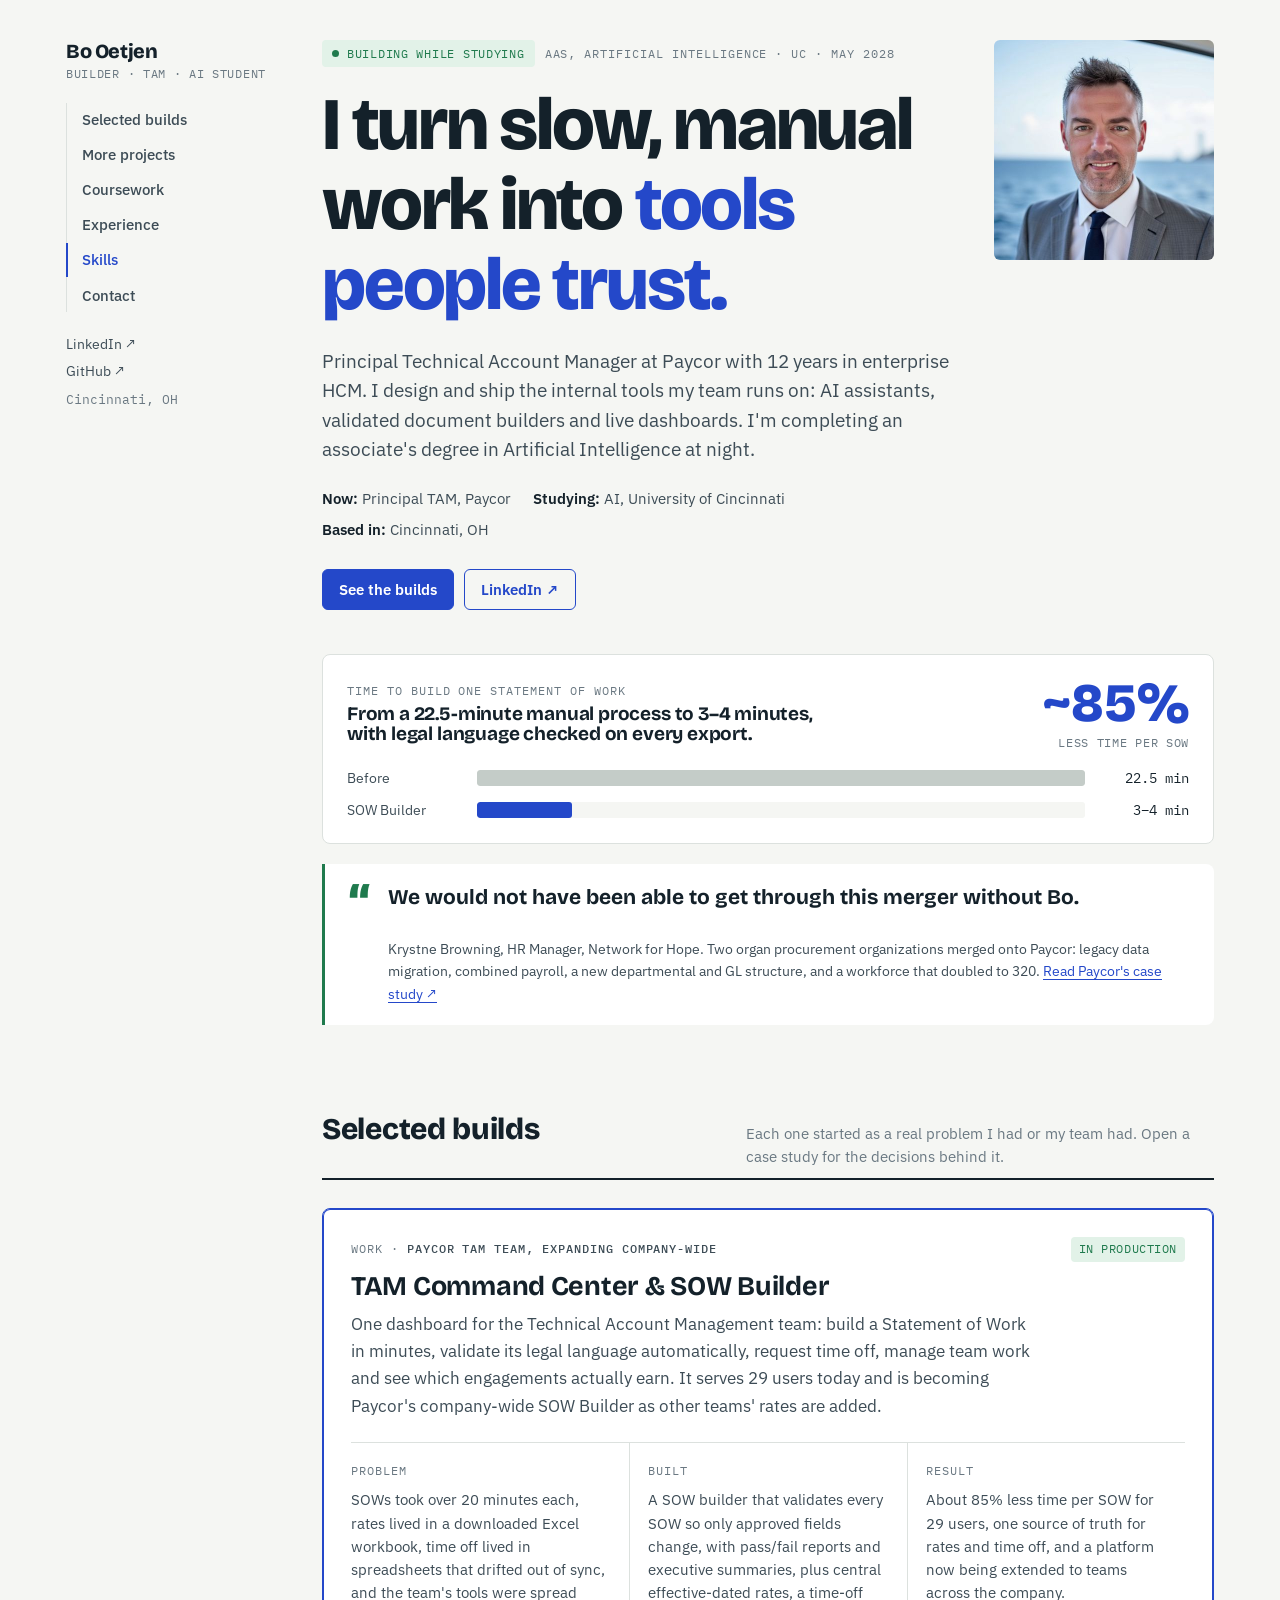
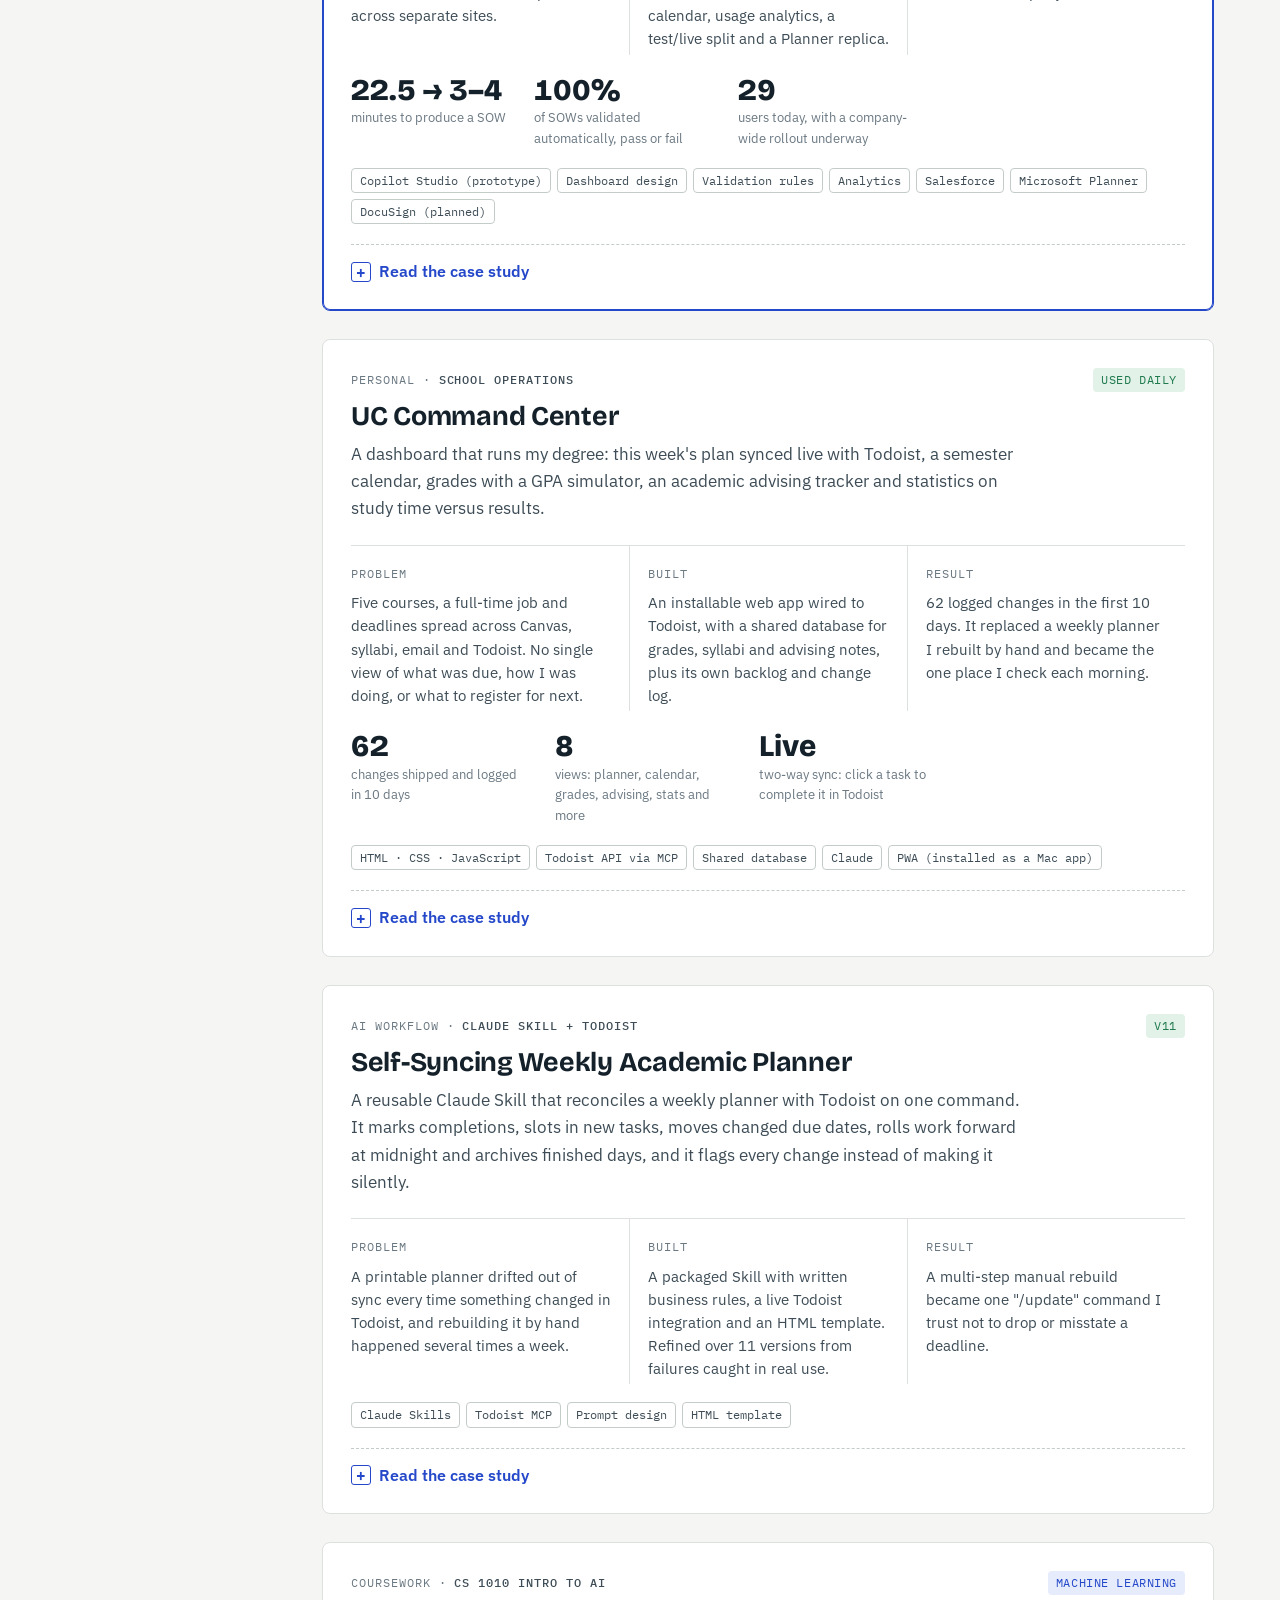
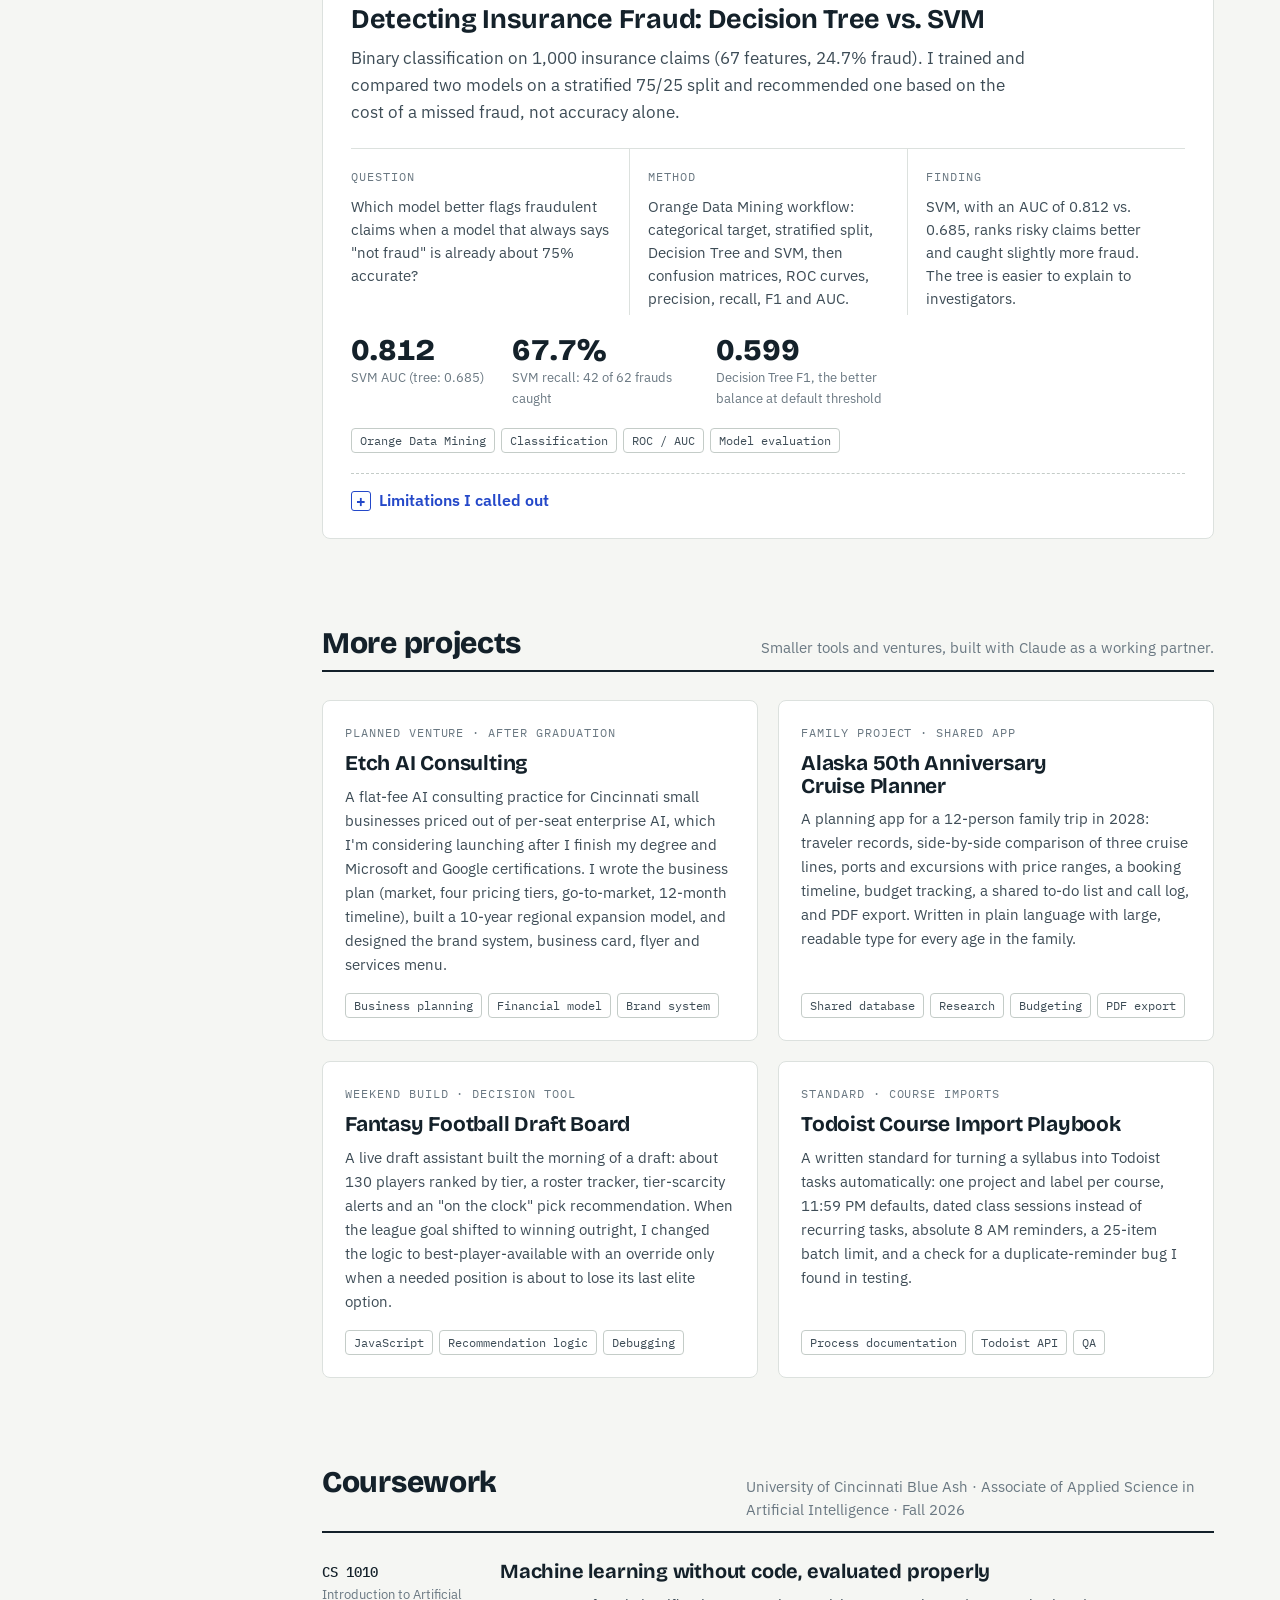
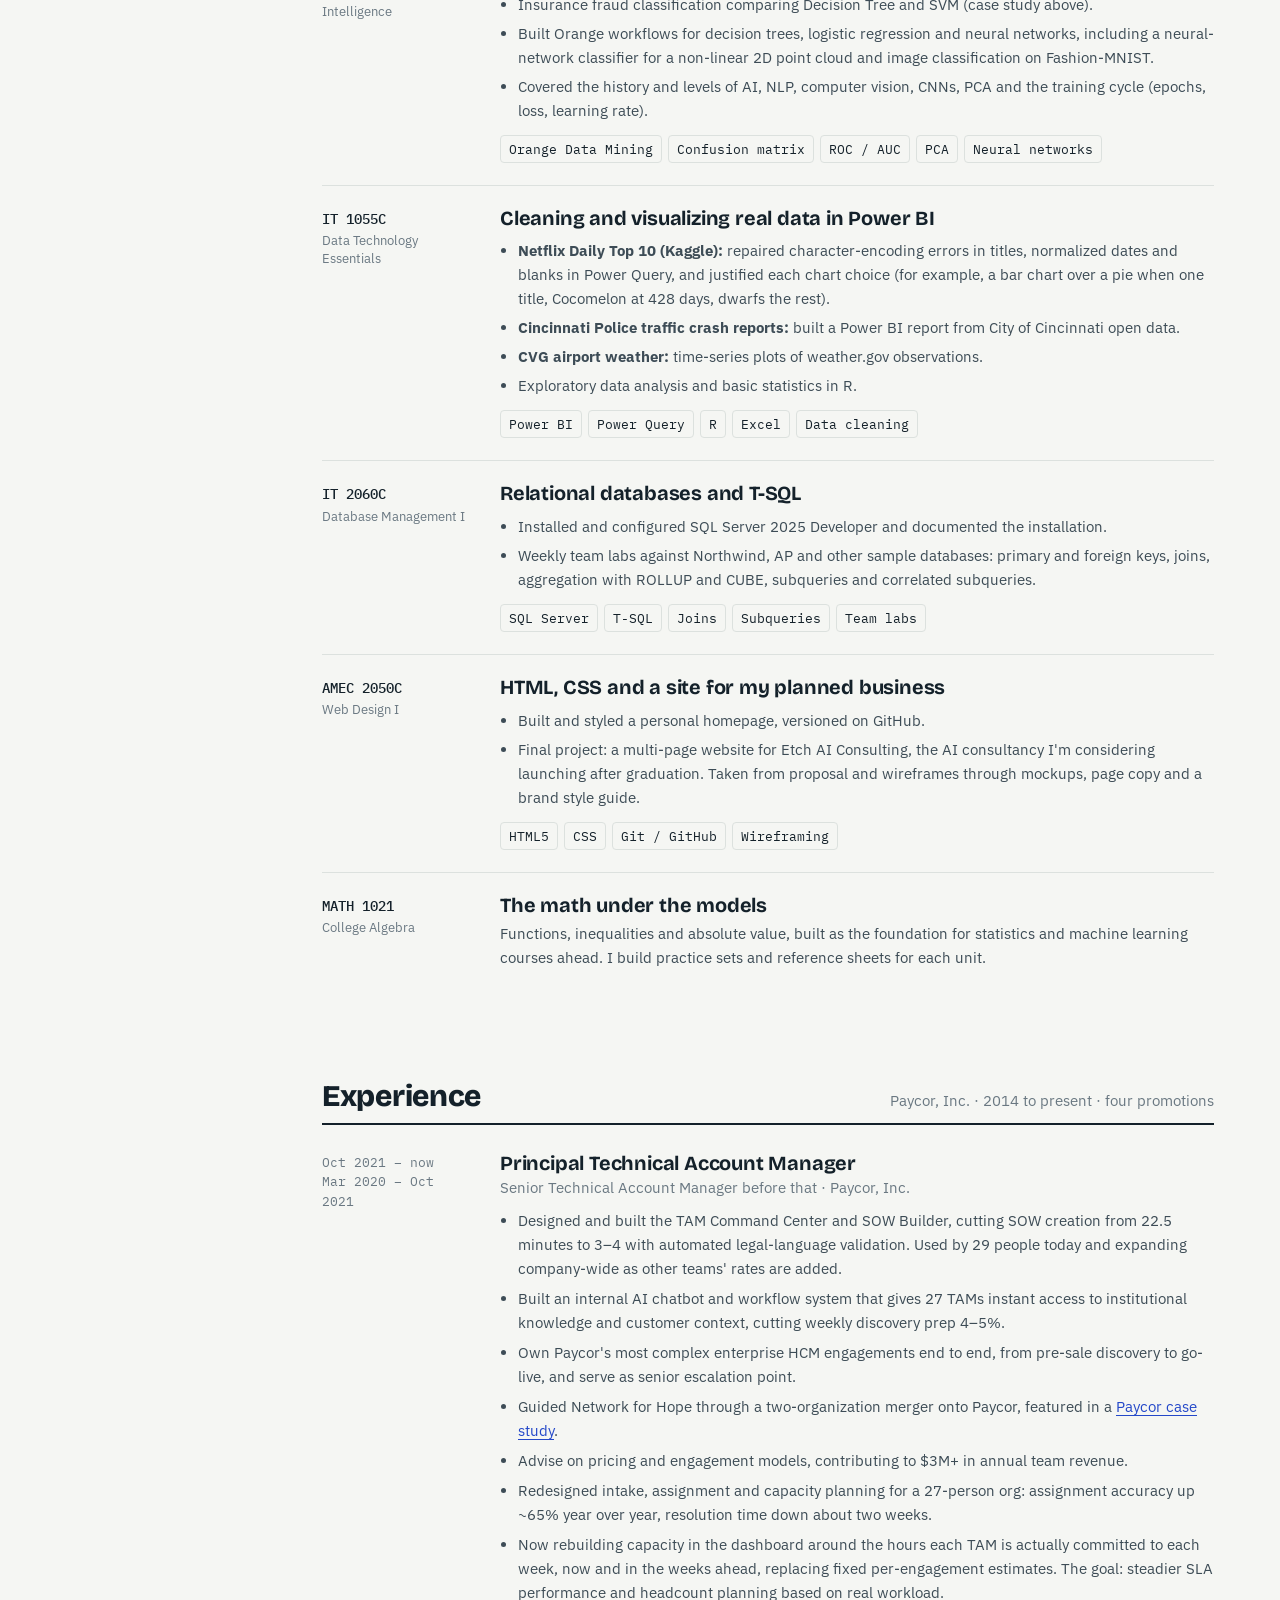
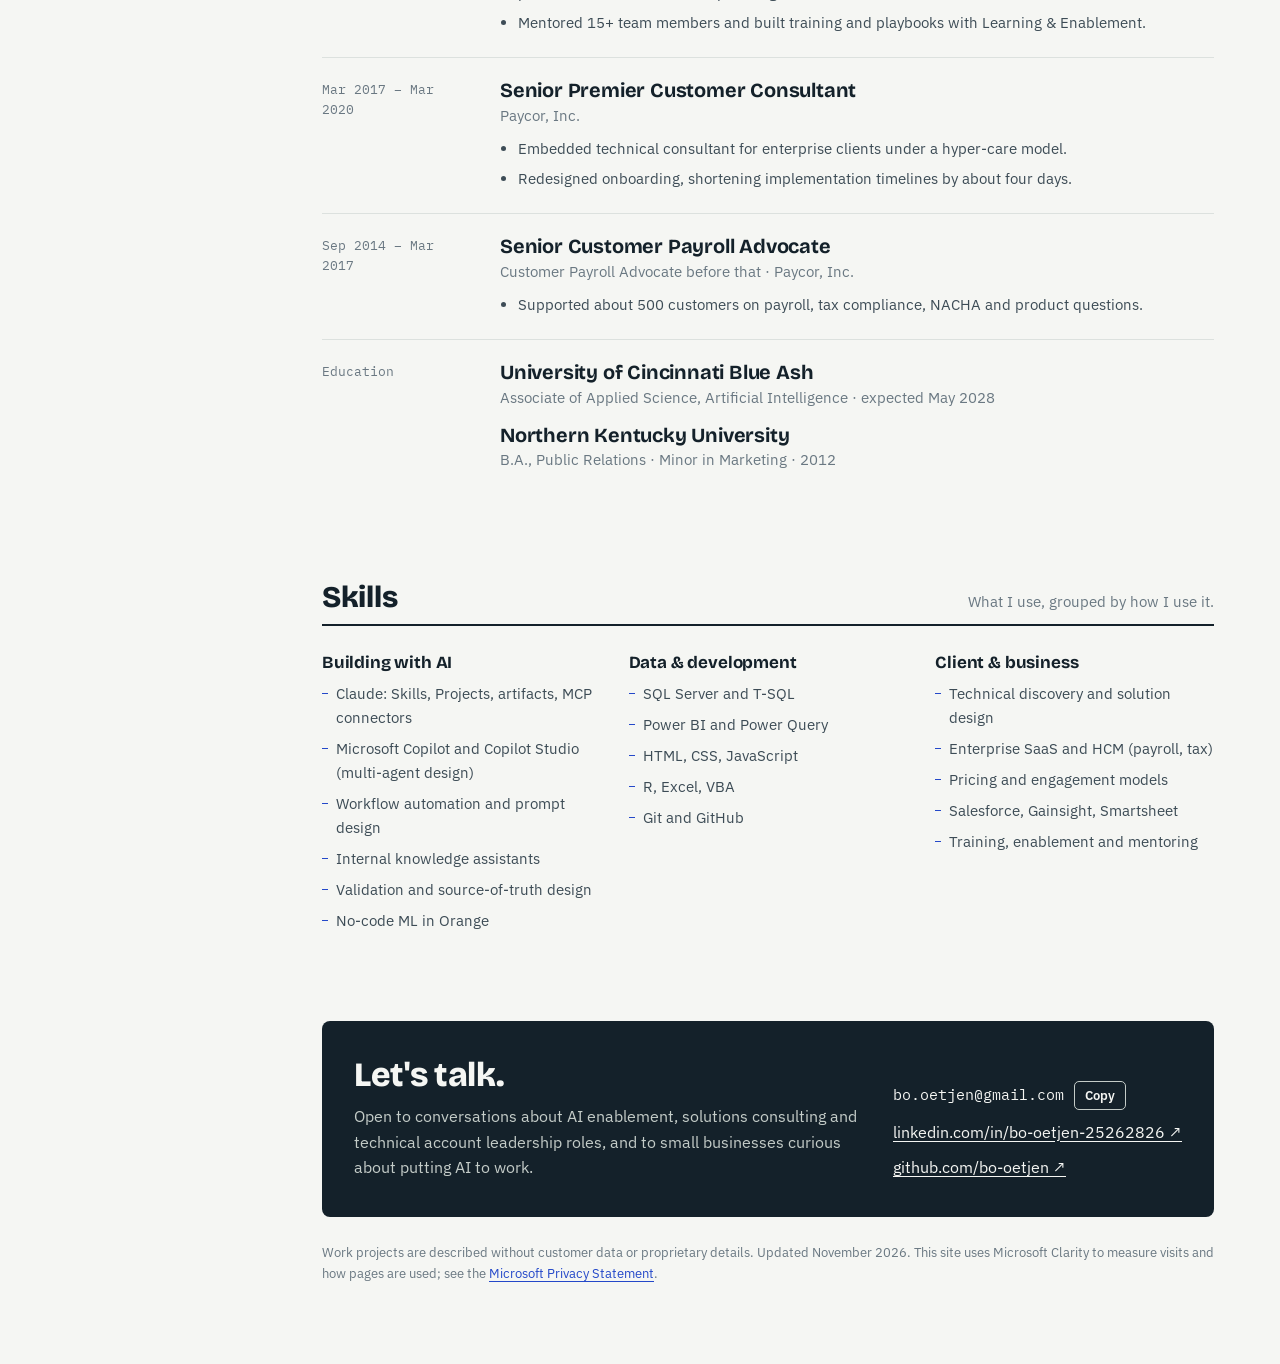
==== index.html @ 0409e394 "Add files via upload" ====
<!doctype html>
<html lang="en">
<head>
<meta charset="utf-8">
<meta name="viewport" content="width=device-width,initial-scale=1,viewport-fit=cover">
<title>Bo Oetjen Portfolio</title>
<meta name="claude:viewport-fit-sides" content="cover">
<meta name="description" content="Bo Oetjen: Principal Technical Account Manager at Paycor and AI student at the University of Cincinnati. Workflow automation, AI tools and data projects.">
<link rel="canonical" href="https://bo-oetjen.com/">
<meta property="og:type" content="website">
<meta property="og:url" content="https://bo-oetjen.com/">
<meta property="og:title" content="Bo Oetjen | AI &amp; Workflow Automation Portfolio">
<meta property="og:description" content="Principal TAM at Paycor and AI student at UC. Builds that turn slow, manual work into tools people trust, including a SOW Builder that cut creation time from 22.5 to 3-4 minutes.">
<meta property="og:image" content="https://bo-oetjen.com/og-image.png">
<meta property="og:image:width" content="1200">
<meta property="og:image:height" content="627">
<meta name="twitter:card" content="summary_large_image">
<link rel="preconnect" href="https://fonts.googleapis.com">
<link rel="preconnect" href="https://fonts.gstatic.com" crossorigin>
<link rel="stylesheet" href="https://fonts.googleapis.com/css2?family=Bricolage+Grotesque:opsz,wght@12..96,500;12..96,700;12..96,800&family=IBM+Plex+Sans:ital,wght@0,400;0,500;0,600;1,400&family=IBM+Plex+Mono:wght@400;500&display=swap">
<style>
:root{padding-top:env(safe-area-inset-top,0px);padding-bottom:env(safe-area-inset-bottom,0px)}img{max-width:100%}[hidden]{display:none!important}
/* Layout: a builder's logbook. Sticky index on the left (desktop), one long column of entries.
   Every build is filed the same way: problem, what was built, result, tools. Cobalt marks action, green marks a passed check. */
:root{
  --paper:#F5F6F3; --sheet:#FFFFFF; --ink:#14212A; --ink-2:#3D4C56; --mute:#6A7882; --rule:#DCE1DE; --rule-2:#C4CCC8;
  --cobalt:#2448C9; --cobalt-ink:#FFFFFF; --cobalt-soft:#E6ECFB;
  --pass:#1F7A4D; --pass-soft:#E2F2E8; --warn:#9A5B00; --warn-soft:#FBF0DA;
  --f-display:'Bricolage Grotesque','Avenir Next','Segoe UI',system-ui,sans-serif;
  --f-body:'IBM Plex Sans',-apple-system,'Segoe UI',Roboto,sans-serif;
  --f-mono:'IBM Plex Mono',ui-monospace,SFMono-Regular,Menlo,monospace;
}
@media (prefers-color-scheme: dark){:root:not([data-theme="light"]){
  --paper:#0E151A; --sheet:#151F26; --ink:#E8EDEA; --ink-2:#B9C4C0; --mute:#8D9A97; --rule:#24323A; --rule-2:#33444D;
  --cobalt:#8FA8FF; --cobalt-ink:#0B1433; --cobalt-soft:#1B2747;
  --pass:#7FD3A4; --pass-soft:#14301F; --warn:#F0C36A; --warn-soft:#33270F; color-scheme:dark}}
:root[data-theme="dark"]{
  --paper:#0E151A; --sheet:#151F26; --ink:#E8EDEA; --ink-2:#B9C4C0; --mute:#8D9A97; --rule:#24323A; --rule-2:#33444D;
  --cobalt:#8FA8FF; --cobalt-ink:#0B1433; --cobalt-soft:#1B2747;
  --pass:#7FD3A4; --pass-soft:#14301F; --warn:#F0C36A; --warn-soft:#33270F; color-scheme:dark}

*{box-sizing:border-box}
html{scroll-behavior:smooth}
@media (prefers-reduced-motion:reduce){html{scroll-behavior:auto}*{transition:none!important}}
body{background:var(--paper);color:var(--ink);font-family:var(--f-body);font-size:16px;line-height:1.6;margin:0}
a{color:var(--cobalt);text-underline-offset:3px}
a:hover{text-decoration-thickness:2px}
:focus-visible{outline:3px solid var(--cobalt);outline-offset:2px;border-radius:3px}
h1,h2,h3{font-family:var(--f-display);text-wrap:balance;margin:0;line-height:1.08;letter-spacing:-.01em}
p{margin:0}
.mono{font-family:var(--f-mono)}
.label{font-family:var(--f-mono);font-size:12px;letter-spacing:.08em;text-transform:uppercase;color:var(--mute)}

.wrap{max-width:1180px;margin:0 auto;padding-left:max(16px, env(safe-area-inset-left, 0px));padding-right:max(16px, env(safe-area-inset-right, 0px))}
.shell{display:grid;grid-template-columns:200px minmax(0,1fr);gap:56px;padding-block:40px 80px}

/* index */
nav.index{position:sticky;top:calc(28px + env(safe-area-inset-top, 0px));align-self:start;display:flex;flex-direction:column;gap:22px}
.mark{font-family:var(--f-display);font-weight:800;font-size:20px;letter-spacing:-.02em;color:var(--ink);text-decoration:none;line-height:1.1}
.mark span{display:block;font-family:var(--f-mono);font-weight:400;font-size:11.5px;letter-spacing:.06em;text-transform:uppercase;color:var(--mute);margin-top:6px}
nav.index ol{list-style:none;margin:0;padding:0;display:flex;flex-direction:column;gap:2px;border-left:1px solid var(--rule)}
nav.index a.nl{display:block;padding:5px 0 5px 14px;margin-left:-1px;border-left:2px solid transparent;color:var(--ink-2);text-decoration:none;font-size:14.5px;font-weight:500}
nav.index a.nl:hover{color:var(--ink);border-left-color:var(--rule-2)}
nav.index a.nl.on{color:var(--cobalt);border-left-color:var(--cobalt)}
.side-contact{display:flex;flex-direction:column;gap:6px;font-size:13.5px}
.side-contact a{color:var(--ink-2);text-decoration:none}
.side-contact a:hover{color:var(--cobalt)}

main{min-width:0;display:flex;flex-direction:column;gap:88px}
section{scroll-margin-top:24px}
.sec-head{display:flex;align-items:baseline;justify-content:space-between;gap:16px;flex-wrap:wrap;border-bottom:2px solid var(--ink);padding-bottom:10px;margin-bottom:28px}
.sec-head h2{font-size:30px;font-weight:800}
.sec-head p{color:var(--mute);font-size:14.5px;max-width:52ch}

/* hero */
.hero{display:grid;grid-template-columns:minmax(0,1fr) 220px;gap:40px;align-items:start}
.hero .kicker{display:flex;gap:10px;flex-wrap:wrap;align-items:center}
.status{display:inline-flex;align-items:center;gap:8px;font-family:var(--f-mono);font-size:12px;letter-spacing:.06em;text-transform:uppercase;color:var(--pass);background:var(--pass-soft);border-radius:4px;padding:4px 10px}
.status::before{content:"";width:7px;height:7px;border-radius:50%;background:var(--pass)}
.hero h1{font-size:clamp(40px,6.4vw,74px);font-weight:800;margin-top:18px;letter-spacing:-.03em}
.hero h1 em{font-style:normal;color:var(--cobalt)}
.hero .lede{font-size:19px;color:var(--ink-2);max-width:60ch;margin-top:22px;line-height:1.55}
.hero .meta{display:flex;flex-wrap:wrap;gap:8px 22px;margin-top:22px;font-size:14.5px;color:var(--ink-2)}
.hero .meta b{font-weight:600;color:var(--ink)}
.portrait{width:100%;max-width:220px;aspect-ratio:1;object-fit:cover;border-radius:6px;display:block;filter:saturate(.92)}
.cta-row{display:flex;flex-wrap:wrap;gap:10px;margin-top:28px}
.btn{display:inline-flex;align-items:center;gap:8px;font:600 15px var(--f-body);border-radius:6px;padding:10px 16px;text-decoration:none;cursor:pointer;border:1.5px solid var(--cobalt);background:var(--cobalt);color:var(--cobalt-ink)}
.btn:hover{filter:brightness(1.08)}
.btn.ghost{background:transparent;color:var(--cobalt)}
.btn.ghost:hover{background:var(--cobalt-soft);filter:none}

/* time ledger: the signature detail */
.ledger{margin-top:44px;background:var(--sheet);border:1px solid var(--rule);border-radius:8px;padding:22px 24px;display:grid;grid-template-columns:minmax(0,1fr) auto;gap:18px 28px;align-items:center}
.ledger .lt{display:flex;flex-direction:column;gap:4px}
.ledger h3{font-size:19px;font-weight:700}
.ledger p{font-size:14.5px;color:var(--ink-2)}
.bars{grid-column:1/-1;display:flex;flex-direction:column;gap:10px}
.barrow{display:grid;grid-template-columns:118px minmax(0,1fr) 92px;gap:12px;align-items:center;font-size:14px}
.barrow .who{color:var(--ink-2)}
.track{height:16px;background:var(--paper);border-radius:3px;overflow:hidden}
.fill{height:100%;border-radius:3px}
.fill.before{background:var(--rule-2);width:100%}
.fill.after{background:var(--cobalt);width:15.6%}
.barrow .v{font-family:var(--f-mono);font-variant-numeric:tabular-nums;text-align:right}
.bignum{font-family:var(--f-display);font-weight:800;font-size:54px;line-height:1;color:var(--cobalt);font-variant-numeric:tabular-nums;text-align:right}
.bignum small{display:block;font-family:var(--f-mono);font-size:11.5px;font-weight:400;letter-spacing:.06em;text-transform:uppercase;color:var(--mute);margin-top:6px}

/* build entries */
.entries{display:flex;flex-direction:column;gap:28px}
.entry{background:var(--sheet);border:1px solid var(--rule);border-radius:8px;padding:28px 28px 24px}
.entry.lead{border-color:var(--cobalt);box-shadow:0 0 0 1px var(--cobalt) inset}
.e-top{display:flex;justify-content:space-between;gap:12px;flex-wrap:wrap;align-items:baseline}
.e-top .label b{color:var(--ink-2);font-weight:500}
.tag{font-family:var(--f-mono);font-size:11.5px;letter-spacing:.05em;text-transform:uppercase;border-radius:4px;padding:3px 8px;white-space:nowrap}
.tag.live{background:var(--pass-soft);color:var(--pass)}
.tag.build{background:var(--warn-soft);color:var(--warn)}
.tag.school{background:var(--cobalt-soft);color:var(--cobalt)}
.entry h3{font-size:27px;font-weight:700;margin-top:10px}
.entry .sum{font-size:17px;color:var(--ink-2);margin-top:10px;max-width:68ch}
.spec{display:grid;grid-template-columns:repeat(3,minmax(0,1fr));gap:0;margin-top:22px;border-top:1px solid var(--rule)}
.spec>div{padding:14px 18px 4px 0;min-width:0}
.spec>div+div{padding-left:18px;border-left:1px solid var(--rule)}
.spec p{font-size:14.5px;color:var(--ink-2);margin-top:6px}
.stats{display:flex;flex-wrap:wrap;gap:10px 28px;margin-top:20px}
.stat{display:flex;flex-direction:column;gap:2px;min-width:0}
.stat b{font-family:var(--f-display);font-weight:800;font-size:30px;line-height:1.05;font-variant-numeric:tabular-nums}
.stat span{font-size:13px;color:var(--mute);max-width:22ch}
.tools{display:flex;flex-wrap:wrap;gap:6px;margin-top:18px}
.tools span{font-family:var(--f-mono);font-size:12px;color:var(--ink-2);border:1px solid var(--rule-2);border-radius:4px;padding:2px 8px}

details.cs{margin-top:20px;border-top:1px dashed var(--rule-2);padding-top:14px}
details.cs summary{cursor:pointer;font-weight:600;color:var(--cobalt);list-style:none;display:inline-flex;align-items:center;gap:8px}
details.cs summary::-webkit-details-marker{display:none}
details.cs summary::before{content:"+";font-family:var(--f-mono);font-size:16px;width:18px;height:18px;display:inline-flex;align-items:center;justify-content:center;border:1.5px solid currentColor;border-radius:3px;line-height:1}
details.cs[open] summary::before{content:"\2212"}
.cs-body{display:flex;flex-direction:column;gap:18px;margin-top:18px;max-width:72ch}
.cs-body h4{font-family:var(--f-display);font-size:18px;margin:0 0 6px;font-weight:700}
.cs-body p,.cs-body li{font-size:15.5px;color:var(--ink-2)}
.cs-body ul{margin:0;padding-left:20px;display:flex;flex-direction:column;gap:6px}
.checks{list-style:none!important;padding-left:0!important}
.checks li{display:grid;grid-template-columns:22px minmax(0,1fr);gap:6px}
.checks li::before{content:"\2713";color:var(--pass);font-weight:700}
.road li::before{content:"\25CB";color:var(--warn)}

/* smaller builds */
.grid2{display:grid;grid-template-columns:repeat(2,minmax(0,1fr));gap:20px}
.mini{background:var(--sheet);border:1px solid var(--rule);border-radius:8px;padding:22px;display:flex;flex-direction:column;gap:10px;min-width:0}
.mini h3{font-size:21px;font-weight:700}
.mini p{font-size:15px;color:var(--ink-2)}
.mini .tools{margin-top:auto;padding-top:6px}

/* coursework */
.courses{display:flex;flex-direction:column}
.course{display:grid;grid-template-columns:150px minmax(0,1fr);gap:8px 28px;padding:22px 0;border-top:1px solid var(--rule)}
.course:first-child{border-top:none;padding-top:0}
.code{font-family:var(--f-mono);font-size:14px;font-weight:500;color:var(--ink)}
.code small{display:block;font-family:var(--f-body);font-size:13px;color:var(--mute);font-weight:400;margin-top:2px;line-height:1.35}
.course h3{font-size:20px;font-weight:700}
.course p{font-size:15px;color:var(--ink-2);margin-top:6px}
.course ul{margin:10px 0 0;padding-left:18px;display:flex;flex-direction:column;gap:5px}
.course li{font-size:15px;color:var(--ink-2)}
.metric-strip{display:flex;flex-wrap:wrap;gap:6px;margin-top:12px}
.metric-strip span{font-family:var(--f-mono);font-size:12.5px;background:var(--paper);border:1px solid var(--rule);border-radius:4px;padding:3px 8px;font-variant-numeric:tabular-nums}

/* experience */
.roles{display:flex;flex-direction:column}
.role{display:grid;grid-template-columns:150px minmax(0,1fr);gap:8px 28px;padding:22px 0;border-top:1px solid var(--rule)}
.role:first-child{border-top:none;padding-top:0}
.when{font-family:var(--f-mono);font-size:13px;color:var(--mute);font-variant-numeric:tabular-nums;line-height:1.5}
.role h3{font-size:20px;font-weight:700}
.role .org{font-size:14.5px;color:var(--mute);margin-top:2px}
.role ul{margin:10px 0 0;padding-left:18px;display:flex;flex-direction:column;gap:6px}
.role li{font-size:15px;color:var(--ink-2)}

/* skills */
.skills{display:grid;grid-template-columns:repeat(3,minmax(0,1fr));gap:28px}
.skills h3{font-size:17px;font-weight:700;margin-bottom:10px}
.skills ul{list-style:none;margin:0;padding:0;display:flex;flex-direction:column;gap:7px}
.skills li{font-size:15px;color:var(--ink-2);padding-left:14px;position:relative}
.skills li::before{content:"";position:absolute;left:0;top:.7em;width:6px;height:1.5px;background:var(--cobalt)}

/* contact */
.contact{background:var(--ink);color:var(--paper);border-radius:8px;padding:36px 32px;display:grid;grid-template-columns:minmax(0,1fr) auto;gap:24px;align-items:end}
.contact h2{font-size:34px;font-weight:800;color:var(--paper)}
.contact p{color:var(--rule-2);margin-top:10px;max-width:56ch}
.contact .rows{display:flex;flex-direction:column;gap:10px;min-width:0}
.crow{display:flex;align-items:center;gap:10px;flex-wrap:wrap}
.crow .addr{font-family:var(--f-mono);font-size:15px;color:var(--paper);user-select:all;overflow-wrap:anywhere}
.crow a{color:var(--paper)}
.copy{font:600 13px var(--f-body);background:transparent;color:var(--paper);border:1.5px solid var(--rule-2);border-radius:5px;padding:5px 10px;cursor:pointer}
.copy:hover{border-color:var(--paper)}
@media (prefers-color-scheme: dark){:root:not([data-theme="light"]) .contact{background:var(--sheet);border:1px solid var(--rule)}}
:root[data-theme="dark"] .contact{background:var(--sheet);border:1px solid var(--rule)}
.foot{font-size:13px;color:var(--mute);margin-top:26px}
.praise{margin:20px 0 0;display:grid;grid-template-columns:auto minmax(0,1fr);gap:4px 18px;align-items:start;padding:20px 24px;border-left:3px solid var(--pass);background:var(--sheet);border-radius:0 8px 8px 0}
.praise .qm{font-family:var(--f-display);font-weight:800;font-size:52px;line-height:.8;color:var(--pass)}
.praise blockquote{margin:0;font-family:var(--f-display);font-weight:700;font-size:21px;line-height:1.3;text-wrap:balance}
.praise p{grid-column:2;font-size:14px;color:var(--ink-2);margin-top:8px}
@media (max-width:720px){.praise{grid-template-columns:minmax(0,1fr)}.praise p{grid-column:1}.praise .qm{display:none}}

@media (max-width:980px){
  .shell{grid-template-columns:minmax(0,1fr);gap:28px;padding-top:20px}
  nav.index{position:static;flex-direction:row;flex-wrap:wrap;align-items:center;gap:12px 20px;border-bottom:1px solid var(--rule);padding-bottom:16px}
  nav.index ol{flex-direction:row;flex-wrap:wrap;border-left:none;gap:4px 14px}
  nav.index a.nl{padding:2px 0;border-left:none;margin:0}
  nav.index a.nl.on{text-decoration:underline;text-underline-offset:5px}
  .side-contact{display:none}
  .skills{grid-template-columns:repeat(2,minmax(0,1fr))}
}
@media (max-width:720px){
  main{gap:64px}
  .hero{grid-template-columns:minmax(0,1fr)}
  .portrait{max-width:140px;order:-1}
  .ledger{grid-template-columns:minmax(0,1fr)}
  .bignum{text-align:left}
  .barrow{grid-template-columns:84px minmax(0,1fr) 76px}
  .spec{grid-template-columns:minmax(0,1fr)}
  .spec>div+div{padding-left:0;border-left:none;border-top:1px solid var(--rule)}
  .grid2,.skills{grid-template-columns:minmax(0,1fr)}
  .course,.role{grid-template-columns:minmax(0,1fr)}
  .entry{padding:22px 18px 20px}
  .contact{grid-template-columns:minmax(0,1fr);padding:28px 20px}
}
</style>

</head>
<body style="margin:0">
<div class="wrap">
<div class="shell">
  <nav class="index" aria-label="Sections">
    <a class="mark" href="#top">Bo Oetjen<span>Builder · TAM · AI student</span></a>
    <ol>
      <li><a class="nl" href="#builds">Selected builds</a></li>
      <li><a class="nl" href="#more">More projects</a></li>
      <li><a class="nl" href="#coursework">Coursework</a></li>
      <li><a class="nl" href="#experience">Experience</a></li>
      <li><a class="nl" href="#skills">Skills</a></li>
      <li><a class="nl" href="#contact">Contact</a></li>
    </ol>
    <div class="side-contact">
      <a href="https://www.linkedin.com/in/bo-oetjen-25262826" target="_blank" rel="noopener">LinkedIn ↗</a>
      <a href="https://github.com/bo-oetjen" target="_blank" rel="noopener">GitHub ↗</a>
      <span class="mono" style="color:var(--mute);font-size:12.5px">Cincinnati, OH</span>
    </div>
  </nav>

  <main>
    <!-- HERO -->
    <section id="top">
      <div class="hero">
        <div>
          <div class="kicker">
            <span class="status">Building while studying</span>
            <span class="label">AAS, Artificial Intelligence · UC · May 2028</span>
          </div>
          <h1>I turn slow, manual work into <em>tools people trust.</em></h1>
          <p class="lede">Principal Technical Account Manager at Paycor with 12 years in enterprise HCM. I design and ship the internal tools my team runs on: AI assistants, validated document builders and live dashboards. I'm completing an associate's degree in Artificial Intelligence at night.</p>
          <div class="meta">
            <span><b>Now:</b> Principal TAM, Paycor</span>
            <span><b>Studying:</b> AI, University of Cincinnati</span>
            <span><b>Based in:</b> Cincinnati, OH</span>
          </div>
          <div class="cta-row">
            <a class="btn" href="#builds">See the builds</a>
            <a class="btn ghost" href="https://www.linkedin.com/in/bo-oetjen-25262826" target="_blank" rel="noopener">LinkedIn ↗</a>
          </div>
        </div>
        <img class="portrait" src="[data-uri]" alt="Portrait of Bo Oetjen">
      </div>

      <div class="ledger" aria-label="Time to produce one Statement of Work">
        <div class="lt">
          <span class="label">Time to build one Statement of Work</span>
          <h3>From a 22.5-minute manual process to 3–4 minutes, with legal language checked on every export.</h3>
        </div>
        <div class="bignum">~85%<small>less time per SOW</small></div>
        <div class="bars">
          <div class="barrow"><span class="who">Before</span><div class="track"><div class="fill before"></div></div><span class="v">22.5 min</span></div>
          <div class="barrow"><span class="who">SOW Builder</span><div class="track"><div class="fill after"></div></div><span class="v">3–4 min</span></div>
        </div>
      </div>

      <figure class="praise">
        <span class="qm" aria-hidden="true">“</span>
        <blockquote>We would not have been able to get through this merger without Bo.</blockquote>
        <p>Krystne Browning, HR Manager, Network for Hope. Two organ procurement organizations merged onto Paycor: legacy data migration, combined payroll, a new departmental and GL structure, and a workforce that doubled to 320. <a href="https://www.paycor.com/resource-center/case-studies/network-for-hope/" target="_blank" rel="noopener">Read Paycor's case study ↗</a></p>
      </figure>
    </section>

    <!-- SELECTED BUILDS -->
    <section id="builds">
      <div class="sec-head">
        <h2>Selected builds</h2>
        <p>Each one started as a real problem I had or my team had. Open a case study for the decisions behind it.</p>
      </div>
      <div class="entries">

        <!-- 1. TAM Command Center -->
        <article class="entry lead">
          <div class="e-top">
            <span class="label">Work · <b>Paycor TAM team, expanding company-wide</b></span>
            <span class="tag live">In production</span>
          </div>
          <h3>TAM Command Center &amp; SOW Builder</h3>
          <p class="sum">One dashboard for the Technical Account Management team: build a Statement of Work in minutes, validate its legal language automatically, request time off, manage team work and see which engagements actually earn. It serves 29 users today and is becoming Paycor's company-wide SOW Builder as other teams' rates are added.</p>
          <div class="spec">
            <div><span class="label">Problem</span><p>SOWs took over 20 minutes each, rates lived in a downloaded Excel workbook, time off lived in spreadsheets that drifted out of sync, and the team's tools were spread across separate sites.</p></div>
            <div><span class="label">Built</span><p>A SOW builder that validates every SOW so only approved fields change, with pass/fail reports and executive summaries, plus central effective-dated rates, a time-off calendar, usage analytics, a test/live split and a Planner replica.</p></div>
            <div><span class="label">Result</span><p>About 85% less time per SOW for 29 users, one source of truth for rates and time off, and a platform now being extended to teams across the company.</p></div>
          </div>
          <div class="stats">
            <div class="stat"><b>22.5 → 3–4</b><span>minutes to produce a SOW</span></div>
            <div class="stat"><b>100%</b><span>of SOWs validated automatically, pass or fail</span></div>
            <div class="stat"><b>29</b><span>users today, with a company-wide rollout underway</span></div>
          </div>
          <div class="tools"><span>Copilot Studio (prototype)</span><span>Dashboard design</span><span>Validation rules</span><span>Analytics</span><span>Salesforce</span><span>Microsoft Planner</span><span>DocuSign (planned)</span></div>
          <details class="cs">
            <summary>Read the case study</summary>
            <div class="cs-body">
              <div><h4>The problem</h4><p>Statements of Work are how the TAM team turns a customer's request into billable work. Each one took about 22.5 minutes to assemble by hand, and every manual edit carried a risk that someone changed contract language Legal had approved. Hourly rates came from an Excel workbook that had to be re-downloaded whenever a rate changed. Time off was tracked in spreadsheets that were often out of sync. Capacity was based on fixed estimates per engagement type, so it didn't show how busy each TAM really was, which made SLAs and headcount planning harder. Bookmarks, Planner boards and reports lived in different places.</p></div>
              <div><h4>Why a dashboard instead of an agent</h4><p>I first designed the SOW Builder in Copilot Studio as an orchestrator: a parent agent handing each part of the SOW to its own child agent. Prototyping it showed that an "interview me" flow, where Copilot asks questions one at a time, was slower than a form that shows every field at once. I moved the build into a dashboard. Choosing the faster tool over the more impressive one is how the time dropped to 3–4 minutes.</p></div>
              <div><h4>What I built</h4>
                <ul class="checks">
                  <li><span><b>SOW Builder with validation.</b> TAMs edit only the approved fields of a Legal-approved template. Every SOW is then validated to confirm no legal language changed: a pass is logged, a failure is retried once, and a second failure alerts me. Results export to Excel, with an executive summary of every SOW built.</span></li>
                  <li><span><b>Legal sign-off on templates.</b> Whenever a template is added or changed in the tool, the validation reports go to Legal so they can confirm the tool never alters the legal document.</span></li>
                  <li><span><b>Central, effective-dated rates.</b> Rates are stored and calculated inside the builder. A rate change can be dated in the future, so it takes effect on its own without anyone downloading a new workbook.</span></li>
                  <li><span><b>Time-off calendar and requests.</b> Replaces the spreadsheets with one calendar and a request flow that shows accurate availability.</span></li>
                  <li><span><b>Usage statistics and business analytics.</b> Compares engagement types, shows who credits or waives fees most and by how much, and lists repeat customers with their total spend with the team.</span></li>
                  <li><span><b>Test and live environments.</b> New features are tried in test so live statistics stay clean.</span></li>
                  <li><span><b>Planner replica.</b> A sub-team's Microsoft Planner board, managed inside the dashboard, removing a separate tool.</span></li>
                  <li><span><b>Hours-based capacity (in progress).</b> Capacity and utilization are moving from fixed estimates per engagement type to the hours each TAM is committed to each week, current and future. Managers get a true picture of who has room, TAMs can meet SLAs more consistently, and headcount requests rest on real workload data.</span></li>
                  <li><span><b>Links &amp; Resources.</b> The team's most-used bookmarks in one place, so the dashboard is the starting point for the day.</span></li>
                </ul>
              </div>
              <div><h4>What's next</h4>
                <ul class="checks road">
                  <li><span><b>Company-wide SOW Builder.</b> The builder serves 29 users on the TAM team today. As other teams provide their rates, I'm building them into a company-wide dashboard so every team that writes SOWs uses the same validated builder.</span></li>
                  <li><span><b>DocuSign integration.</b> Send the SOW for signature from the builder, then attach the fully executed copy to the matching IPW record in Salesforce automatically.</span></li>
                  <li><span><b>Tax audit module.</b> Pull and examine customer reports and flag likely problem areas for human review. Tax audits are one of the team's most expensive engagements.</span></li>
                  <li><span><b>Quarterly audit subscription.</b> Repeat the audit every quarter to catch setup errors early, reducing amended returns, late filings, penalties and interest for customers, and creating recurring revenue for the team.</span></li>
                  <li><span><b>Customer self-service.</b> Let clients start a TAM engagement inside Paycor, sign their part of the SOW and create the IPW in Salesforce automatically.</span></li>
                </ul>
              </div>
              <div><h4>What it shows</h4><p>Taking an operational process end to end: measuring the baseline, protecting what must not change (legal language, live data), centralizing sources of truth, and building toward revenue rather than only efficiency.</p></div>
            </div>
          </details>
        </article>

        <!-- 2. UC Command Center -->
        <article class="entry">
          <div class="e-top">
            <span class="label">Personal · <b>School operations</b></span>
            <span class="tag live">Used daily</span>
          </div>
          <h3>UC Command Center</h3>
          <p class="sum">A dashboard that runs my degree: this week's plan synced live with Todoist, a semester calendar, grades with a GPA simulator, an academic advising tracker and statistics on study time versus results.</p>
          <div class="spec">
            <div><span class="label">Problem</span><p>Five courses, a full-time job and deadlines spread across Canvas, syllabi, email and Todoist. No single view of what was due, how I was doing, or what to register for next.</p></div>
            <div><span class="label">Built</span><p>An installable web app wired to Todoist, with a shared database for grades, syllabi and advising notes, plus its own backlog and change log.</p></div>
            <div><span class="label">Result</span><p>62 logged changes in the first 10 days. It replaced a weekly planner I rebuilt by hand and became the one place I check each morning.</p></div>
          </div>
          <div class="stats">
            <div class="stat"><b>62</b><span>changes shipped and logged in 10 days</span></div>
            <div class="stat"><b>8</b><span>views: planner, calendar, grades, advising, stats and more</span></div>
            <div class="stat"><b>Live</b><span>two-way sync: click a task to complete it in Todoist</span></div>
          </div>
          <div class="tools"><span>HTML · CSS · JavaScript</span><span>Todoist API via MCP</span><span>Shared database</span><span>Claude</span><span>PWA (installed as a Mac app)</span></div>
          <details class="cs">
            <summary>Read the case study</summary>
            <div class="cs-body">
              <div><h4>Why I built it</h4><p>I started with a printable weekly planner generated from Todoist. It worked, but keeping it current was a job in itself. The Command Center makes the planner live and adds the parts of school that had no home: grades, degree requirements and conversations with my advisor.</p></div>
              <div><h4>What it does</h4>
                <ul>
                  <li><b>This Week:</b> tasks grouped by course and ordered by urgency, a "time left today" estimate, and automatic roll-forward of unfinished work that marks genuine overdue items differently from work started early.</li>
                  <li><b>Calendar:</b> assignments, UC academic dates, federal holidays, class meetings and my work PTO on one month view.</li>
                  <li><b>Grades &amp; GPA:</b> a grade book per course and a GPA simulator that applies each syllabus's drop and replacement rules, with what-if scores that are never saved over real ones.</li>
                  <li><b>Academic Advising:</b> requirements remaining, courses I'm eligible to register for, alternative course plans and a log of advisor replies.</li>
                  <li><b>Statistics:</b> estimated effort by course and week compared with grades, so I can see where time is going.</li>
                  <li><b>Admin:</b> a backlog with statuses (Planned, In Progress, Not Planned, Done) and a dated change log. I run my own tool the way I'd run a product.</li>
                </ul>
              </div>
              <div><h4>Decisions worth noting</h4>
                <ul>
                  <li>Todoist stays the source of truth. The dashboard reads and completes tasks but never rewrites an instructor's due date.</li>
                  <li>Timezone safety: the date is always checked in Eastern time, after an early bug flagged work overdue hours before midnight.</li>
                  <li>Every change is logged, so I can explain why the tool behaves the way it does.</li>
                </ul>
              </div>
            </div>
          </details>
        </article>

        <!-- 3. Self-syncing planner skill -->
        <article class="entry">
          <div class="e-top">
            <span class="label">AI workflow · <b>Claude Skill + Todoist</b></span>
            <span class="tag live">v11</span>
          </div>
          <h3>Self-Syncing Weekly Academic Planner</h3>
          <p class="sum">A reusable Claude Skill that reconciles a weekly planner with Todoist on one command. It marks completions, slots in new tasks, moves changed due dates, rolls work forward at midnight and archives finished days, and it flags every change instead of making it silently.</p>
          <div class="spec">
            <div><span class="label">Problem</span><p>A printable planner drifted out of sync every time something changed in Todoist, and rebuilding it by hand happened several times a week.</p></div>
            <div><span class="label">Built</span><p>A packaged Skill with written business rules, a live Todoist integration and an HTML template. Refined over 11 versions from failures caught in real use.</p></div>
            <div><span class="label">Result</span><p>A multi-step manual rebuild became one "/update" command I trust not to drop or misstate a deadline.</p></div>
          </div>
          <div class="tools"><span>Claude Skills</span><span>Todoist MCP</span><span>Prompt design</span><span>HTML template</span></div>
          <details class="cs">
            <summary>Read the case study</summary>
            <div class="cs-body">
              <div><h4>Design rules that came from real failures</h4>
                <ul>
                  <li><b>The planner is a view, not a copy.</b> It can flag something overdue or move it on the page, but never changes a real due date in Todoist.</li>
                  <li><b>Never silently delete.</b> Completed work is crossed off and tagged, so progress stays visible.</li>
                  <li><b>Check local time first.</b> The server's "today" can roll over hours before Eastern midnight, which once caused work to be flagged overdue a day early.</li>
                  <li><b>Encode judgment.</b> Graded work outranks optional lecture videos unless a video is a prerequisite for something due soon. Lighter workloads land on Bengals game days when deadlines allow.</li>
                </ul>
              </div>
              <div><h4>What I'd change for a team</h4><p>Turn the natural-language rules into explicit, testable logic; add validation and logging so a person isn't the only safeguard; and separate the personal preferences from the reusable sync engine so it can be configured per user. Protecting a source of truth, reconciling state safely and encoding real business judgment is the same pattern behind client-facing automation, with more users and higher stakes.</p></div>
            </div>
          </details>
        </article>

        <!-- 4. CS1010 fraud -->
        <article class="entry">
          <div class="e-top">
            <span class="label">Coursework · <b>CS 1010 Intro to AI</b></span>
            <span class="tag school">Machine learning</span>
          </div>
          <h3>Detecting Insurance Fraud: Decision Tree vs. SVM</h3>
          <p class="sum">Binary classification on 1,000 insurance claims (67 features, 24.7% fraud). I trained and compared two models on a stratified 75/25 split and recommended one based on the cost of a missed fraud, not accuracy alone.</p>
          <div class="spec">
            <div><span class="label">Question</span><p>Which model better flags fraudulent claims when a model that always says "not fraud" is already about 75% accurate?</p></div>
            <div><span class="label">Method</span><p>Orange Data Mining workflow: categorical target, stratified split, Decision Tree and SVM, then confusion matrices, ROC curves, precision, recall, F1 and AUC.</p></div>
            <div><span class="label">Finding</span><p>SVM, with an AUC of 0.812 vs. 0.685, ranks risky claims better and caught slightly more fraud. The tree is easier to explain to investigators.</p></div>
          </div>
          <div class="stats">
            <div class="stat"><b>0.812</b><span>SVM AUC (tree: 0.685)</span></div>
            <div class="stat"><b>67.7%</b><span>SVM recall: 42 of 62 frauds caught</span></div>
            <div class="stat"><b>0.599</b><span>Decision Tree F1, the better balance at default threshold</span></div>
          </div>
          <div class="tools"><span>Orange Data Mining</span><span>Classification</span><span>ROC / AUC</span><span>Model evaluation</span></div>
          <details class="cs">
            <summary>Limitations I called out</summary>
            <div class="cs-body">
              <ul>
                <li>Class imbalance pushes both models toward predicting "not fraud."</li>
                <li>Both models used default settings; tuning tree depth or the SVM kernel and cost could help.</li>
                <li>One 75/25 split; cross-validation would give a more reliable estimate.</li>
                <li>Next models to try: Random Forest and Logistic Regression.</li>
              </ul>
            </div>
          </details>
        </article>
      </div>
    </section>

    <!-- MORE PROJECTS -->
    <section id="more">
      <div class="sec-head">
        <h2>More projects</h2>
        <p>Smaller tools and ventures, built with Claude as a working partner.</p>
      </div>
      <div class="grid2">
        <article class="mini">
          <span class="label">Planned venture · after graduation</span>
          <h3>Etch AI Consulting</h3>
          <p>A flat-fee AI consulting practice for Cincinnati small businesses priced out of per-seat enterprise AI, which I'm considering launching after I finish my degree and Microsoft and Google certifications. I wrote the business plan (market, four pricing tiers, go-to-market, 12-month timeline), built a 10-year regional expansion model, and designed the brand system, business card, flyer and services menu.</p>
          <div class="tools"><span>Business planning</span><span>Financial model</span><span>Brand system</span></div>
        </article>
        <article class="mini">
          <span class="label">Family project · shared app</span>
          <h3>Alaska 50th Anniversary Cruise Planner</h3>
          <p>A planning app for a 12-person family trip in 2028: traveler records, side-by-side comparison of three cruise lines, ports and excursions with price ranges, a booking timeline, budget tracking, a shared to-do list and call log, and PDF export. Written in plain language with large, readable type for every age in the family.</p>
          <div class="tools"><span>Shared database</span><span>Research</span><span>Budgeting</span><span>PDF export</span></div>
        </article>
        <article class="mini">
          <span class="label">Weekend build · decision tool</span>
          <h3>Fantasy Football Draft Board</h3>
          <p>A live draft assistant built the morning of a draft: about 130 players ranked by tier, a roster tracker, tier-scarcity alerts and an "on the clock" pick recommendation. When the league goal shifted to winning outright, I changed the logic to best-player-available with an override only when a needed position is about to lose its last elite option.</p>
          <div class="tools"><span>JavaScript</span><span>Recommendation logic</span><span>Debugging</span></div>
        </article>
        <article class="mini">
          <span class="label">Standard · course imports</span>
          <h3>Todoist Course Import Playbook</h3>
          <p>A written standard for turning a syllabus into Todoist tasks automatically: one project and label per course, 11:59 PM defaults, dated class sessions instead of recurring tasks, absolute 8 AM reminders, a 25-item batch limit, and a check for a duplicate-reminder bug I found in testing.</p>
          <div class="tools"><span>Process documentation</span><span>Todoist API</span><span>QA</span></div>
        </article>
      </div>
    </section>

    <!-- COURSEWORK -->
    <section id="coursework">
      <div class="sec-head">
        <h2>Coursework</h2>
        <p>University of Cincinnati Blue Ash · Associate of Applied Science in Artificial Intelligence · Fall 2026</p>
      </div>
      <div class="courses">
        <div class="course">
          <div class="code">CS 1010<small>Introduction to Artificial Intelligence</small></div>
          <div>
            <h3>Machine learning without code, evaluated properly</h3>
            <ul>
              <li>Insurance fraud classification comparing Decision Tree and SVM (case study above).</li>
              <li>Built Orange workflows for decision trees, logistic regression and neural networks, including a neural-network classifier for a non-linear 2D point cloud and image classification on Fashion-MNIST.</li>
              <li>Covered the history and levels of AI, NLP, computer vision, CNNs, PCA and the training cycle (epochs, loss, learning rate).</li>
            </ul>
            <div class="metric-strip"><span>Orange Data Mining</span><span>Confusion matrix</span><span>ROC / AUC</span><span>PCA</span><span>Neural networks</span></div>
          </div>
        </div>
        <div class="course">
          <div class="code">IT 1055C<small>Data Technology Essentials</small></div>
          <div>
            <h3>Cleaning and visualizing real data in Power BI</h3>
            <ul>
              <li><b>Netflix Daily Top 10 (Kaggle):</b> repaired character-encoding errors in titles, normalized dates and blanks in Power Query, and justified each chart choice (for example, a bar chart over a pie when one title, Cocomelon at 428 days, dwarfs the rest).</li>
              <li><b>Cincinnati Police traffic crash reports:</b> built a Power BI report from City of Cincinnati open data.</li>
              <li><b>CVG airport weather:</b> time-series plots of weather.gov observations.</li>
              <li>Exploratory data analysis and basic statistics in R.</li>
            </ul>
            <div class="metric-strip"><span>Power BI</span><span>Power Query</span><span>R</span><span>Excel</span><span>Data cleaning</span></div>
          </div>
        </div>
        <div class="course">
          <div class="code">IT 2060C<small>Database Management I</small></div>
          <div>
            <h3>Relational databases and T-SQL</h3>
            <ul>
              <li>Installed and configured SQL Server 2025 Developer and documented the installation.</li>
              <li>Weekly team labs against Northwind, AP and other sample databases: primary and foreign keys, joins, aggregation with ROLLUP and CUBE, subqueries and correlated subqueries.</li>
            </ul>
            <div class="metric-strip"><span>SQL Server</span><span>T-SQL</span><span>Joins</span><span>Subqueries</span><span>Team labs</span></div>
          </div>
        </div>
        <div class="course">
          <div class="code">AMEC 2050C<small>Web Design I</small></div>
          <div>
            <h3>HTML, CSS and a site for my planned business</h3>
            <ul>
              <li>Built and styled a personal homepage, versioned on GitHub.</li>
              <li>Final project: a multi-page website for Etch AI Consulting, the AI consultancy I'm considering launching after graduation. Taken from proposal and wireframes through mockups, page copy and a brand style guide.</li>
            </ul>
            <div class="metric-strip"><span>HTML5</span><span>CSS</span><span>Git / GitHub</span><span>Wireframing</span></div>
          </div>
        </div>
        <div class="course">
          <div class="code">MATH 1021<small>College Algebra</small></div>
          <div>
            <h3>The math under the models</h3>
            <p>Functions, inequalities and absolute value, built as the foundation for statistics and machine learning courses ahead. I build practice sets and reference sheets for each unit.</p>
          </div>
        </div>
      </div>
    </section>

    <!-- EXPERIENCE -->
    <section id="experience">
      <div class="sec-head">
        <h2>Experience</h2>
        <p>Paycor, Inc. · 2014 to present · four promotions</p>
      </div>
      <div class="roles">
        <div class="role">
          <div class="when">Oct 2021 – now<br>Mar 2020 – Oct 2021</div>
          <div>
            <h3>Principal Technical Account Manager</h3>
            <div class="org">Senior Technical Account Manager before that · Paycor, Inc.</div>
            <ul>
              <li>Designed and built the TAM Command Center and SOW Builder, cutting SOW creation from 22.5 minutes to 3–4 with automated legal-language validation. Used by 29 people today and expanding company-wide as other teams' rates are added.</li>
              <li>Built an internal AI chatbot and workflow system that gives 27 TAMs instant access to institutional knowledge and customer context, cutting weekly discovery prep 4–5%.</li>
              <li>Own Paycor's most complex enterprise HCM engagements end to end, from pre-sale discovery to go-live, and serve as senior escalation point.</li>
              <li>Guided Network for Hope through a two-organization merger onto Paycor, featured in a <a href="https://www.paycor.com/resource-center/case-studies/network-for-hope/" target="_blank" rel="noopener">Paycor case study</a>.</li>
              <li>Advise on pricing and engagement models, contributing to $3M+ in annual team revenue.</li>
              <li>Redesigned intake, assignment and capacity planning for a 27-person org: assignment accuracy up ~65% year over year, resolution time down about two weeks.</li>
              <li>Now rebuilding capacity in the dashboard around the hours each TAM is actually committed to each week, now and in the weeks ahead, replacing fixed per-engagement estimates. The goal: steadier SLA performance and headcount planning based on real workload.</li>
              <li>Mentored 15+ team members and built training and playbooks with Learning &amp; Enablement.</li>
            </ul>
          </div>
        </div>
        <div class="role">
          <div class="when">Mar 2017 – Mar 2020</div>
          <div>
            <h3>Senior Premier Customer Consultant</h3>
            <div class="org">Paycor, Inc.</div>
            <ul>
              <li>Embedded technical consultant for enterprise clients under a hyper-care model.</li>
              <li>Redesigned onboarding, shortening implementation timelines by about four days.</li>
            </ul>
          </div>
        </div>
        <div class="role">
          <div class="when">Sep 2014 – Mar 2017</div>
          <div>
            <h3>Senior Customer Payroll Advocate</h3>
            <div class="org">Customer Payroll Advocate before that · Paycor, Inc.</div>
            <ul>
              <li>Supported about 500 customers on payroll, tax compliance, NACHA and product questions.</li>
            </ul>
          </div>
        </div>
        <div class="role">
          <div class="when">Education</div>
          <div>
            <h3>University of Cincinnati Blue Ash</h3>
            <div class="org">Associate of Applied Science, Artificial Intelligence · expected May 2028</div>
            <h3 style="margin-top:16px">Northern Kentucky University</h3>
            <div class="org">B.A., Public Relations · Minor in Marketing · 2012</div>
          </div>
        </div>
      </div>
    </section>

    <!-- SKILLS -->
    <section id="skills">
      <div class="sec-head"><h2>Skills</h2><p>What I use, grouped by how I use it.</p></div>
      <div class="skills">
        <div>
          <h3>Building with AI</h3>
          <ul>
            <li>Claude: Skills, Projects, artifacts, MCP connectors</li>
            <li>Microsoft Copilot and Copilot Studio (multi-agent design)</li>
            <li>Workflow automation and prompt design</li>
            <li>Internal knowledge assistants</li>
            <li>Validation and source-of-truth design</li>
            <li>No-code ML in Orange</li>
          </ul>
        </div>
        <div>
          <h3>Data &amp; development</h3>
          <ul>
            <li>SQL Server and T-SQL</li>
            <li>Power BI and Power Query</li>
            <li>HTML, CSS, JavaScript</li>
            <li>R, Excel, VBA</li>
            <li>Git and GitHub</li>
          </ul>
        </div>
        <div>
          <h3>Client &amp; business</h3>
          <ul>
            <li>Technical discovery and solution design</li>
            <li>Enterprise SaaS and HCM (payroll, tax)</li>
            <li>Pricing and engagement models</li>
            <li>Salesforce, Gainsight, Smartsheet</li>
            <li>Training, enablement and mentoring</li>
          </ul>
        </div>
      </div>
    </section>

    <!-- CONTACT -->
    <section id="contact">
      <div class="contact">
        <div>
          <h2>Let's talk.</h2>
          <p>Open to conversations about AI enablement, solutions consulting and technical account leadership roles, and to small businesses curious about putting AI to work.</p>
        </div>
        <div class="rows">
          <div class="crow"><span class="addr" id="email">bo.oetjen@gmail.com</span><button class="copy" id="copy-email" type="button">Copy</button></div>
          <div class="crow"><a href="https://www.linkedin.com/in/bo-oetjen-25262826" target="_blank" rel="noopener">linkedin.com/in/bo-oetjen-25262826 ↗</a></div>
          <div class="crow"><a href="https://github.com/bo-oetjen" target="_blank" rel="noopener">github.com/bo-oetjen ↗</a></div>
        </div>
      </div>
      <p class="foot">Work projects are described without customer data or proprietary details. Updated November 2026. This site uses Microsoft Clarity to measure visits and how pages are used; see the <a href="https://privacy.microsoft.com/privacystatement" target="_blank" rel="noopener">Microsoft Privacy Statement</a>.</p>
    </section>
  </main>
</div>
</div>

<script>
(function(){
  var btn=document.getElementById('copy-email');
  btn.addEventListener('click',function(){
    var t=document.getElementById('email').textContent;
    var done=function(){btn.textContent='Copied';setTimeout(function(){btn.textContent='Copy';},1600);};
    var fallback=function(){var r=document.createRange();r.selectNodeContents(document.getElementById('email'));var s=getSelection();s.removeAllRanges();s.addRange(r);btn.textContent='Selected';};
    try{navigator.clipboard.writeText(t).then(done,fallback);}catch(e){fallback();}
  });
  var links=[].slice.call(document.querySelectorAll('a.nl'));
  var secs=links.map(function(a){return document.querySelector(a.getAttribute('href'));});
  if('IntersectionObserver' in window){
    var io=new IntersectionObserver(function(es){es.forEach(function(e){if(e.isIntersecting){var i=secs.indexOf(e.target);links.forEach(function(l,j){l.classList.toggle('on',j===i);});}});},{rootMargin:'-30% 0px -60% 0px'});
    secs.forEach(function(s){if(s)io.observe(s);});
  }
})();
</script>

<script>
/* Visitor analytics (Microsoft Clarity). Paste your Clarity project ID below. */
(function(){
  var CLARITY_ID = "za47opgtk4";
  if (!CLARITY_ID || CLARITY_ID === "YOUR_CLARITY_ID") return;
  (function(c,l,a,r,i,t,y){c[a]=c[a]||function(){(c[a].q=c[a].q||[]).push(arguments)};t=l.createElement(r);t.async=1;t.src="https://www.clarity.ms/tag/"+i;y=l.getElementsByTagName(r)[0];y.parentNode.insertBefore(t,y);})(window,document,"clarity","script",CLARITY_ID);
  var cl = function(){ try { window.clarity.apply(null, arguments); } catch(e){} };

  // Where the visit came from: ?utm_source=linkedin (falls back to the referring site)
  var q = new URLSearchParams(location.search);
  var src = q.get("utm_source") || q.get("src");
  if (!src && document.referrer) { try { src = new URL(document.referrer).hostname.replace(/^www\./,""); } catch(e){} }
  cl("set", "source", src || "direct");
  if (q.get("utm_campaign")) cl("set", "campaign", q.get("utm_campaign"));

  // Time on each section (counted only while the section is on screen and the tab is visible)
  var ids = ["top","builds","more","coursework","experience","skills","contact"];
  var secs = ids.map(function(id){ return document.getElementById(id); }).filter(Boolean);
  var seen = {}, start = {}, total = {}, sent = false;
  secs.forEach(function(s){ total[s.id] = 0; });
  function now(){ return Date.now(); }
  function stop(id){ if (start[id]) { total[id] += now() - start[id]; start[id] = 0; } }
  if ("IntersectionObserver" in window) {
    var io = new IntersectionObserver(function(es){
      es.forEach(function(e){
        var id = e.target.id;
        if (e.isIntersecting) { seen[id] = true; if (!document.hidden) start[id] = now(); }
        else stop(id);
      });
    }, { rootMargin: "-45% 0px -45% 0px", threshold: 0 });
    secs.forEach(function(s){ io.observe(s); });
  }
  function bucket(ms){ var s = ms/1000; return s < 5 ? "0-5s" : s < 15 ? "5-15s" : s < 30 ? "15-30s" : s < 60 ? "30-60s" : s < 180 ? "1-3min" : "3min+"; }
  function report(){
    if (sent) return; sent = true;
    secs.forEach(function(s){ stop(s.id); });
    var top = null;
    secs.forEach(function(s){
      if (!seen[s.id]) return;
      cl("set", "time_" + s.id, bucket(total[s.id]));
      if (!top || total[s.id] > total[top]) top = s.id;
    });
    if (top) cl("set", "most_time", top);
  }
  document.addEventListener("visibilitychange", function(){
    if (document.hidden) { secs.forEach(function(s){ stop(s.id); }); report(); }
    else { sent = false; }
  });
  window.addEventListener("pagehide", report);

  // What people open and click
  document.querySelectorAll("details.cs").forEach(function(d){
    var h = d.closest("article"); var t = h && h.querySelector("h3");
    var name = t ? t.textContent.trim().toLowerCase().replace(/[^a-z0-9]+/g,"_").slice(0,40) : "case_study";
    d.addEventListener("toggle", function(){ if (d.open) cl("event", "opened_" + name); });
  });
  document.querySelectorAll('a[href*="linkedin.com"]').forEach(function(a){ a.addEventListener("click", function(){ cl("event", "clicked_linkedin"); }); });
  document.querySelectorAll('a[href*="github.com"]').forEach(function(a){ a.addEventListener("click", function(){ cl("event", "clicked_github"); }); });
  var cb = document.getElementById("copy-email");
  if (cb) cb.addEventListener("click", function(){ cl("event", "copied_email"); });
})();
</script>
</body>
</html>
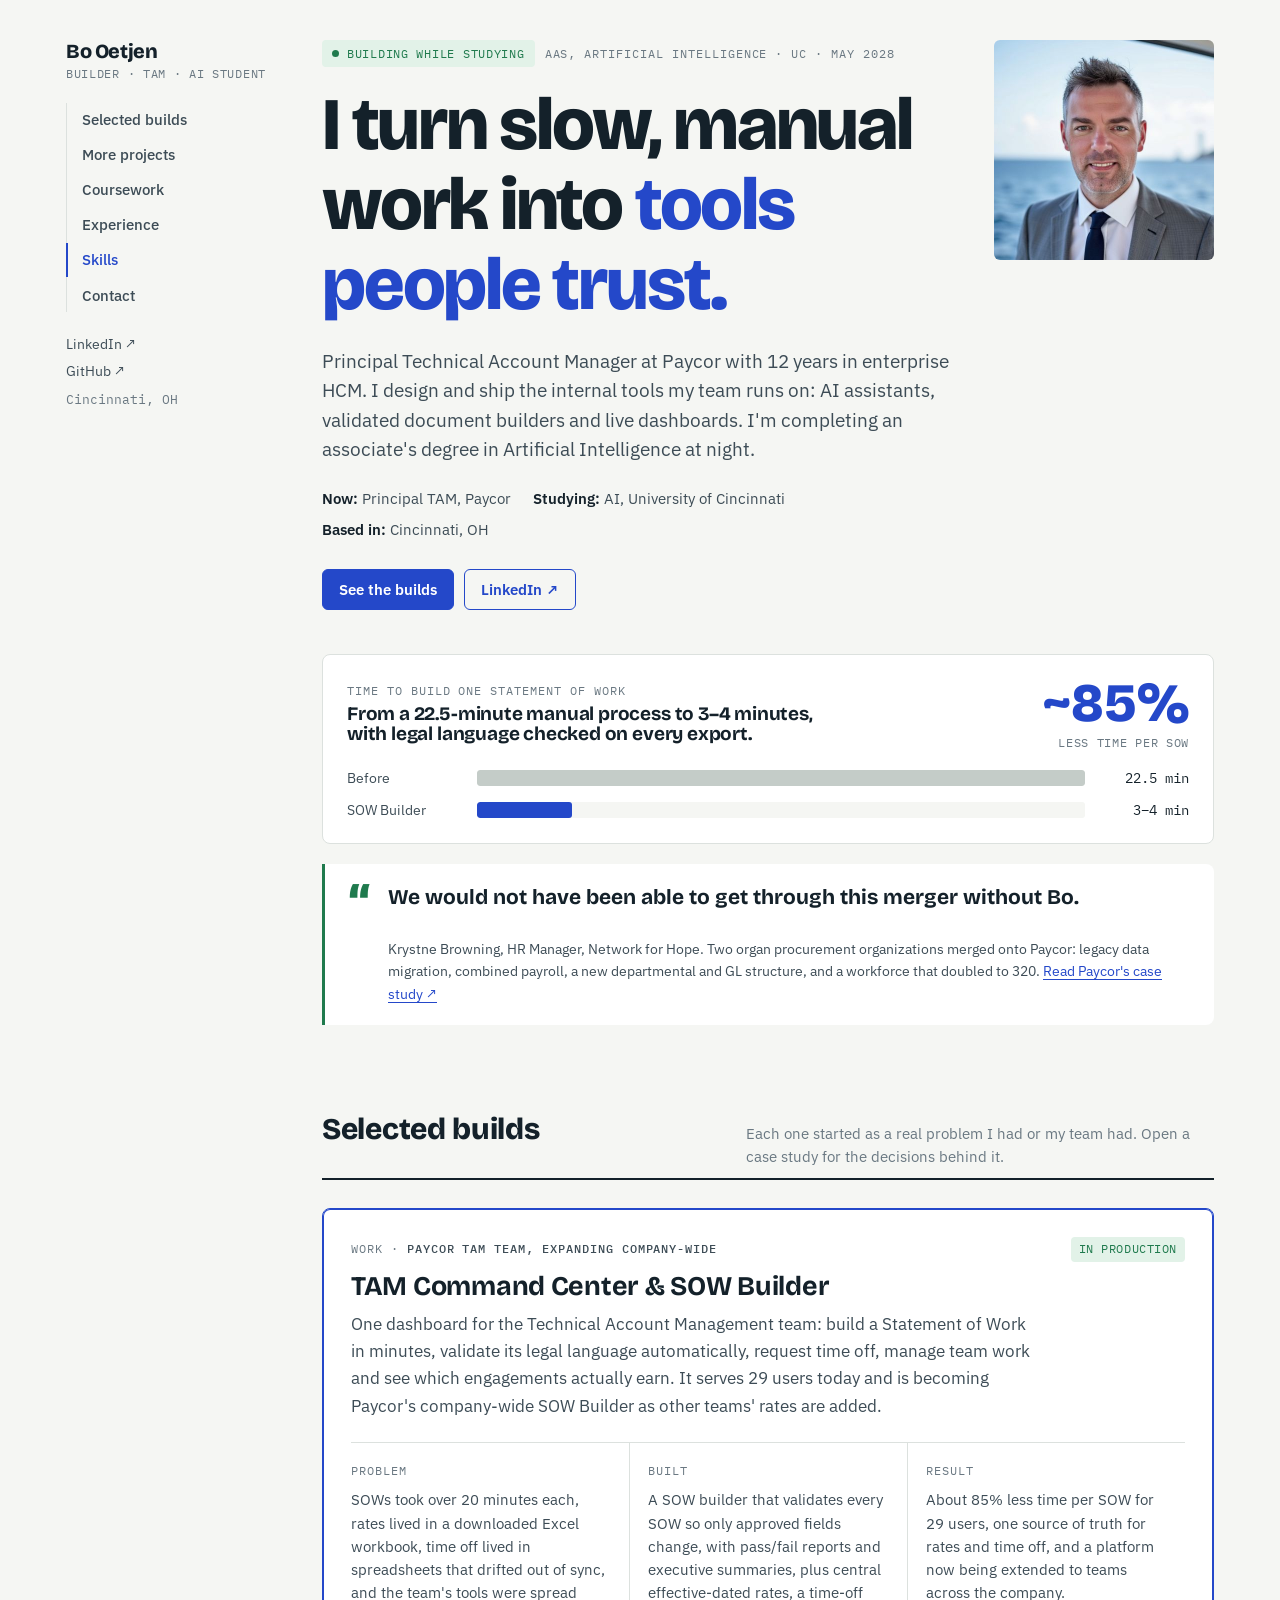
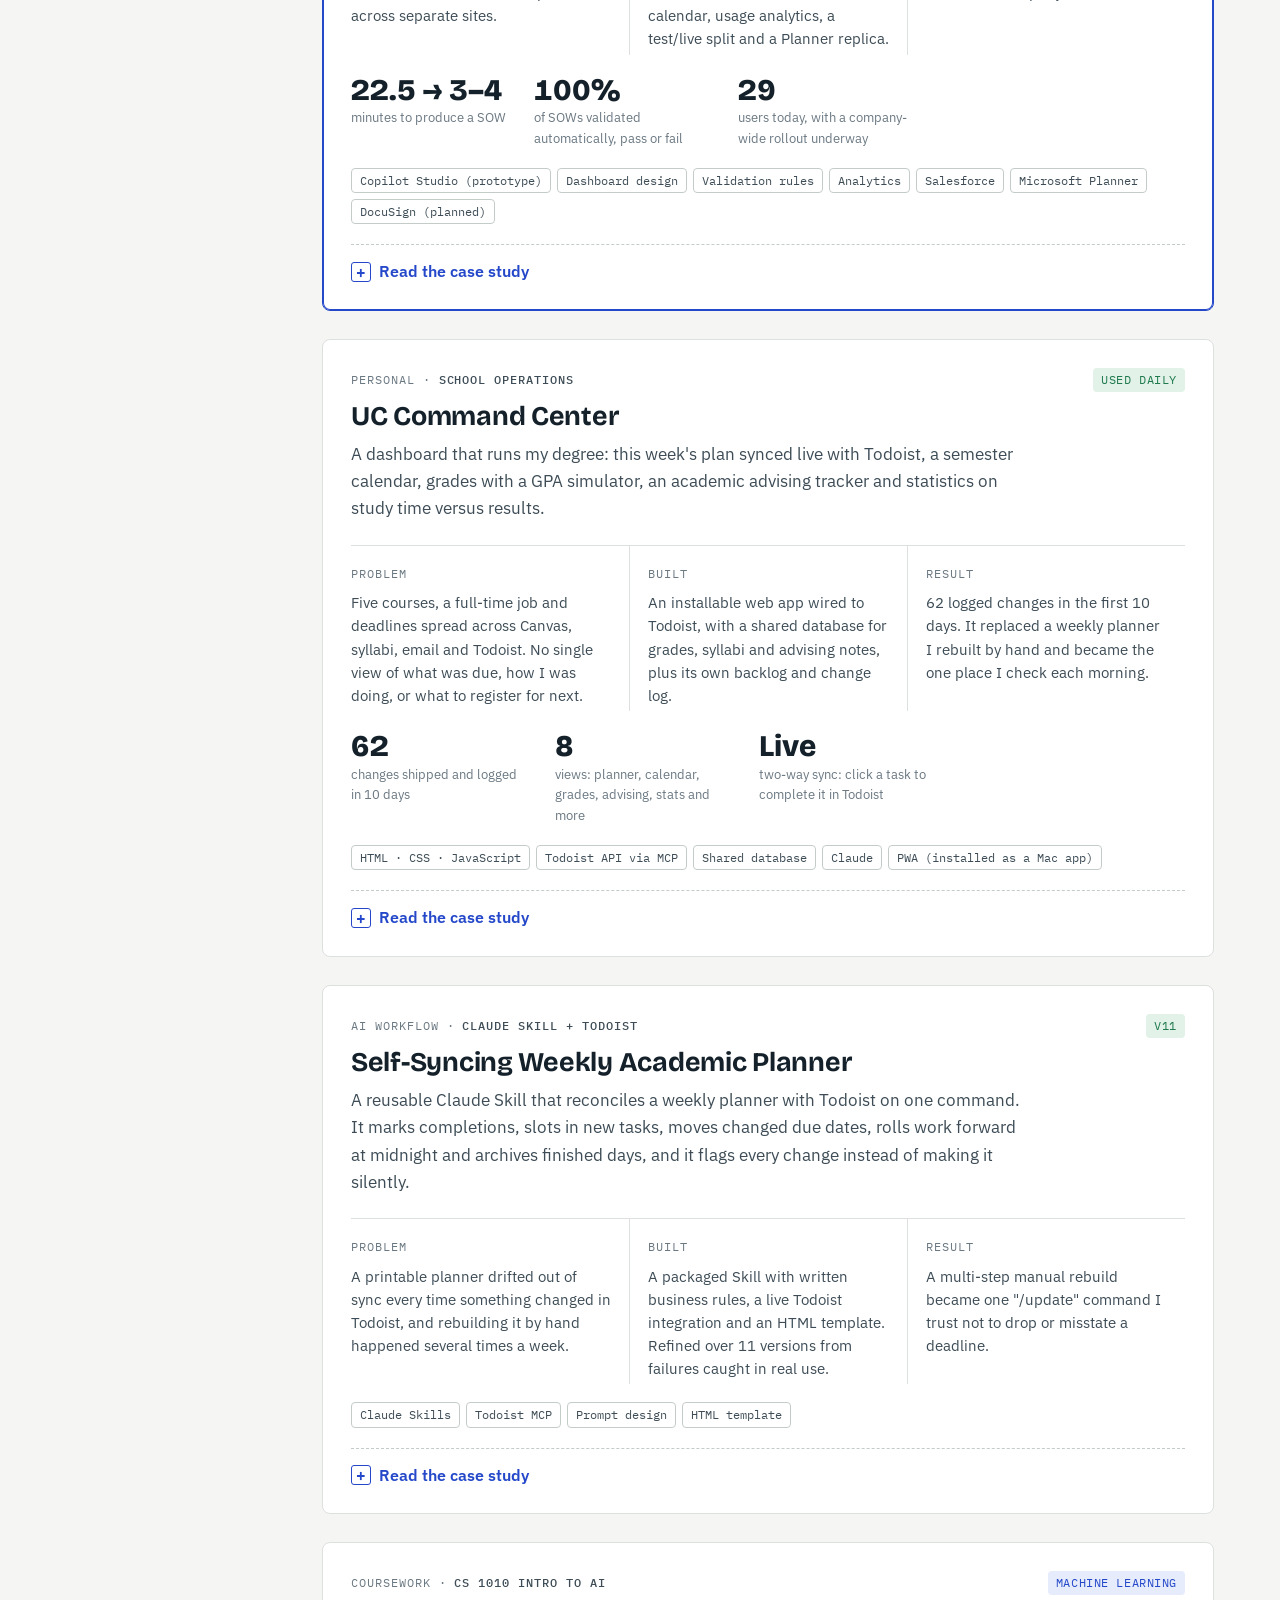
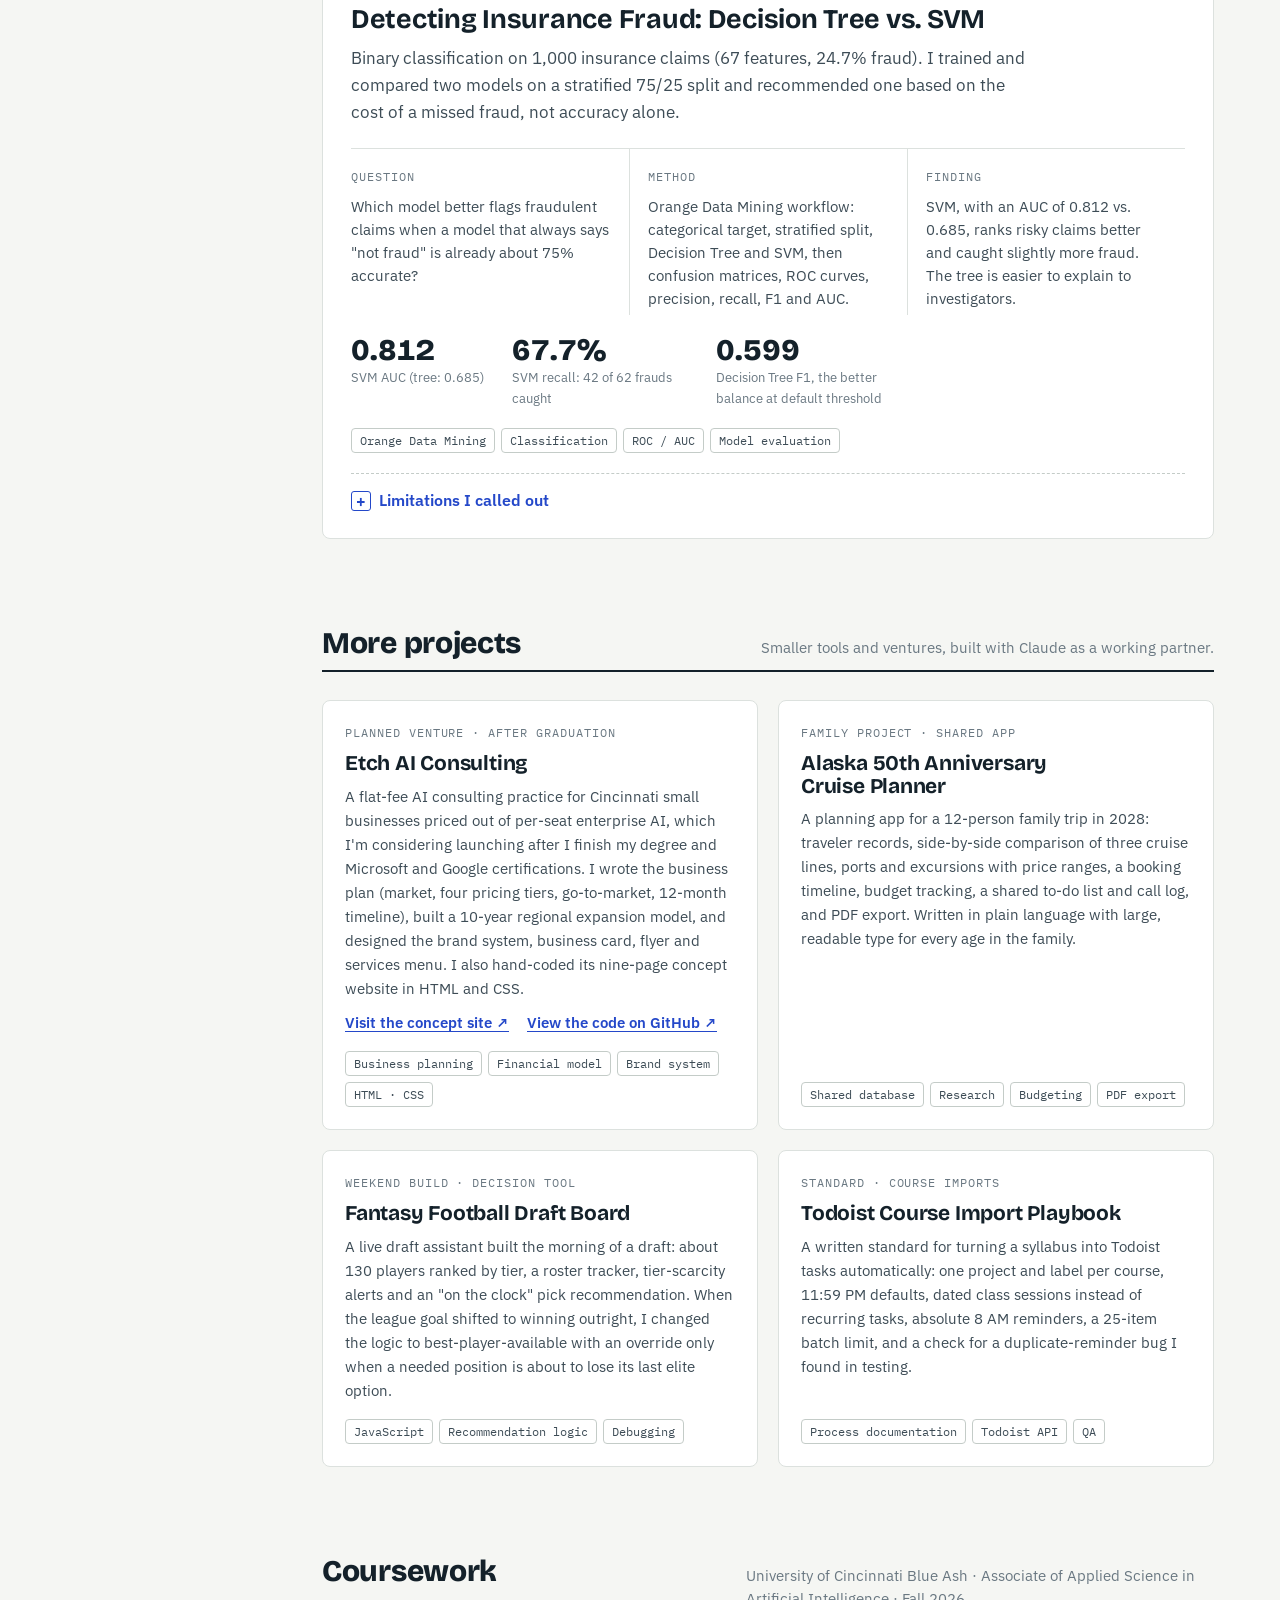
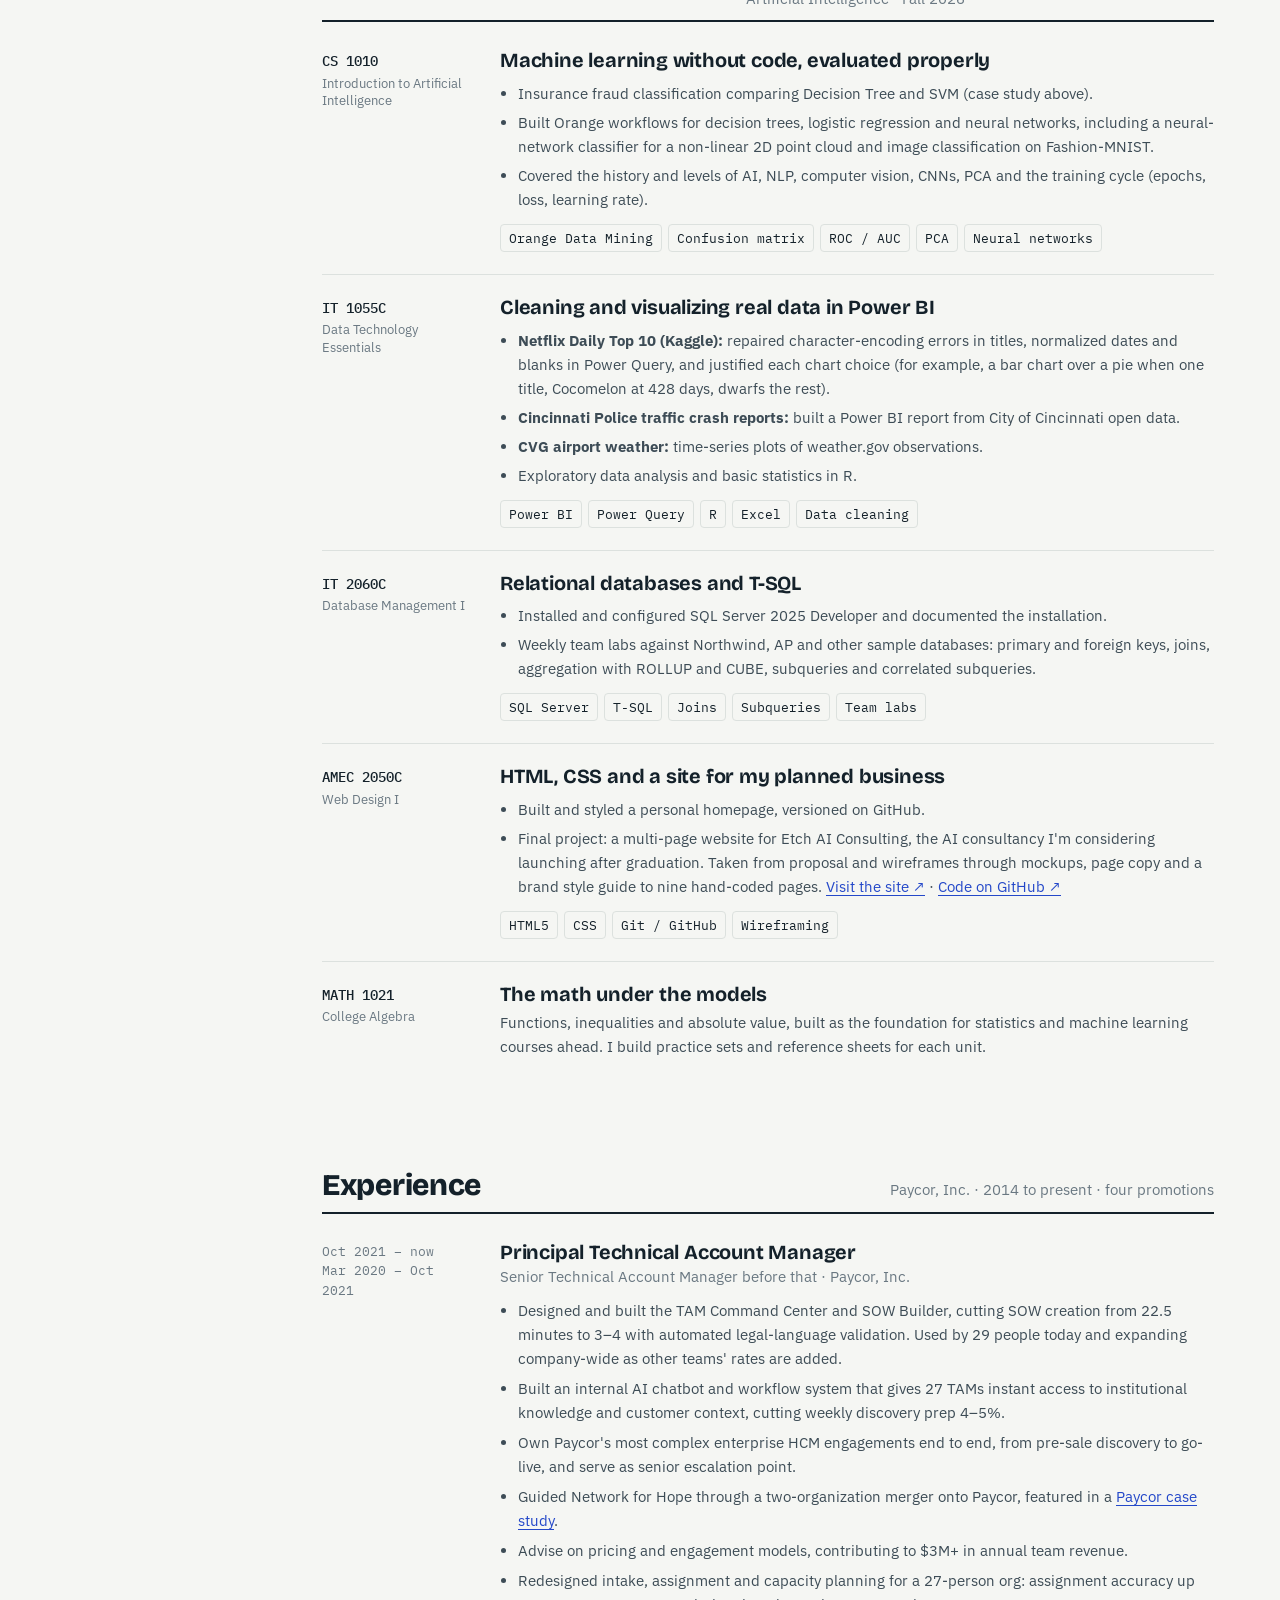
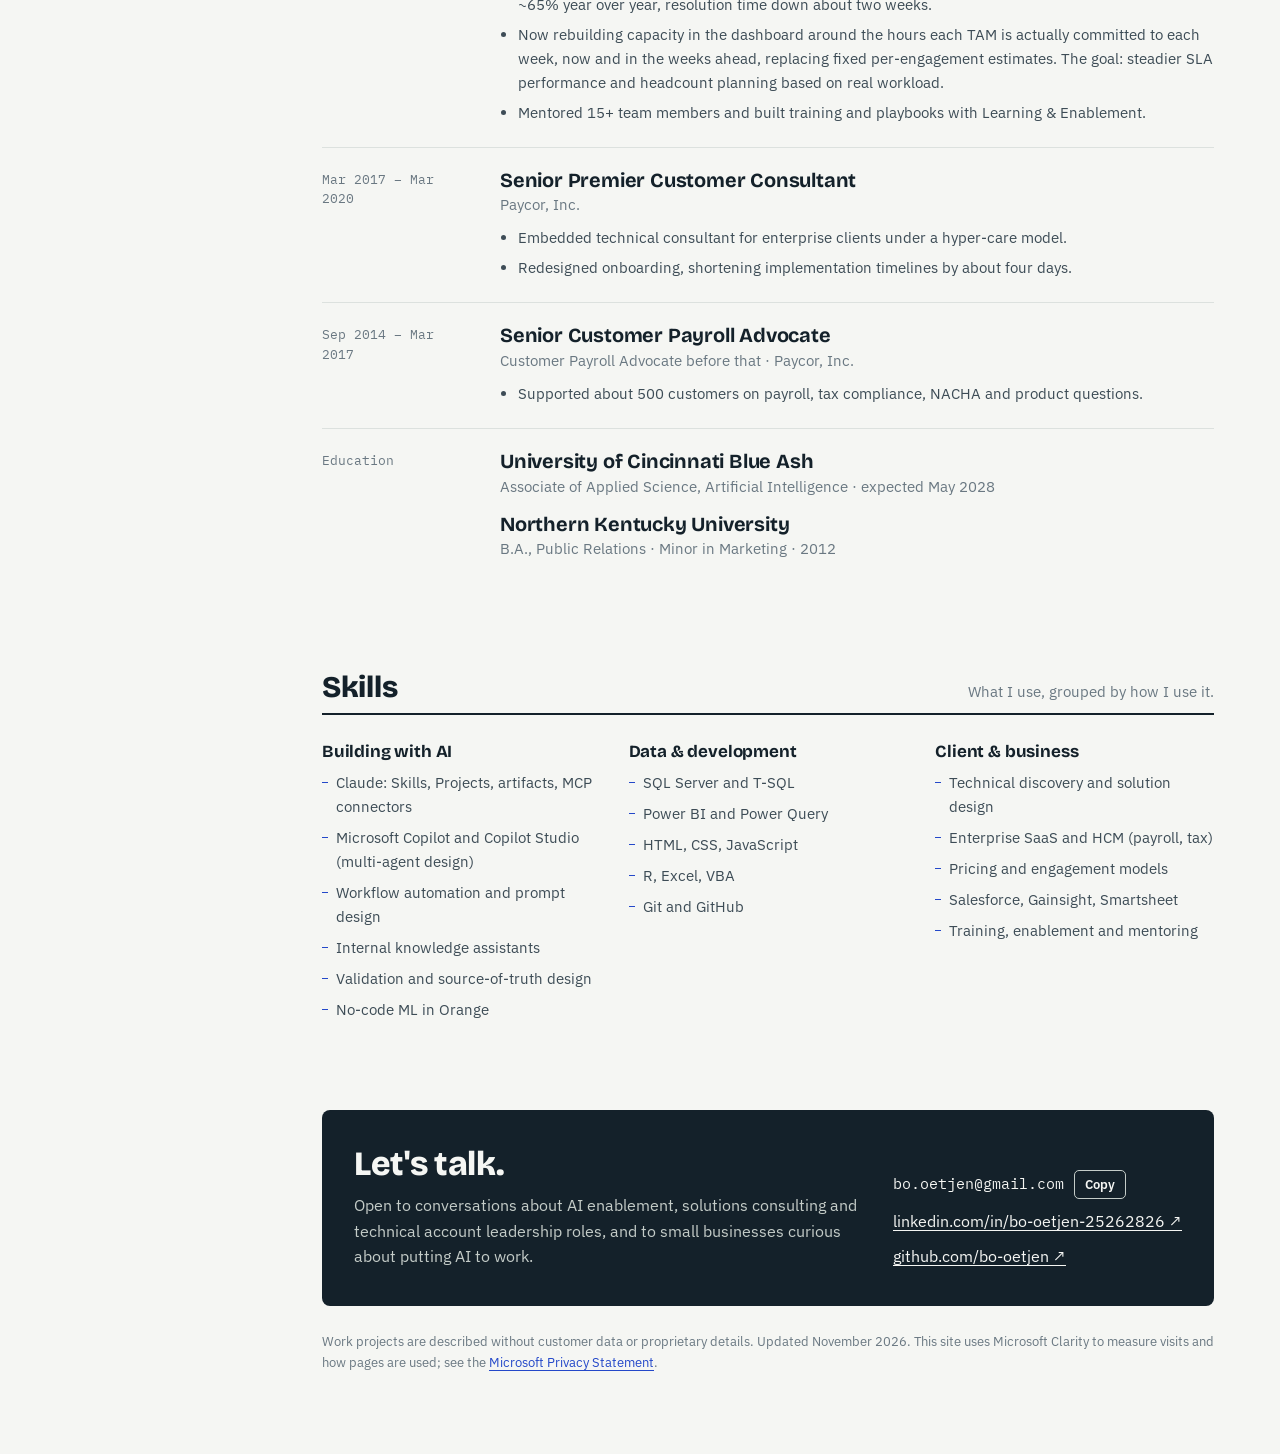
==== commit 1238396b: "Add Etch AI concept site and GitHub links Added links to the concept site and GitHub repository for " ====
--- a/index.html
+++ b/index.html
@@ -148,6 +148,7 @@
 .mini h3{font-size:21px;font-weight:700}
 .mini p{font-size:15px;color:var(--ink-2)}
 .mini .tools{margin-top:auto;padding-top:6px}
+.mini-links{display:flex;flex-wrap:wrap;gap:6px 18px;font-weight:600;font-size:15px}
 
 /* coursework */
 .courses{display:flex;flex-direction:column}
@@ -464,8 +465,9 @@
         <article class="mini">
           <span class="label">Planned venture · after graduation</span>
           <h3>Etch AI Consulting</h3>
-          <p>A flat-fee AI consulting practice for Cincinnati small businesses priced out of per-seat enterprise AI, which I'm considering launching after I finish my degree and Microsoft and Google certifications. I wrote the business plan (market, four pricing tiers, go-to-market, 12-month timeline), built a 10-year regional expansion model, and designed the brand system, business card, flyer and services menu.</p>
-          <div class="tools"><span>Business planning</span><span>Financial model</span><span>Brand system</span></div>
+          <p>A flat-fee AI consulting practice for Cincinnati small businesses priced out of per-seat enterprise AI, which I'm considering launching after I finish my degree and Microsoft and Google certifications. I wrote the business plan (market, four pricing tiers, go-to-market, 12-month timeline), built a 10-year regional expansion model, and designed the brand system, business card, flyer and services menu. I also hand-coded its nine-page concept website in HTML and CSS.</p>
+          <p class="mini-links"><a href="https://bo-oetjen.com/final/" target="_blank" rel="noopener">Visit the concept site ↗</a> <a href="https://github.com/bo-oetjen/final" target="_blank" rel="noopener">View the code on GitHub ↗</a></p>
+          <div class="tools"><span>Business planning</span><span>Financial model</span><span>Brand system</span><span>HTML · CSS</span></div>
         </article>
         <article class="mini">
           <span class="label">Family project · shared app</span>
@@ -537,7 +539,7 @@
             <h3>HTML, CSS and a site for my planned business</h3>
             <ul>
               <li>Built and styled a personal homepage, versioned on GitHub.</li>
-              <li>Final project: a multi-page website for Etch AI Consulting, the AI consultancy I'm considering launching after graduation. Taken from proposal and wireframes through mockups, page copy and a brand style guide.</li>
+              <li>Final project: a multi-page website for Etch AI Consulting, the AI consultancy I'm considering launching after graduation. Taken from proposal and wireframes through mockups, page copy and a brand style guide to nine hand-coded pages. <a href="https://bo-oetjen.com/final/" target="_blank" rel="noopener">Visit the site ↗</a> · <a href="https://github.com/bo-oetjen/final" target="_blank" rel="noopener">Code on GitHub ↗</a></li>
             </ul>
             <div class="metric-strip"><span>HTML5</span><span>CSS</span><span>Git / GitHub</span><span>Wireframing</span></div>
           </div>
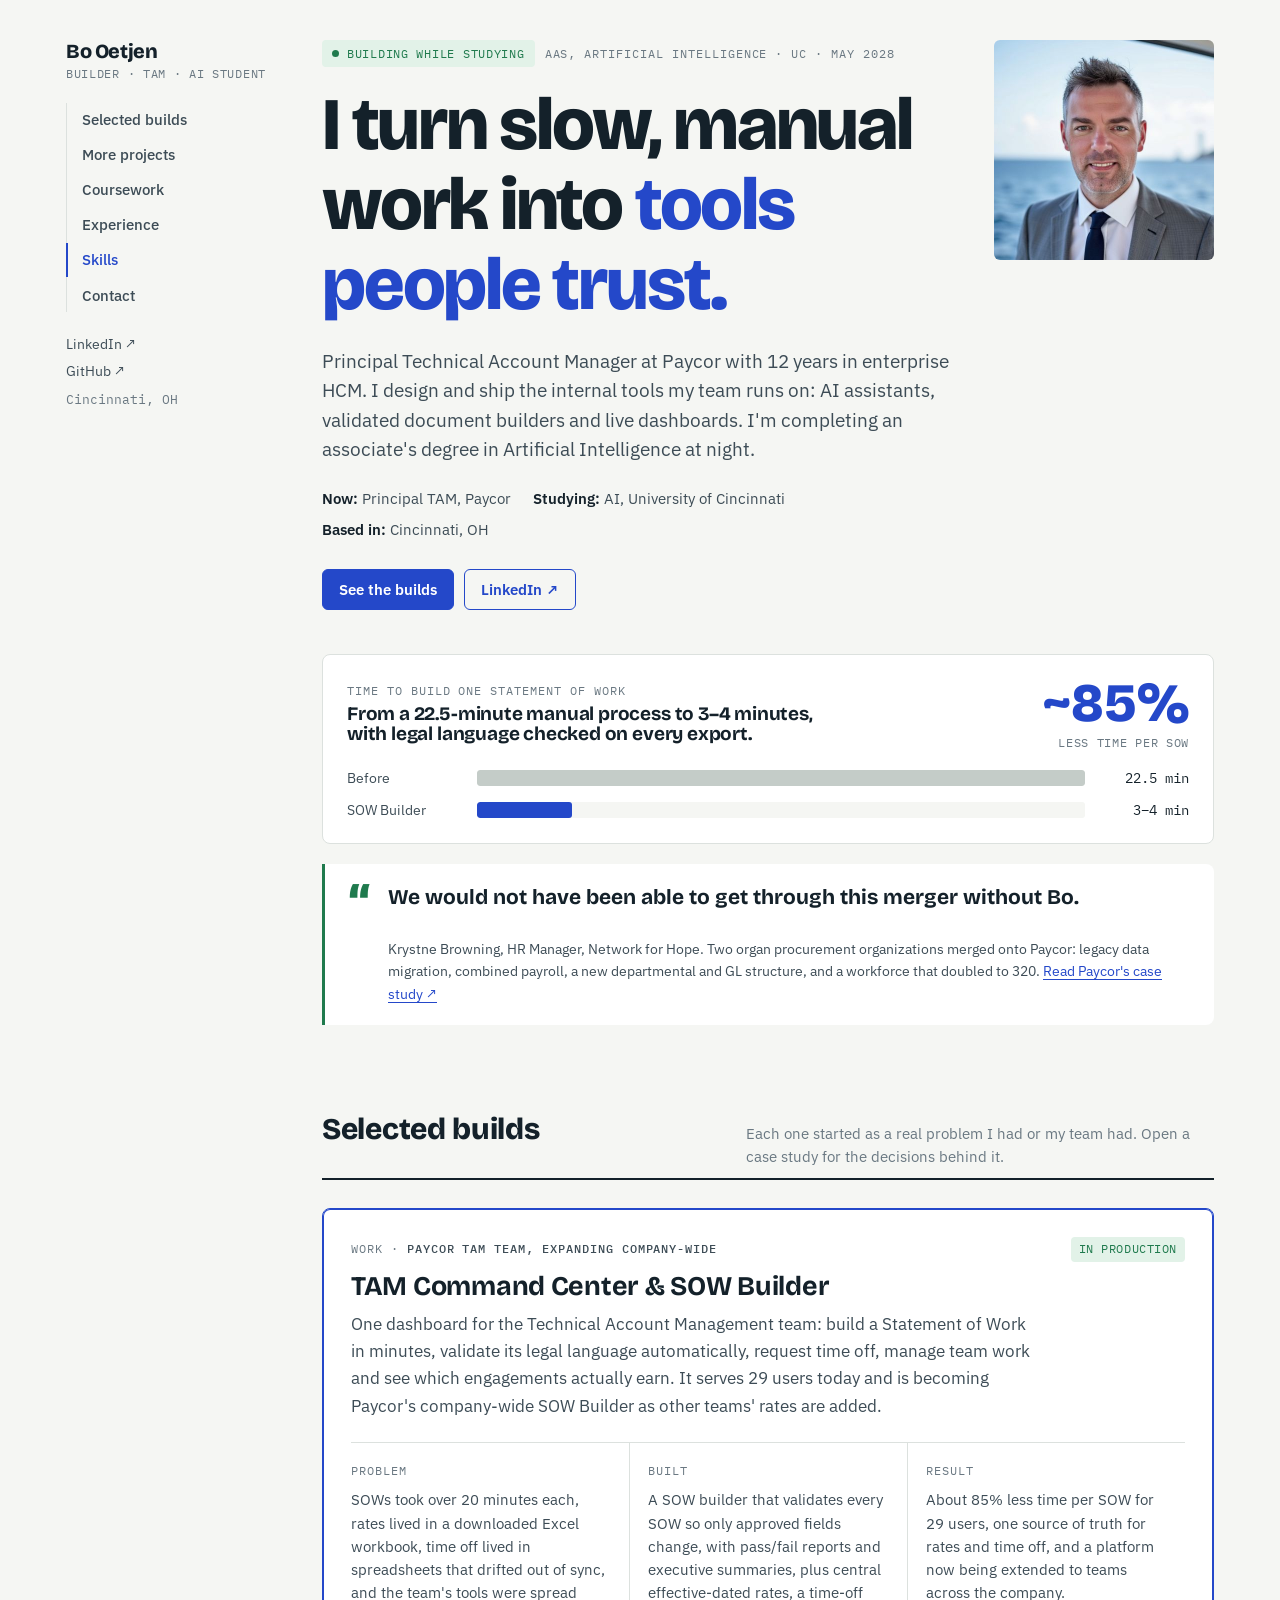
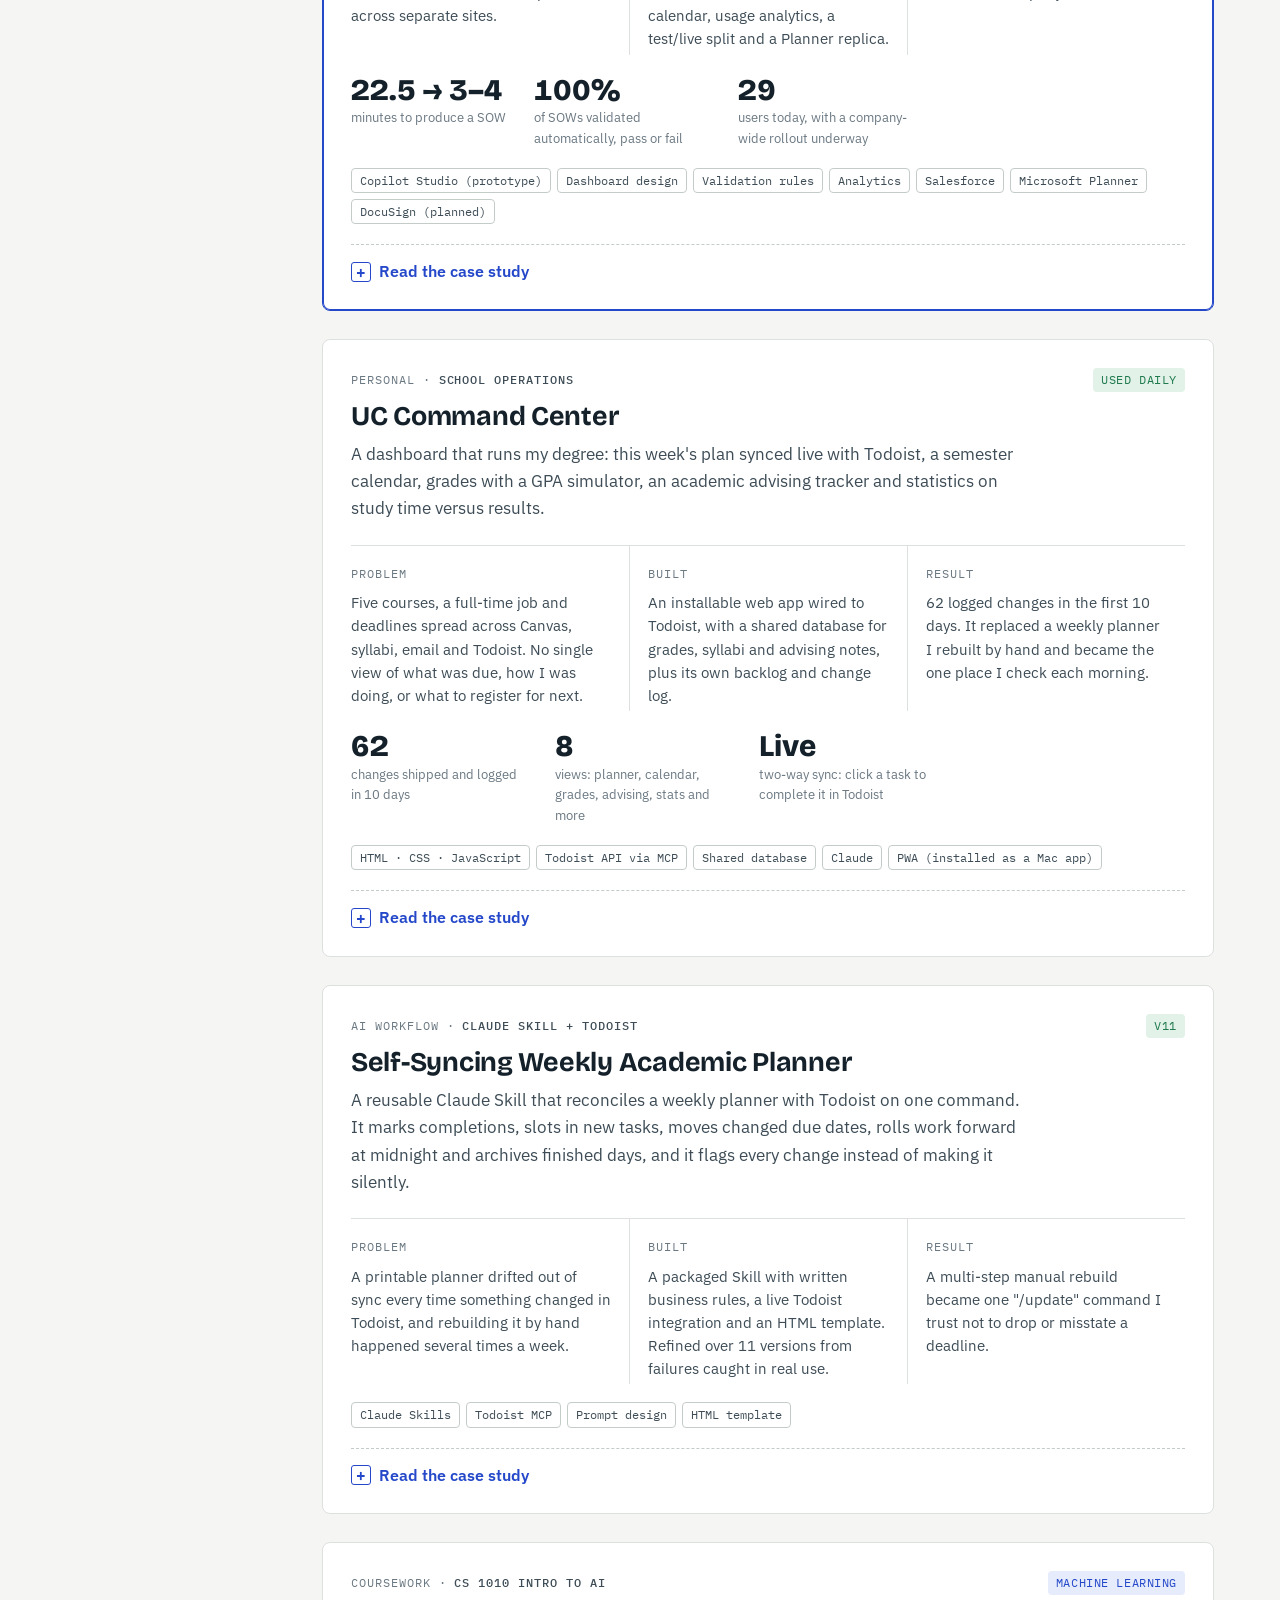
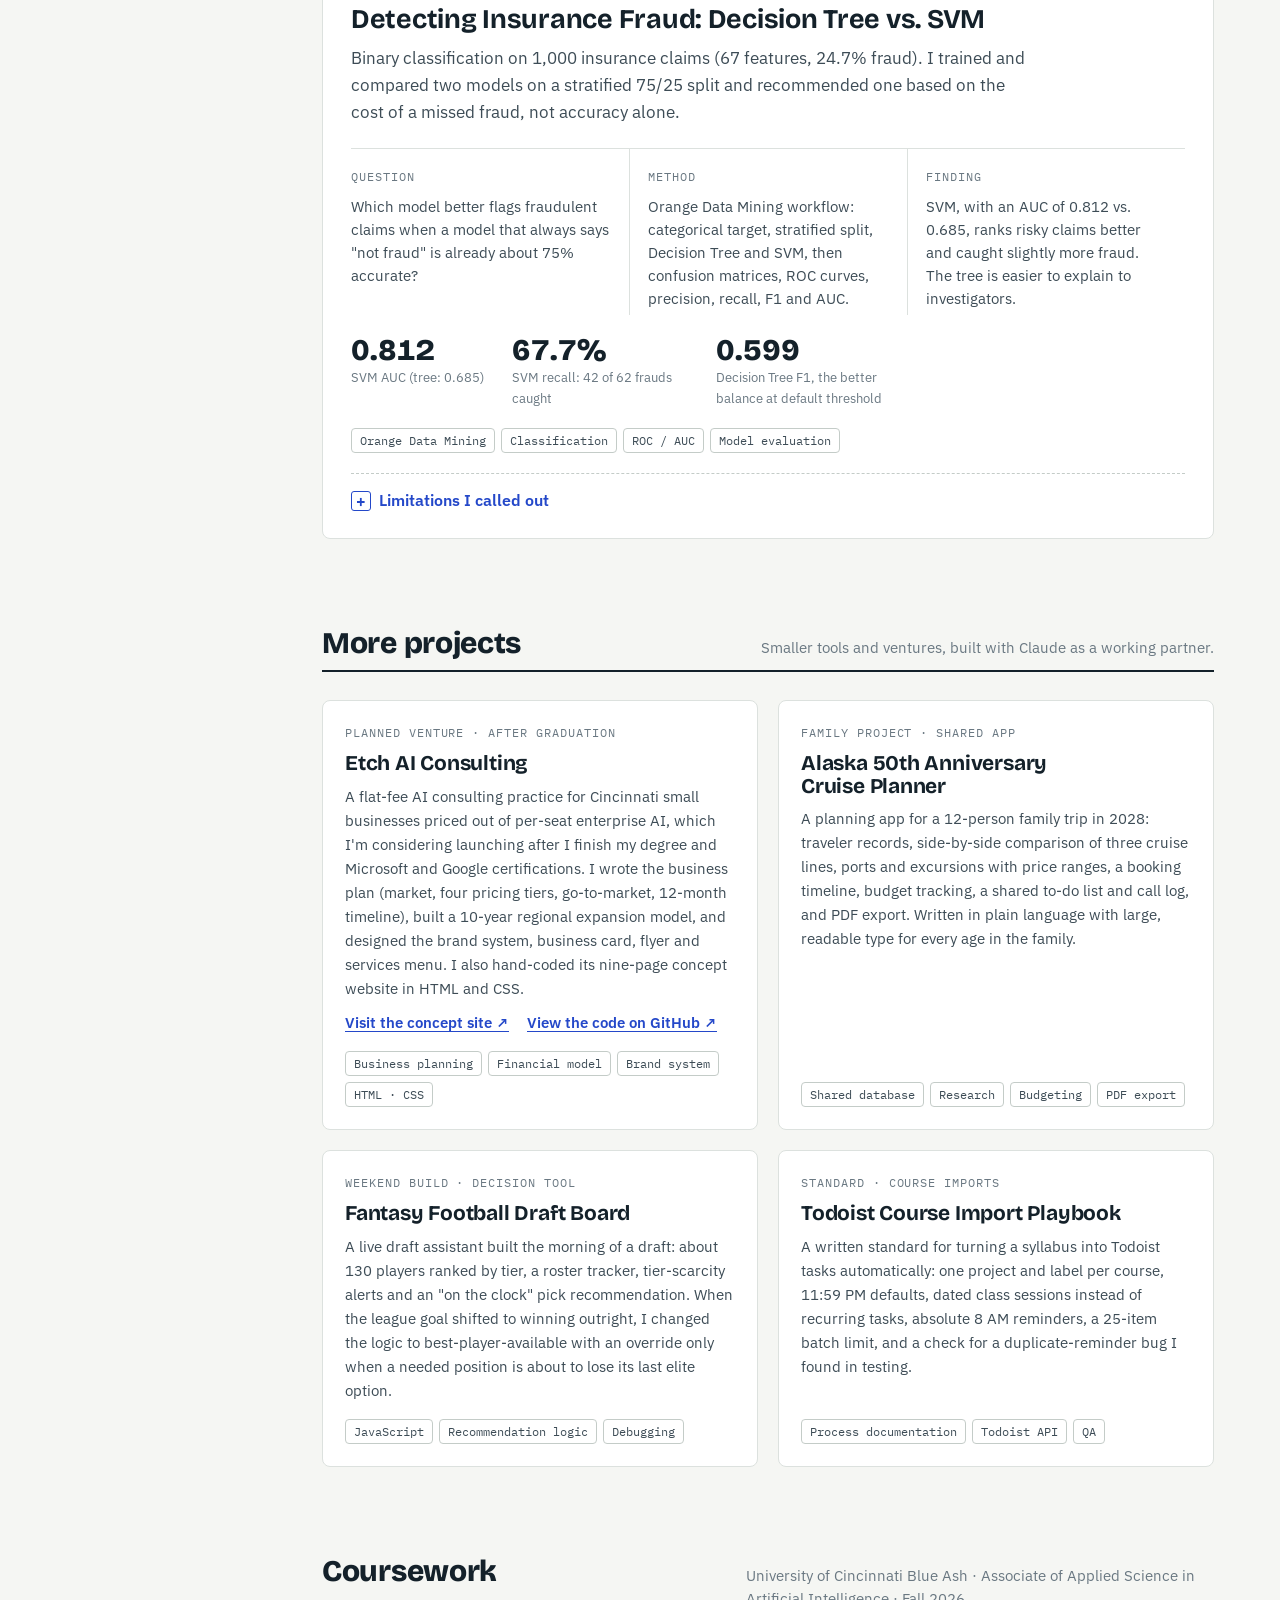
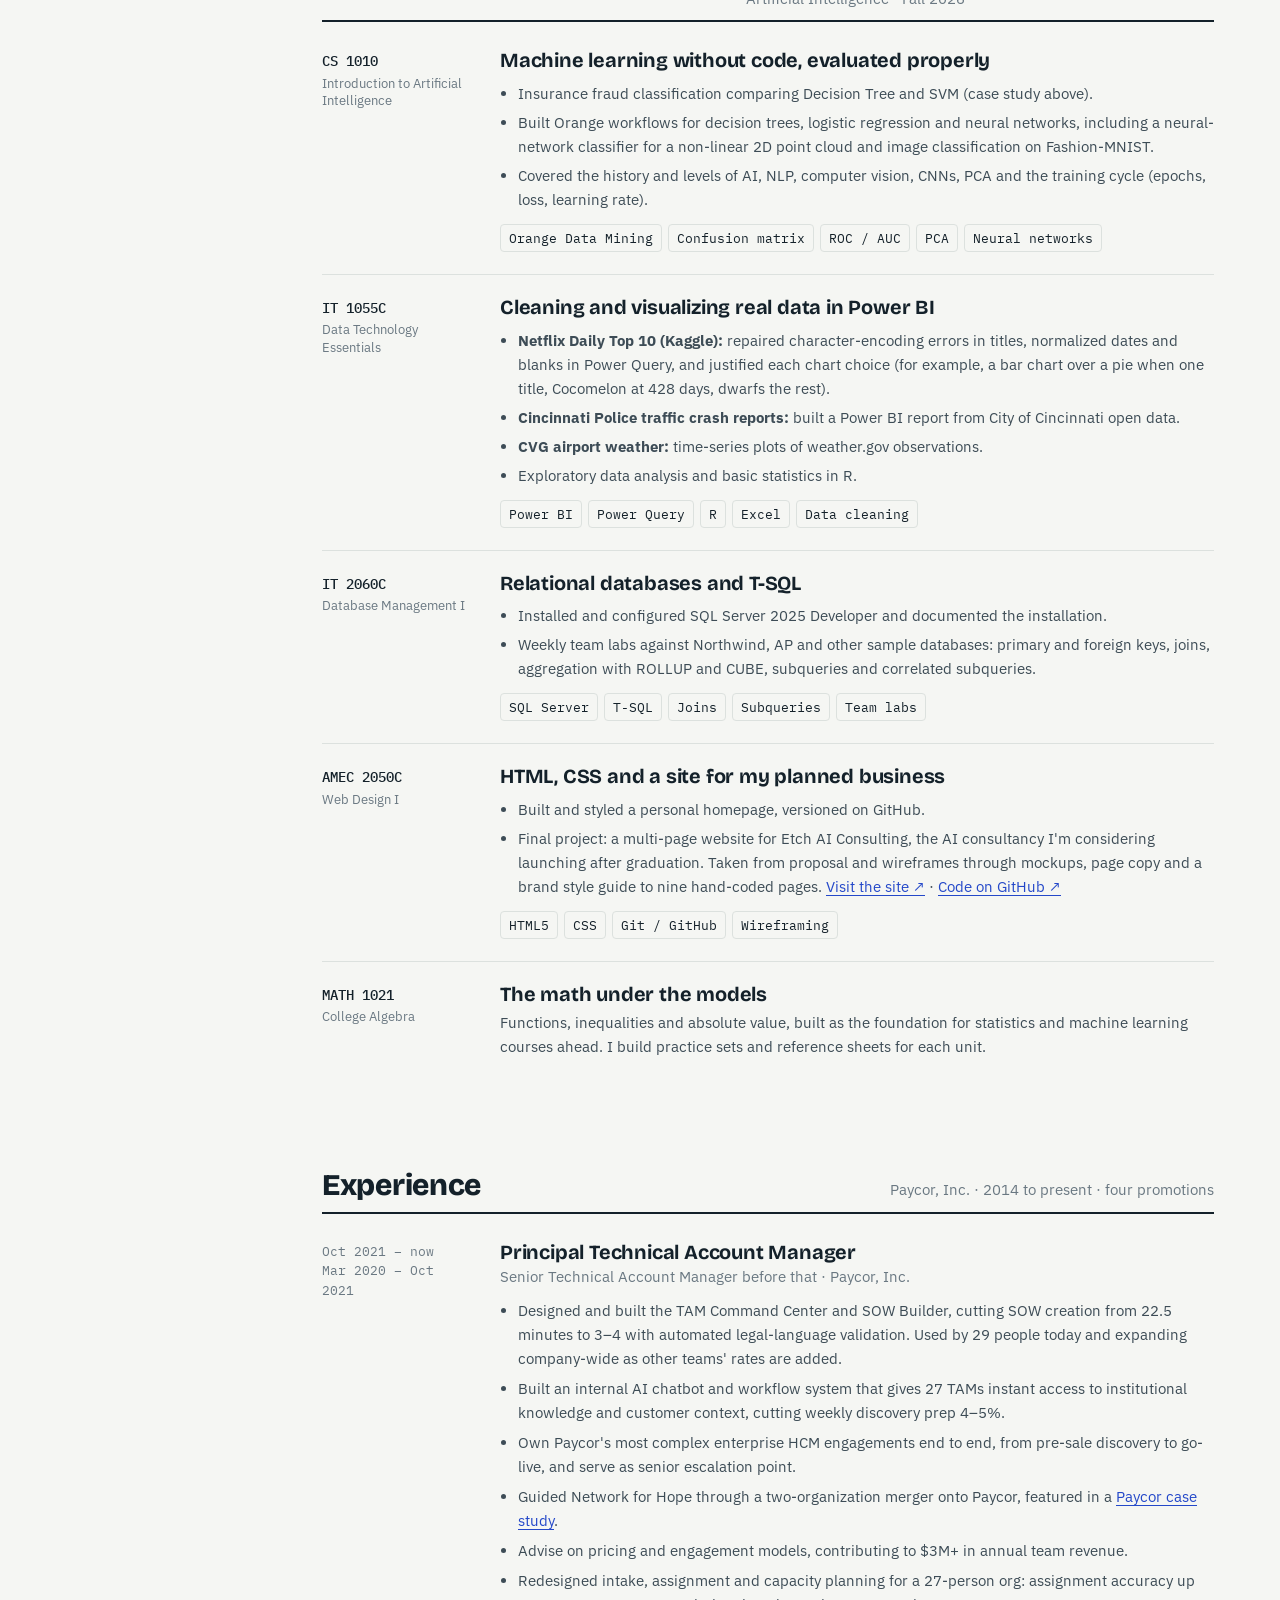
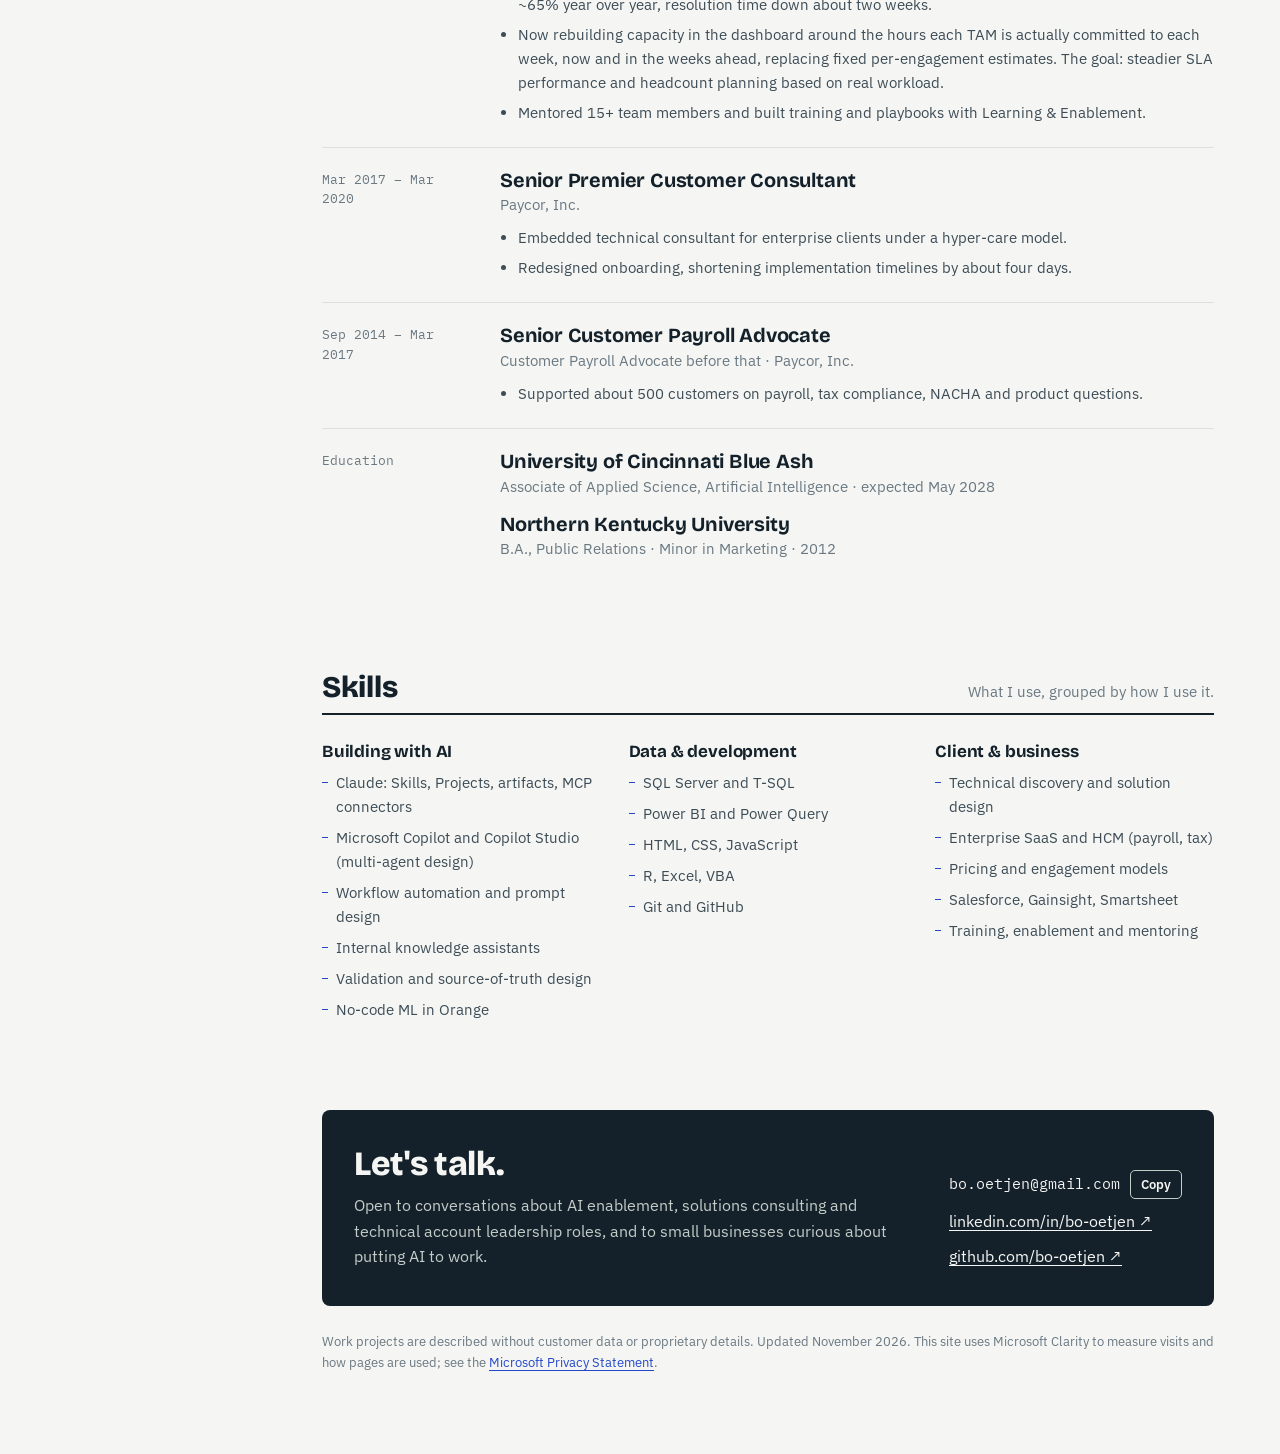
==== commit 630b5a30: "Update LinkedIn links to linkedin.com/in/bo-oetjen" ====
--- a/index.html
+++ b/index.html
@@ -239,7 +239,7 @@
       <li><a class="nl" href="#contact">Contact</a></li>
     </ol>
     <div class="side-contact">
-      <a href="https://www.linkedin.com/in/bo-oetjen-25262826" target="_blank" rel="noopener">LinkedIn ↗</a>
+      <a href="https://www.linkedin.com/in/bo-oetjen" target="_blank" rel="noopener">LinkedIn ↗</a>
       <a href="https://github.com/bo-oetjen" target="_blank" rel="noopener">GitHub ↗</a>
       <span class="mono" style="color:var(--mute);font-size:12.5px">Cincinnati, OH</span>
     </div>
@@ -263,7 +263,7 @@
           </div>
           <div class="cta-row">
             <a class="btn" href="#builds">See the builds</a>
-            <a class="btn ghost" href="https://www.linkedin.com/in/bo-oetjen-25262826" target="_blank" rel="noopener">LinkedIn ↗</a>
+            <a class="btn ghost" href="https://www.linkedin.com/in/bo-oetjen" target="_blank" rel="noopener">LinkedIn ↗</a>
           </div>
         </div>
         <img class="portrait" src="[data-uri]" alt="Portrait of Bo Oetjen">
@@ -658,7 +658,7 @@
         </div>
         <div class="rows">
           <div class="crow"><span class="addr" id="email">bo.oetjen@gmail.com</span><button class="copy" id="copy-email" type="button">Copy</button></div>
-          <div class="crow"><a href="https://www.linkedin.com/in/bo-oetjen-25262826" target="_blank" rel="noopener">linkedin.com/in/bo-oetjen-25262826 ↗</a></div>
+          <div class="crow"><a href="https://www.linkedin.com/in/bo-oetjen" target="_blank" rel="noopener">linkedin.com/in/bo-oetjen ↗</a></div>
           <div class="crow"><a href="https://github.com/bo-oetjen" target="_blank" rel="noopener">github.com/bo-oetjen ↗</a></div>
         </div>
       </div>
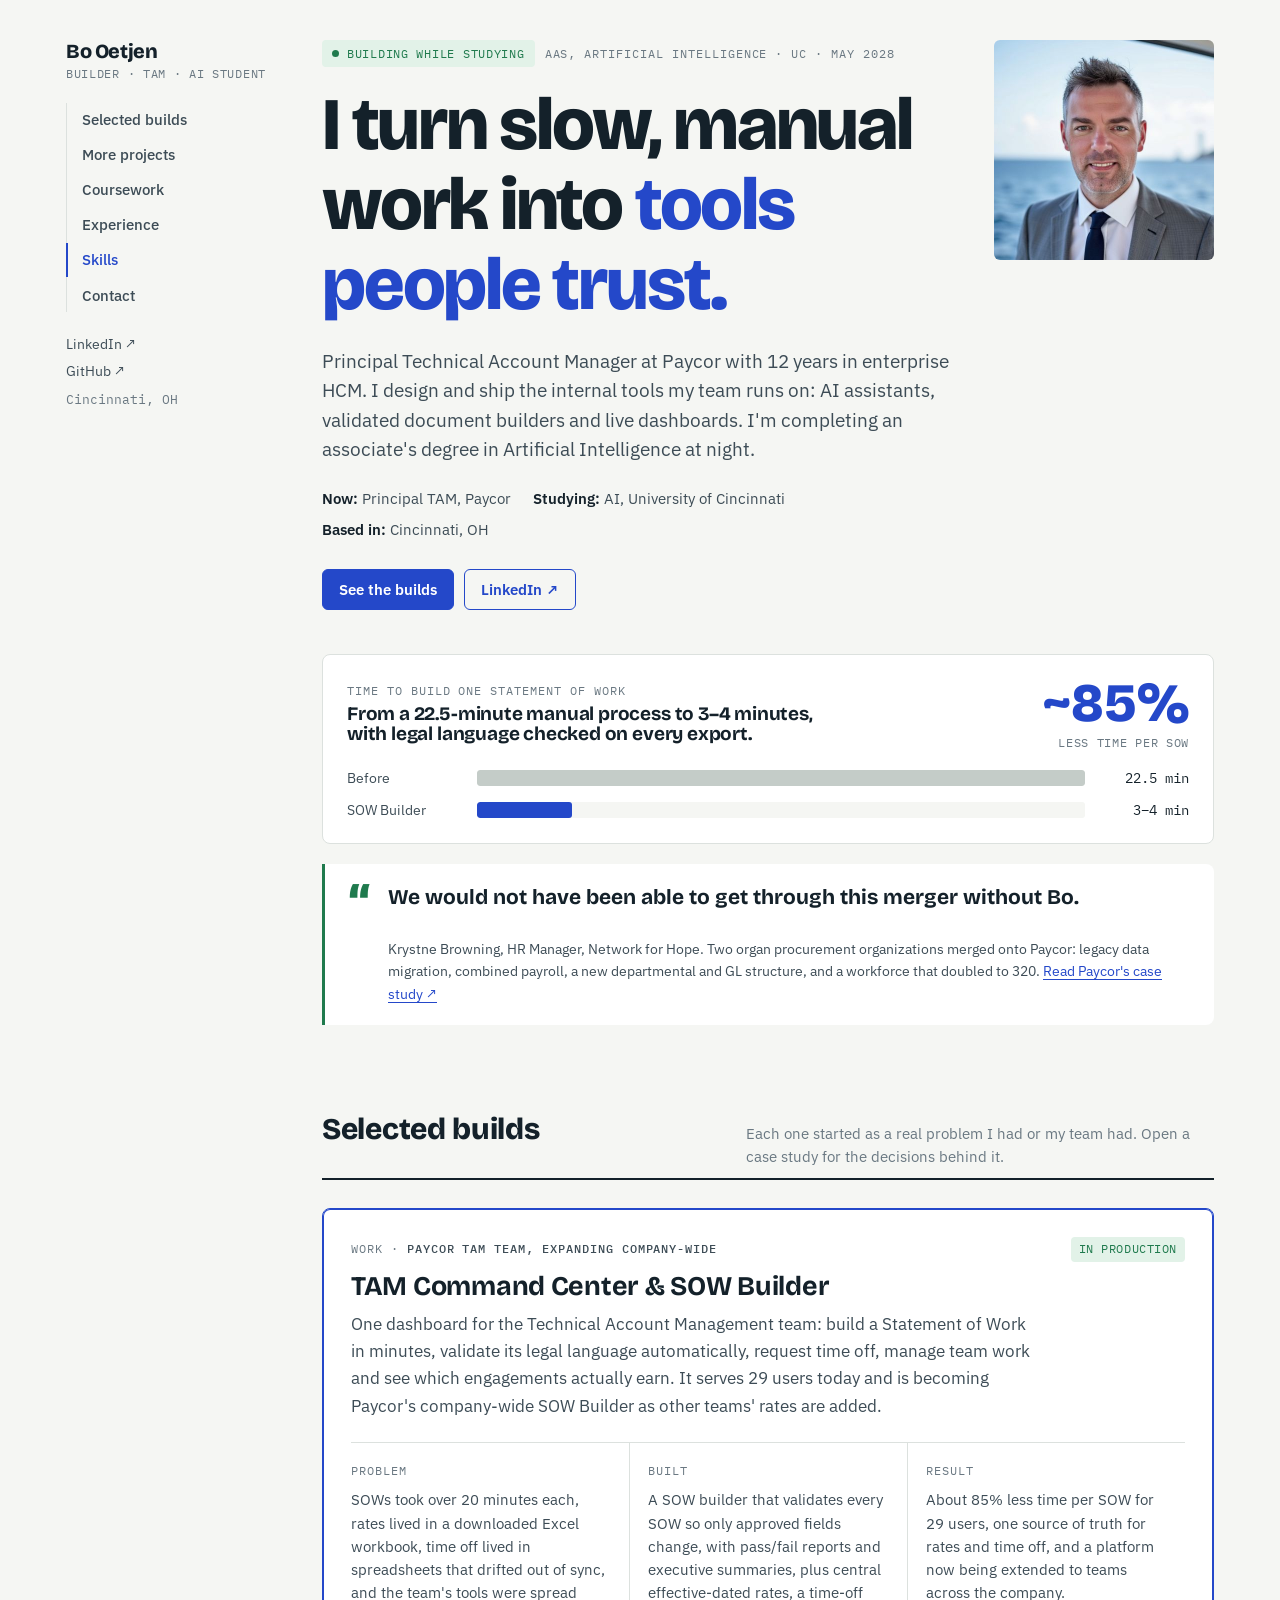
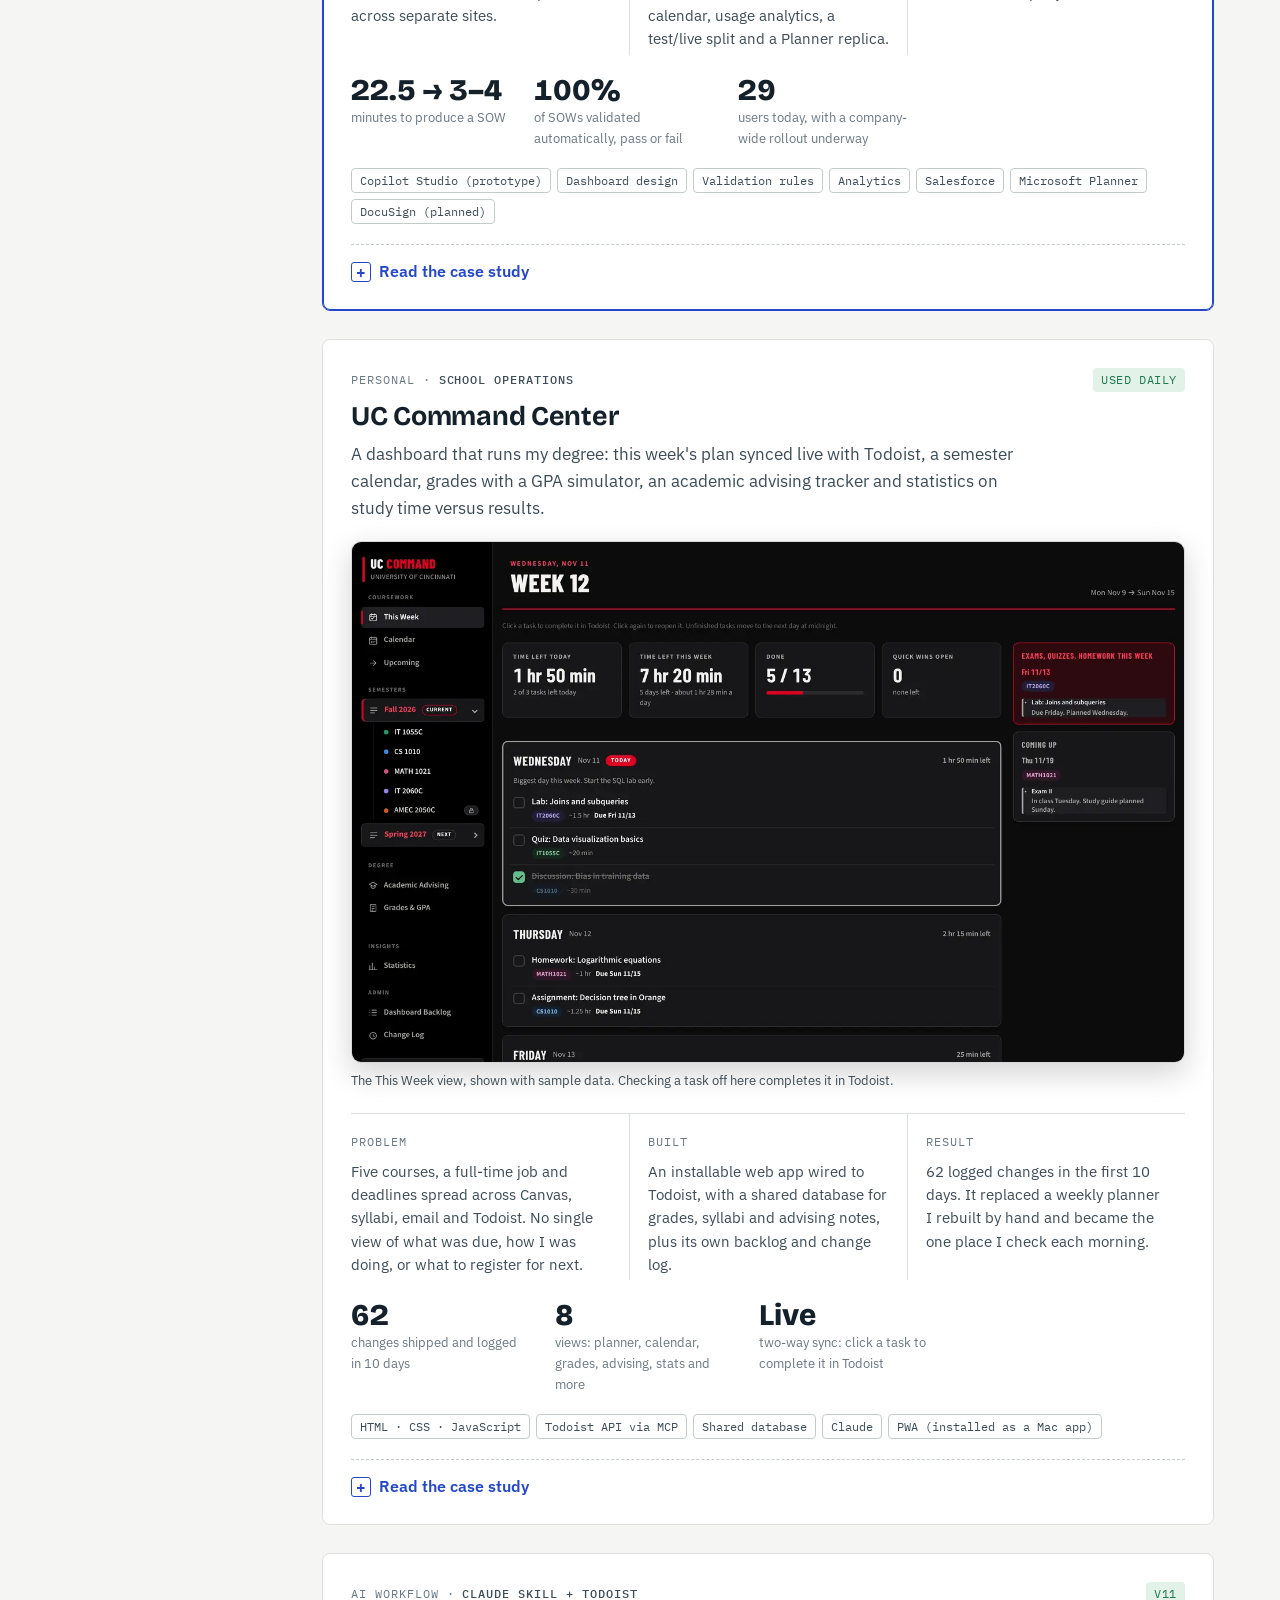
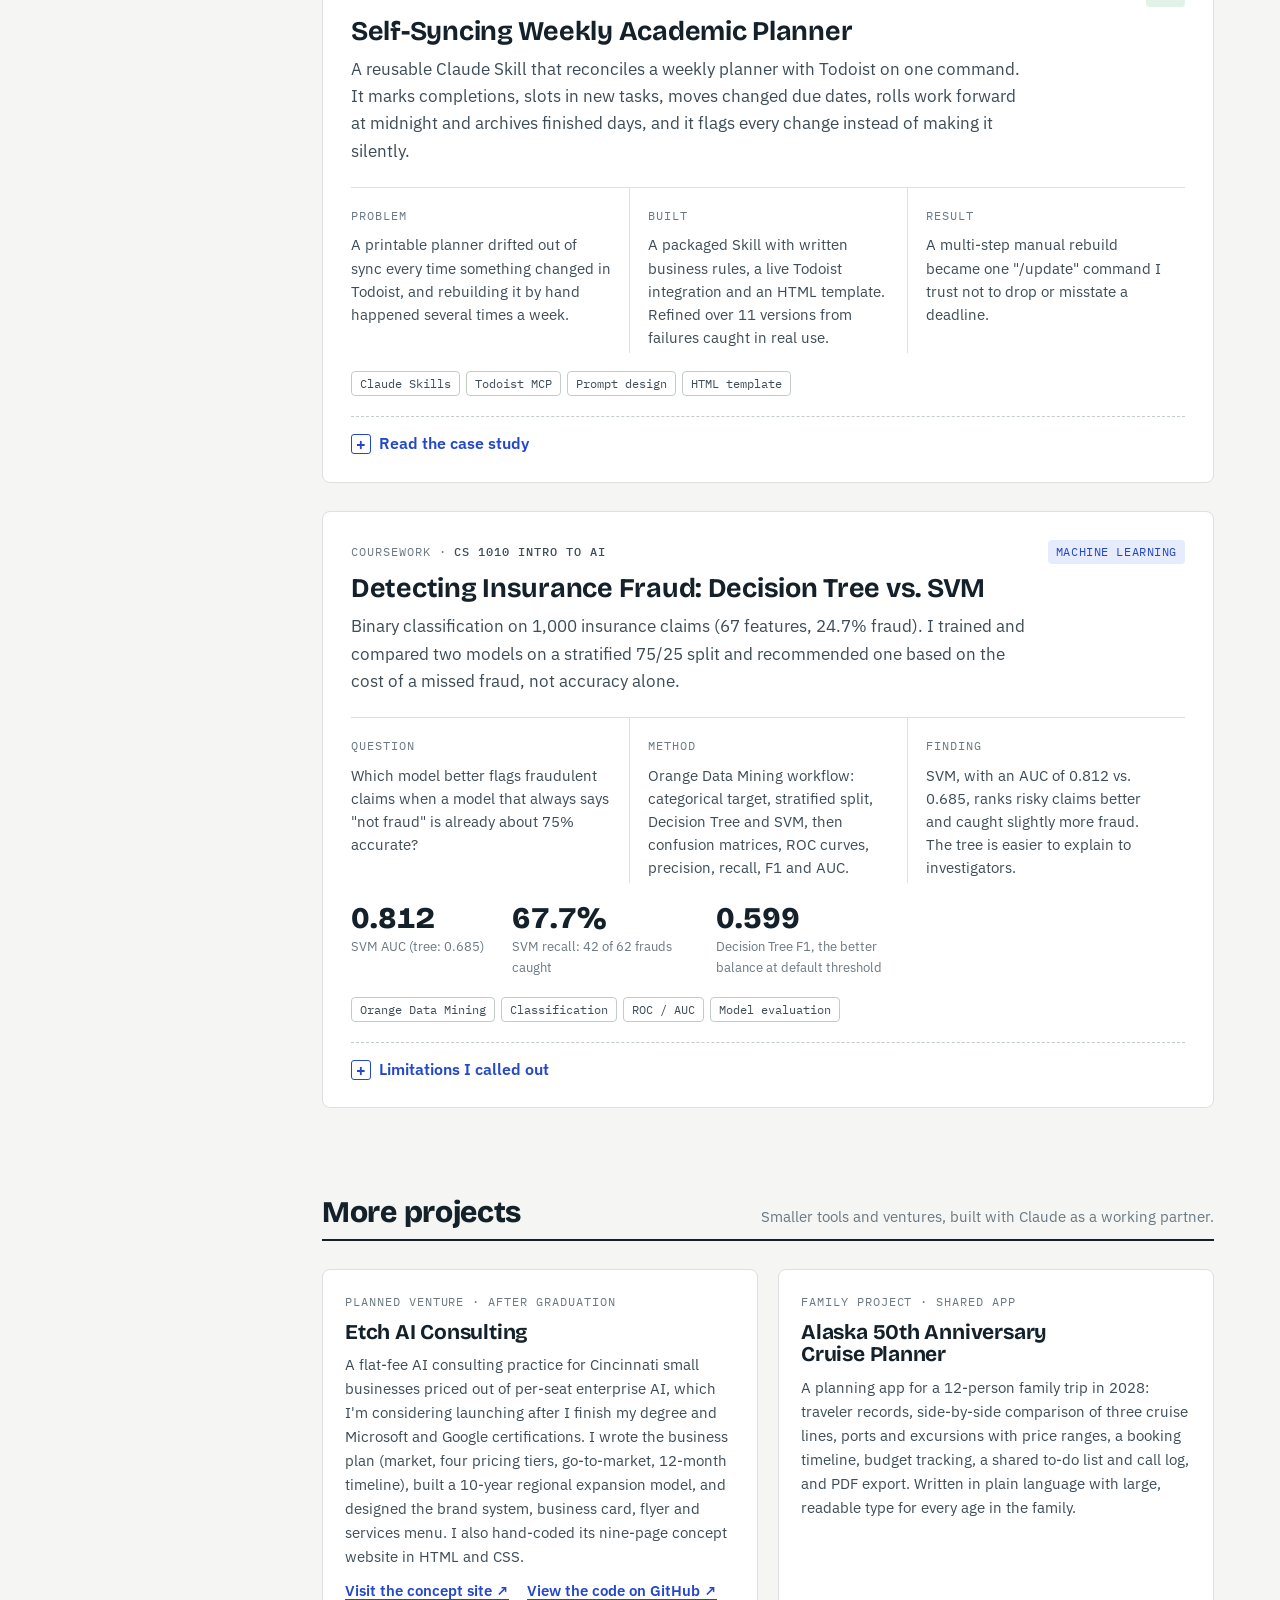
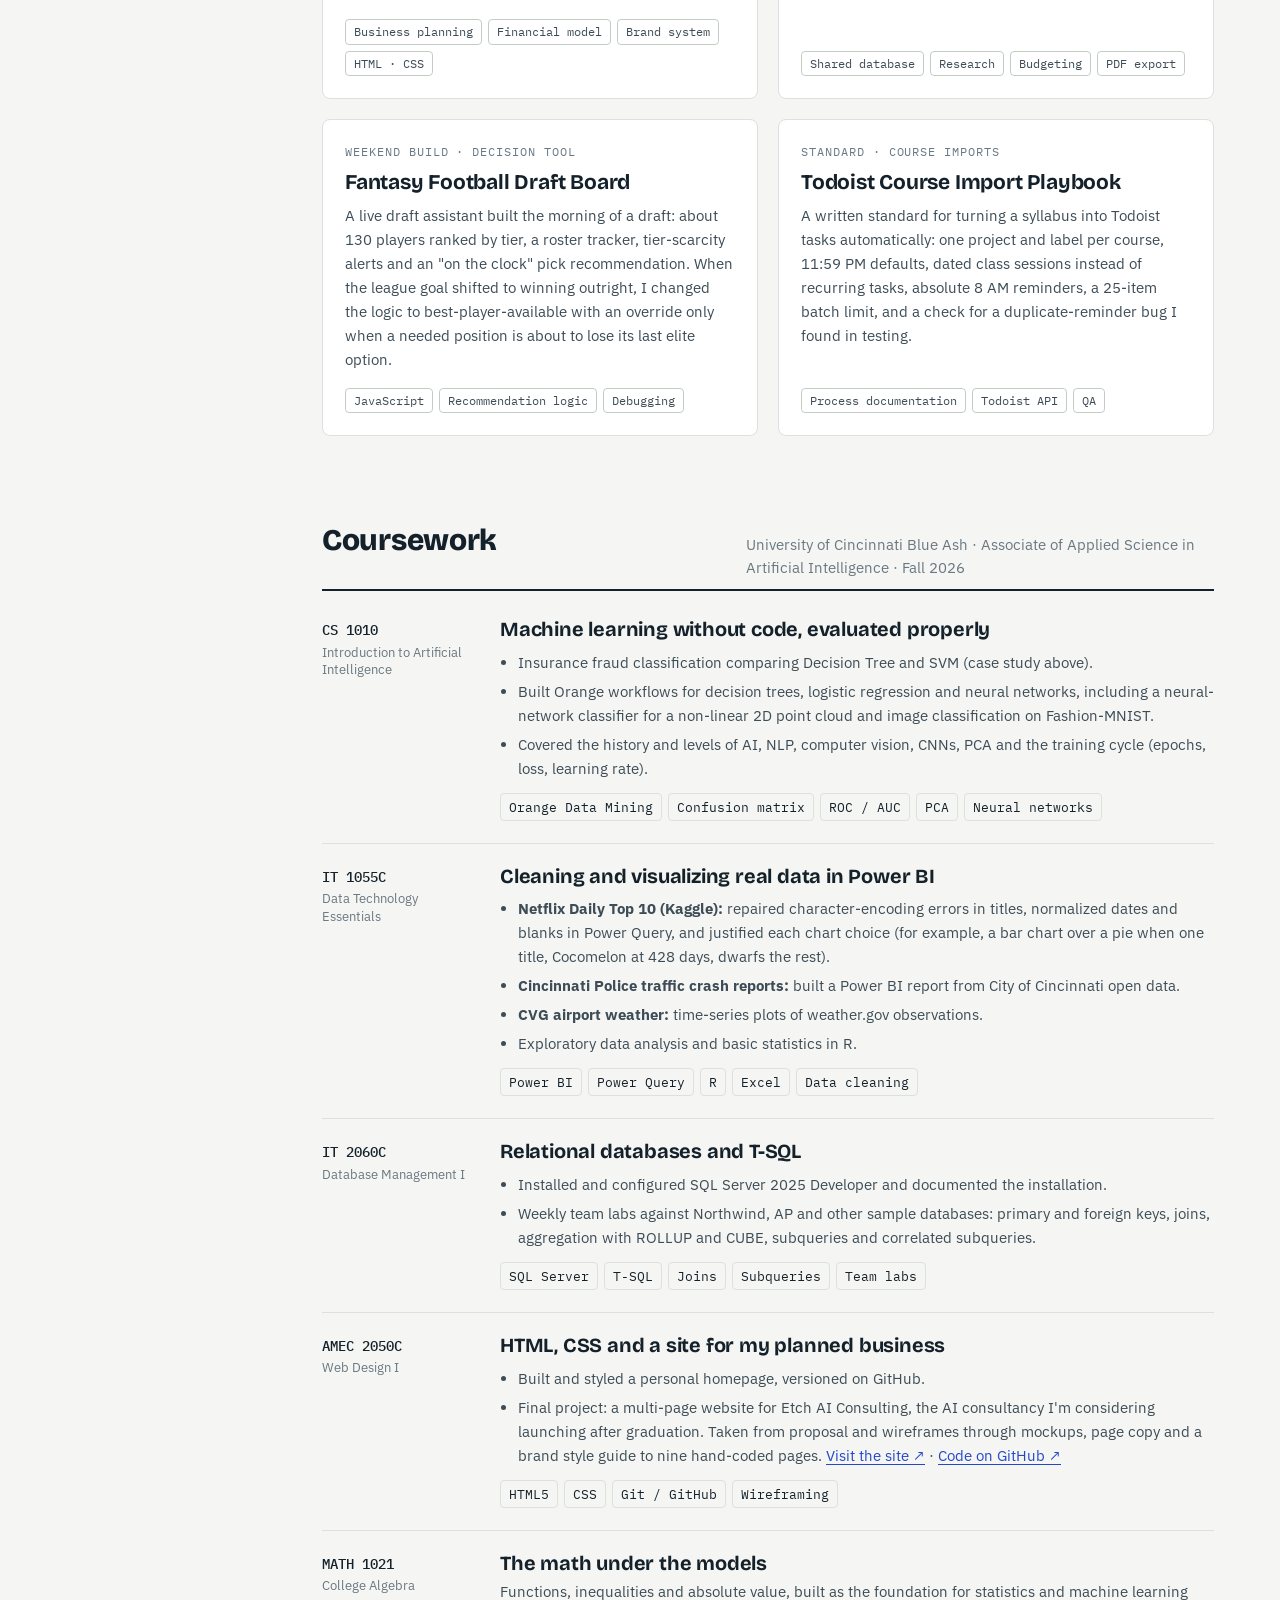
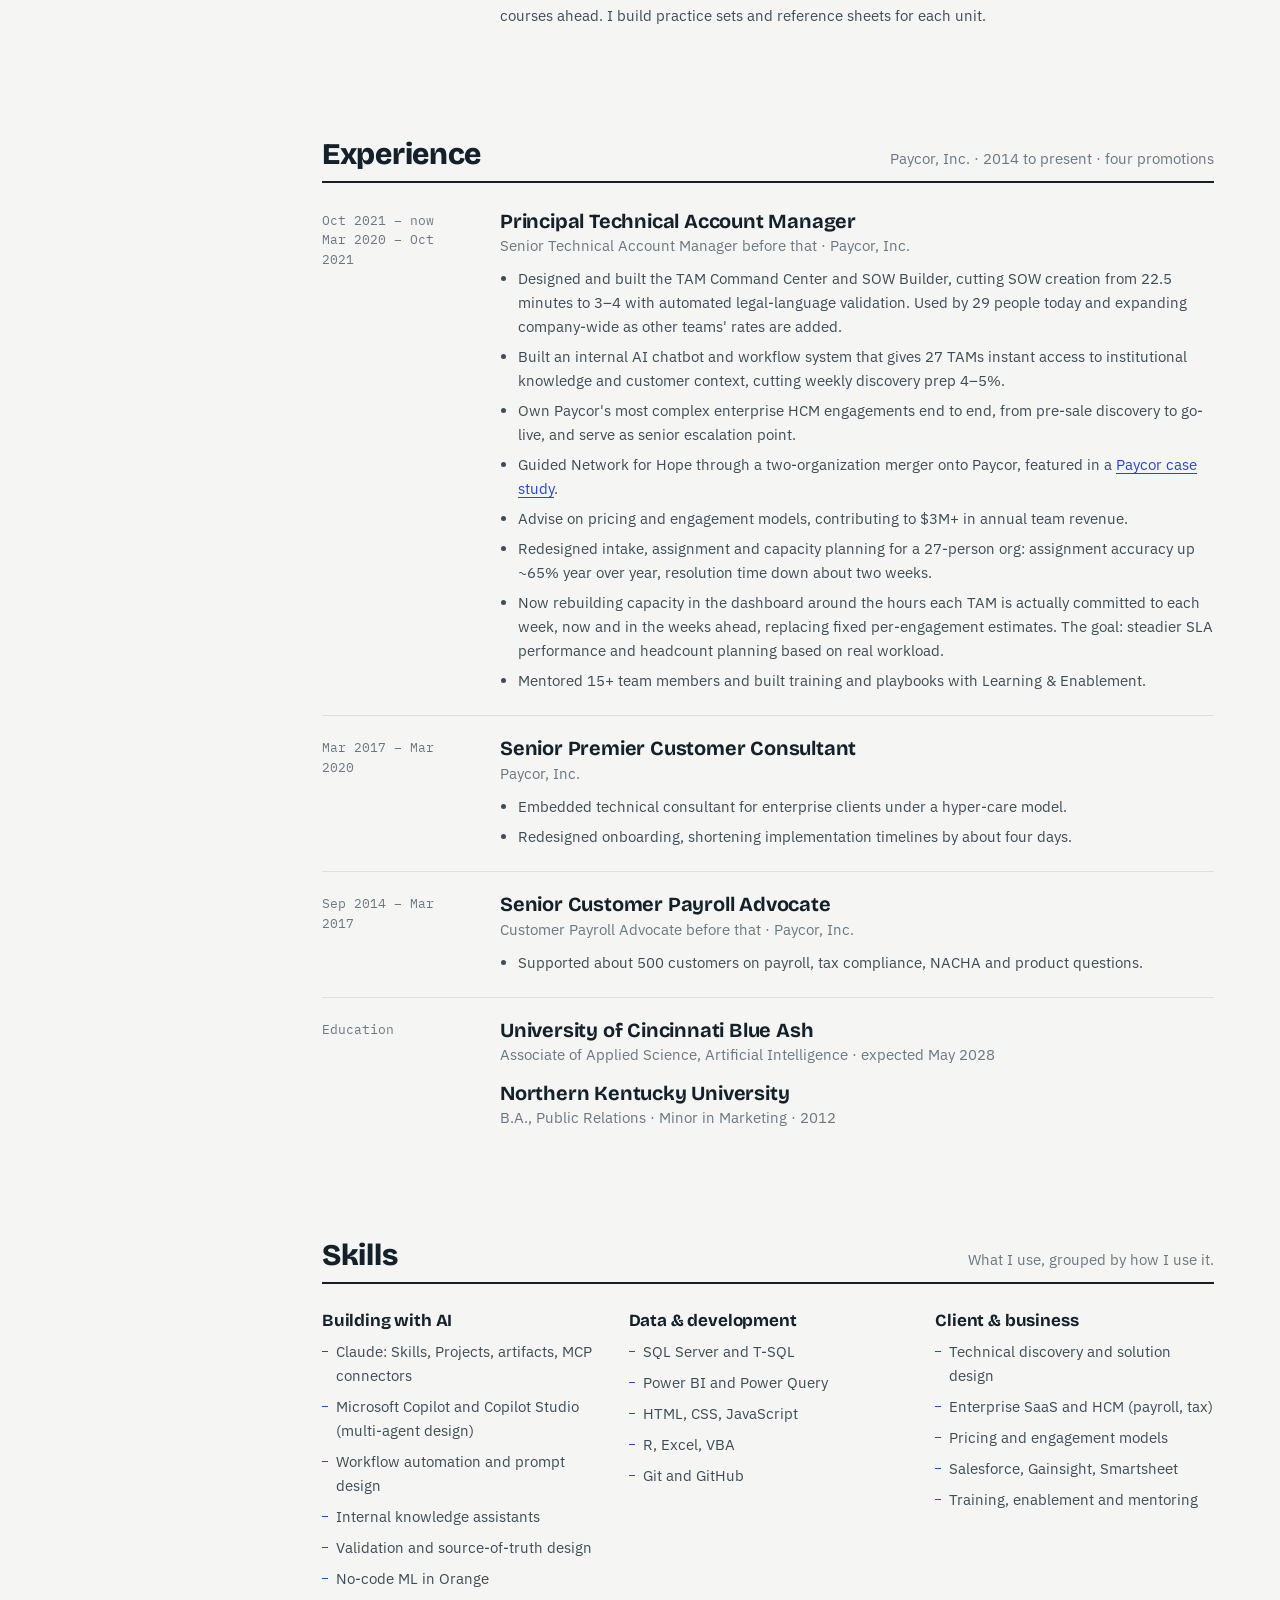
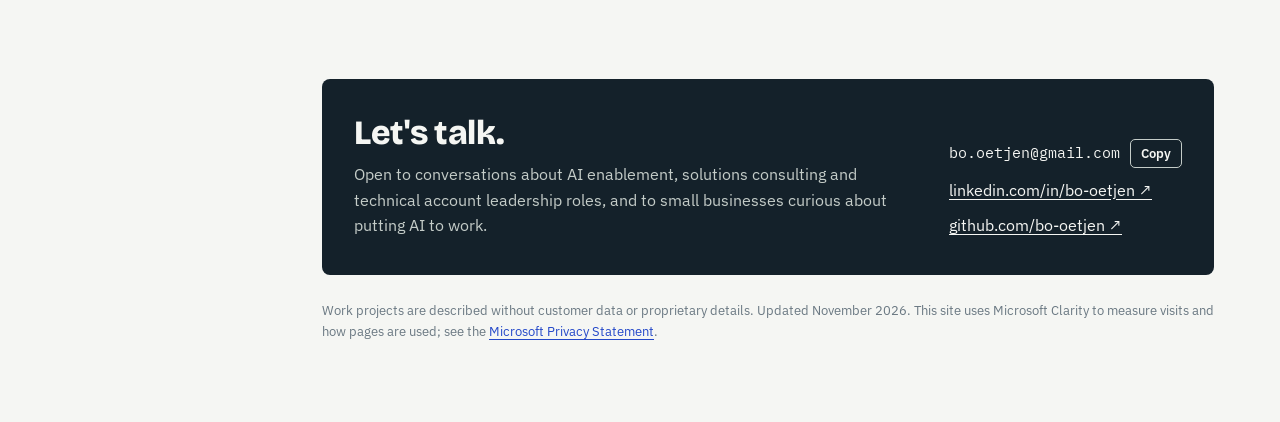
==== commit 6aa39127: "Add UC Command Center image and description Added an image and caption for the UC Command Center pro" ====
--- a/index.html
+++ b/index.html
@@ -6,9 +6,7 @@
 <title>Bo Oetjen Portfolio</title>
 <meta name="claude:viewport-fit-sides" content="cover">
 <meta name="description" content="Bo Oetjen: Principal Technical Account Manager at Paycor and AI student at the University of Cincinnati. Workflow automation, AI tools and data projects.">
-<link rel="canonical" href="https://bo-oetjen.com/">
 <meta property="og:type" content="website">
-<meta property="og:url" content="https://bo-oetjen.com/">
 <meta property="og:title" content="Bo Oetjen | AI &amp; Workflow Automation Portfolio">
 <meta property="og:description" content="Principal TAM at Paycor and AI student at UC. Builds that turn slow, manual work into tools people trust, including a SOW Builder that cut creation time from 22.5 to 3-4 minutes.">
 <meta property="og:image" content="https://bo-oetjen.com/og-image.png">
@@ -222,6 +220,9 @@
   .entry{padding:22px 18px 20px}
   .contact{grid-template-columns:minmax(0,1fr);padding:28px 20px}
 }
+.shot{margin:18px 0 6px;max-width:860px}
+.shot img{display:block;width:100%;height:auto;border-radius:10px;border:1px solid var(--line, rgba(127,127,127,.3));box-shadow:0 10px 30px rgba(0,0,0,.18)}
+.shot figcaption{font-size:13px;color:var(--ink-2);margin-top:8px}
 </style>
 
 </head>
@@ -355,6 +356,7 @@
           </div>
           <h3>UC Command Center</h3>
           <p class="sum">A dashboard that runs my degree: this week's plan synced live with Todoist, a semester calendar, grades with a GPA simulator, an academic advising tracker and statistics on study time versus results.</p>
+          <figure class="shot"><img src="uc-command-center.webp" width="1440" height="900" loading="lazy" alt="UC Command Center weekly planner: tasks by day with course tags and time estimates, summary tiles for time left and tasks done, and a sidebar of upcoming quizzes and exams."><figcaption>The This Week view, shown with sample data. Checking a task off here completes it in Todoist.</figcaption></figure>
           <div class="spec">
             <div><span class="label">Problem</span><p>Five courses, a full-time job and deadlines spread across Canvas, syllabi, email and Todoist. No single view of what was due, how I was doing, or what to register for next.</p></div>
             <div><span class="label">Built</span><p>An installable web app wired to Todoist, with a shared database for grades, syllabi and advising notes, plus its own backlog and change log.</p></div>
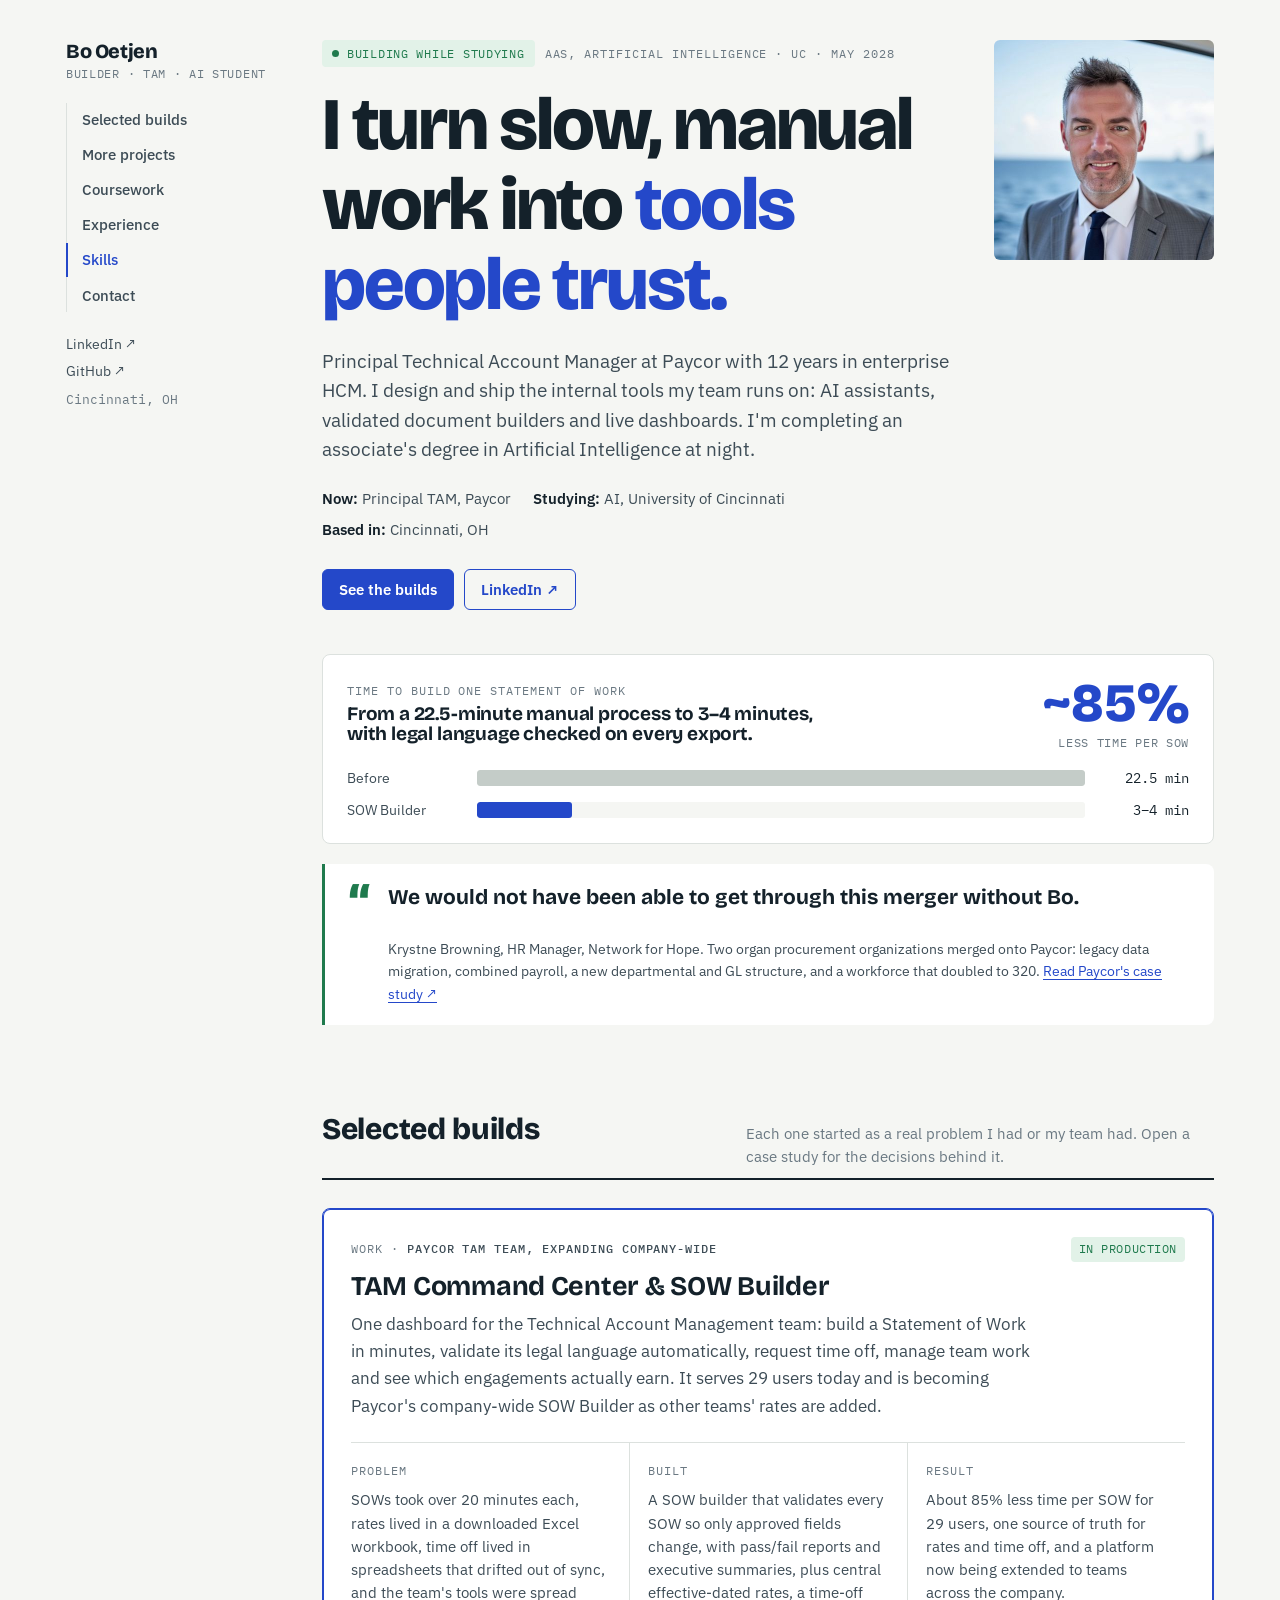
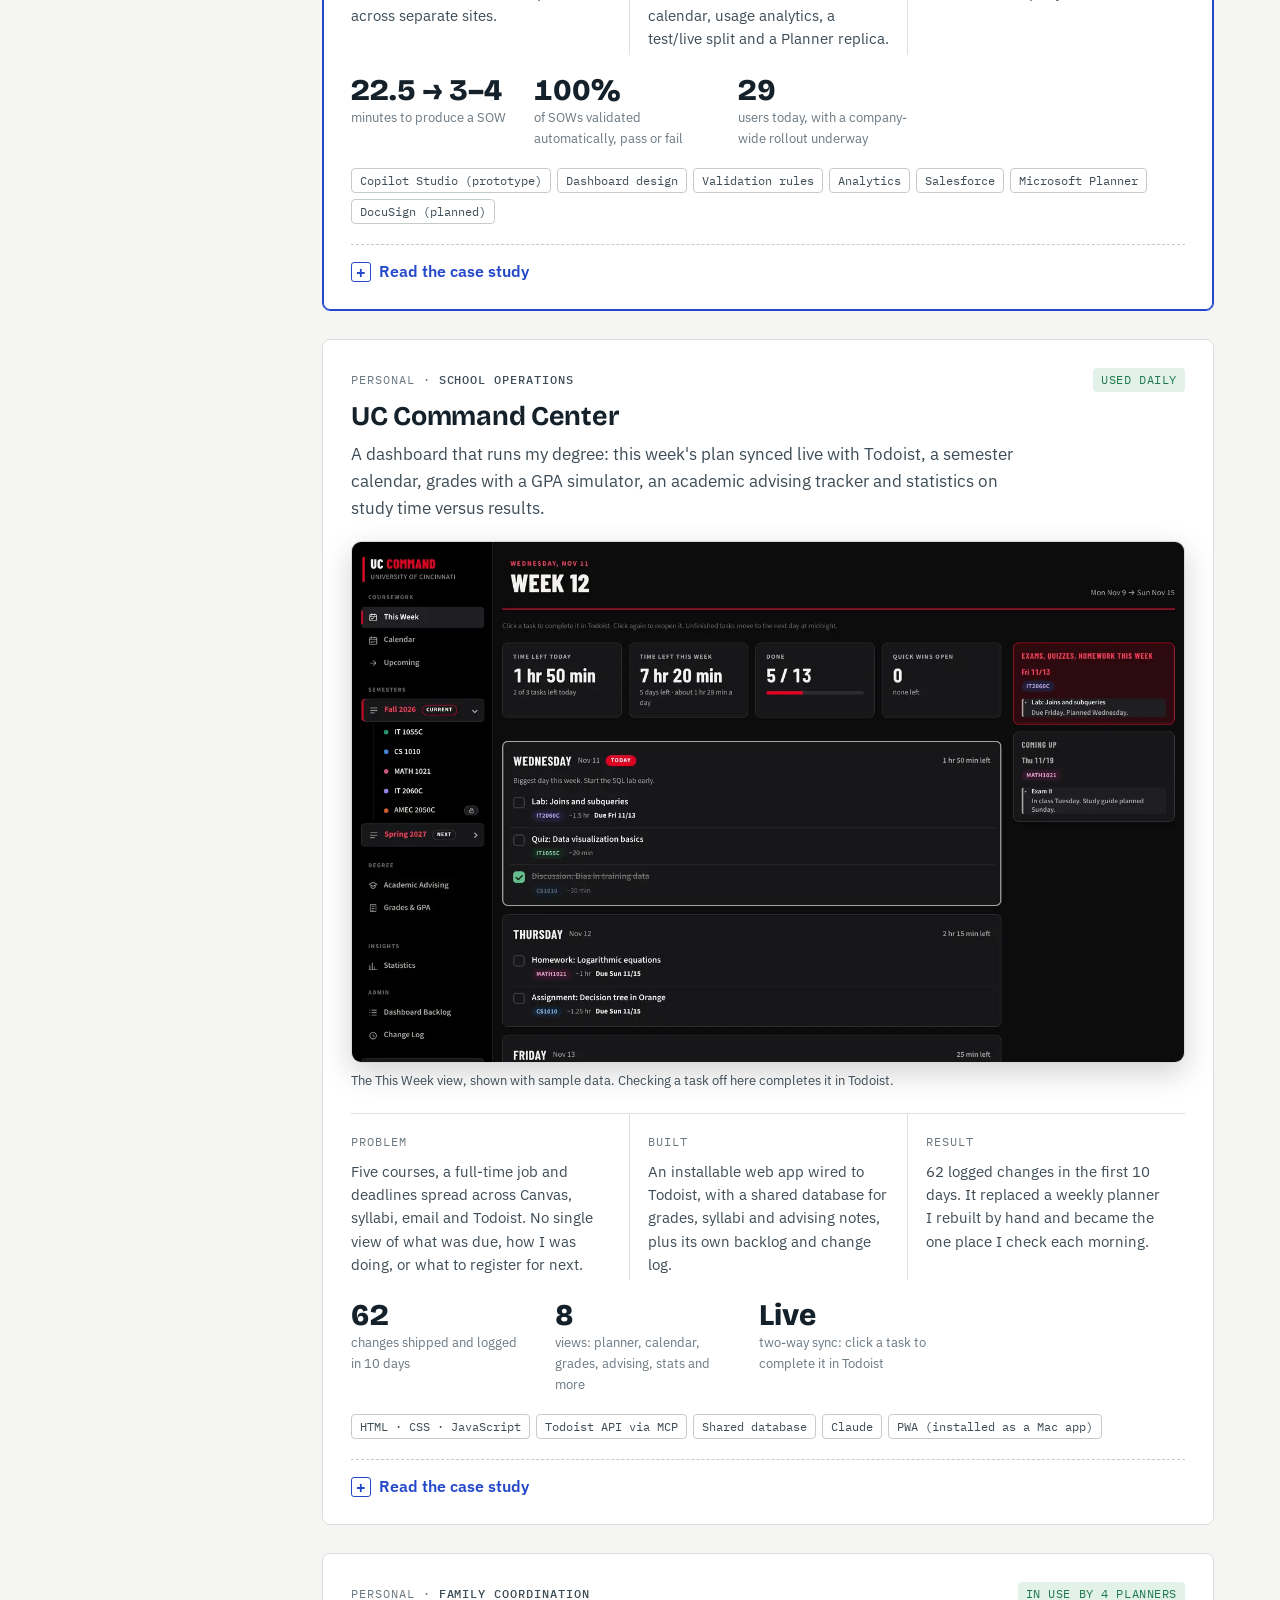
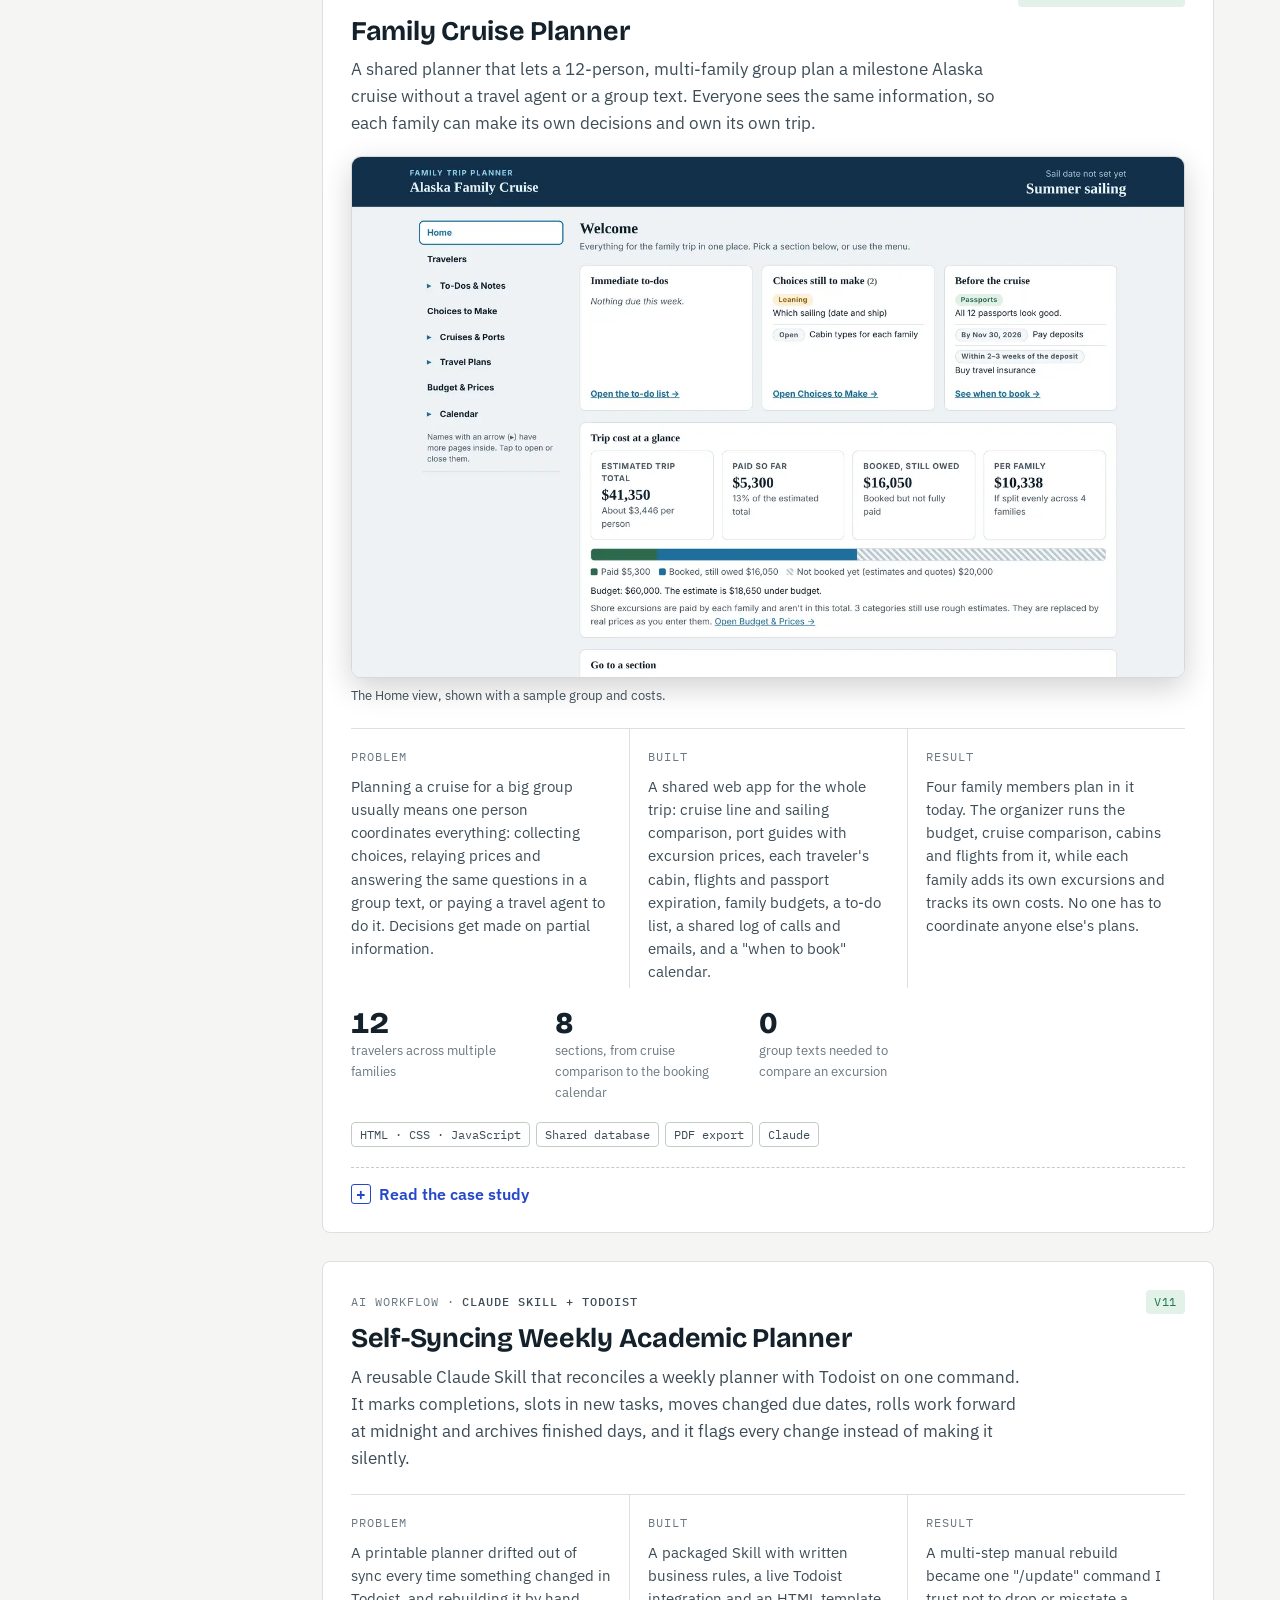
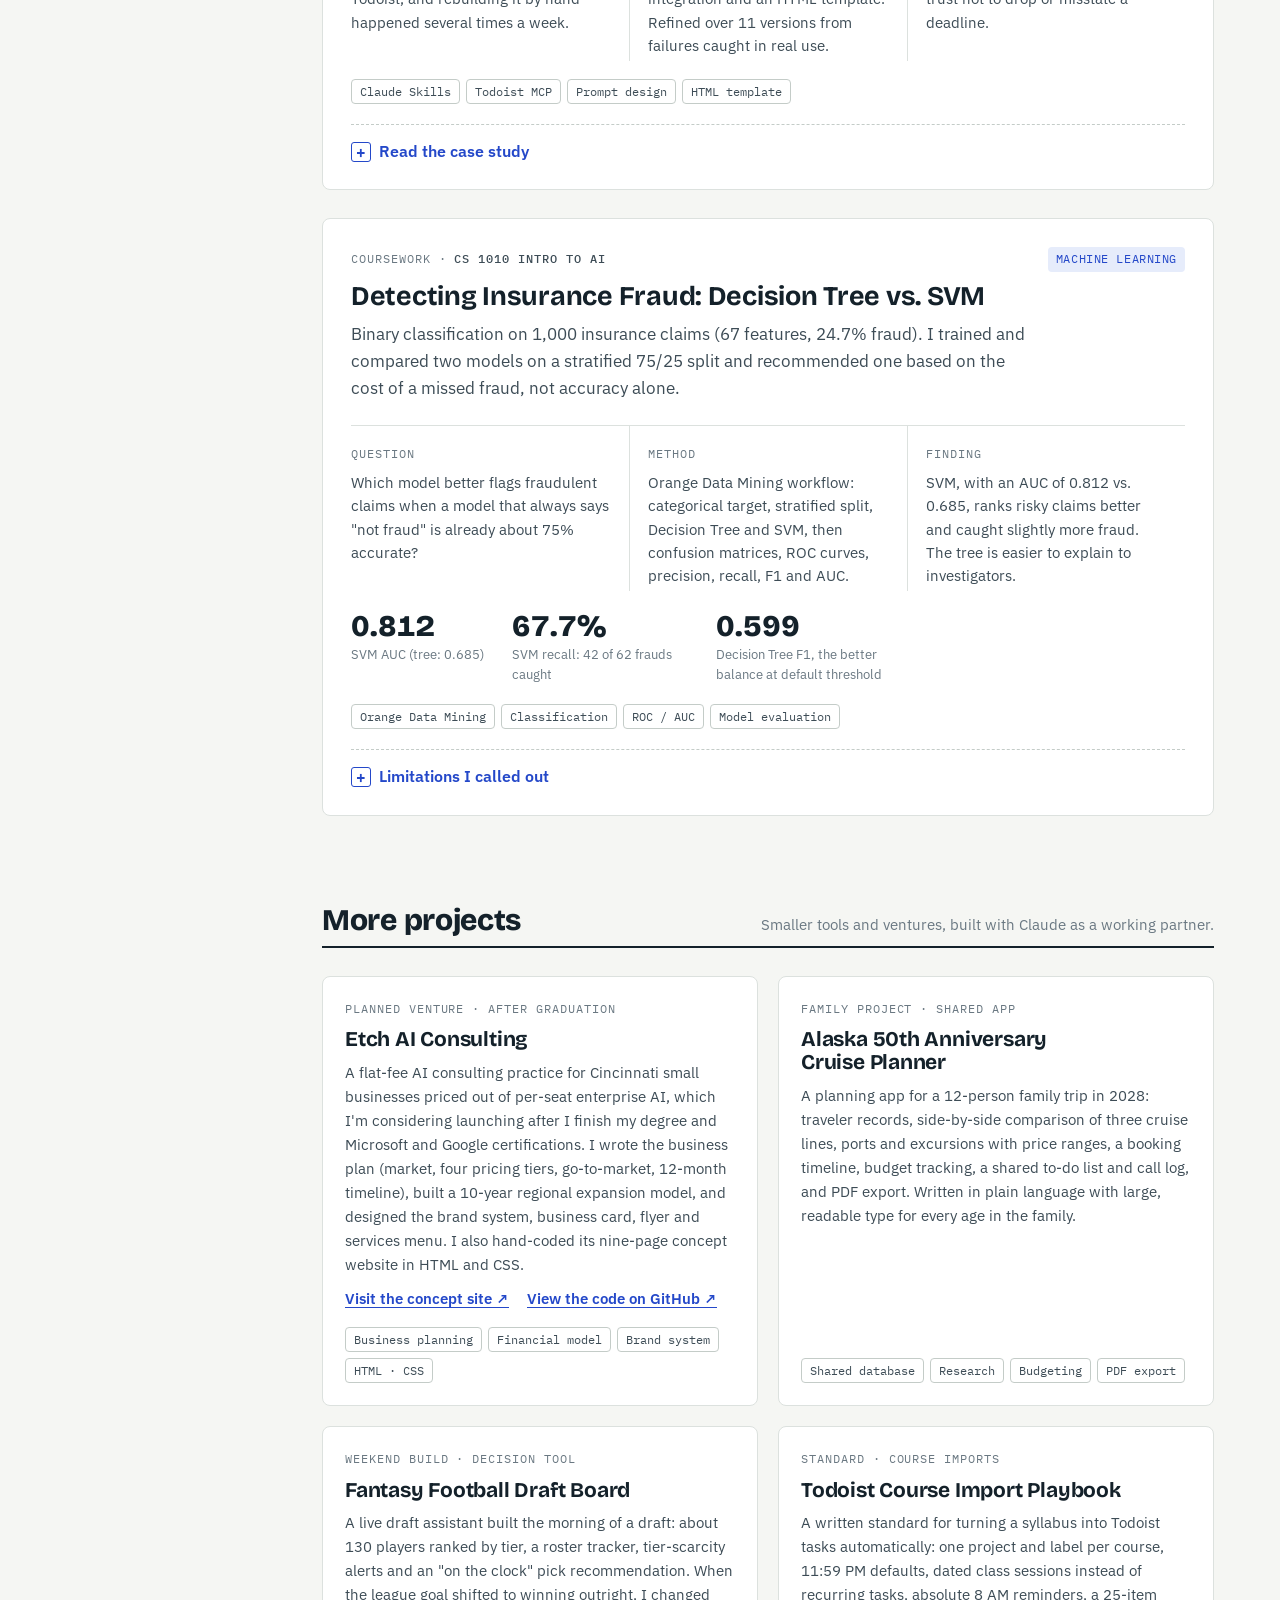
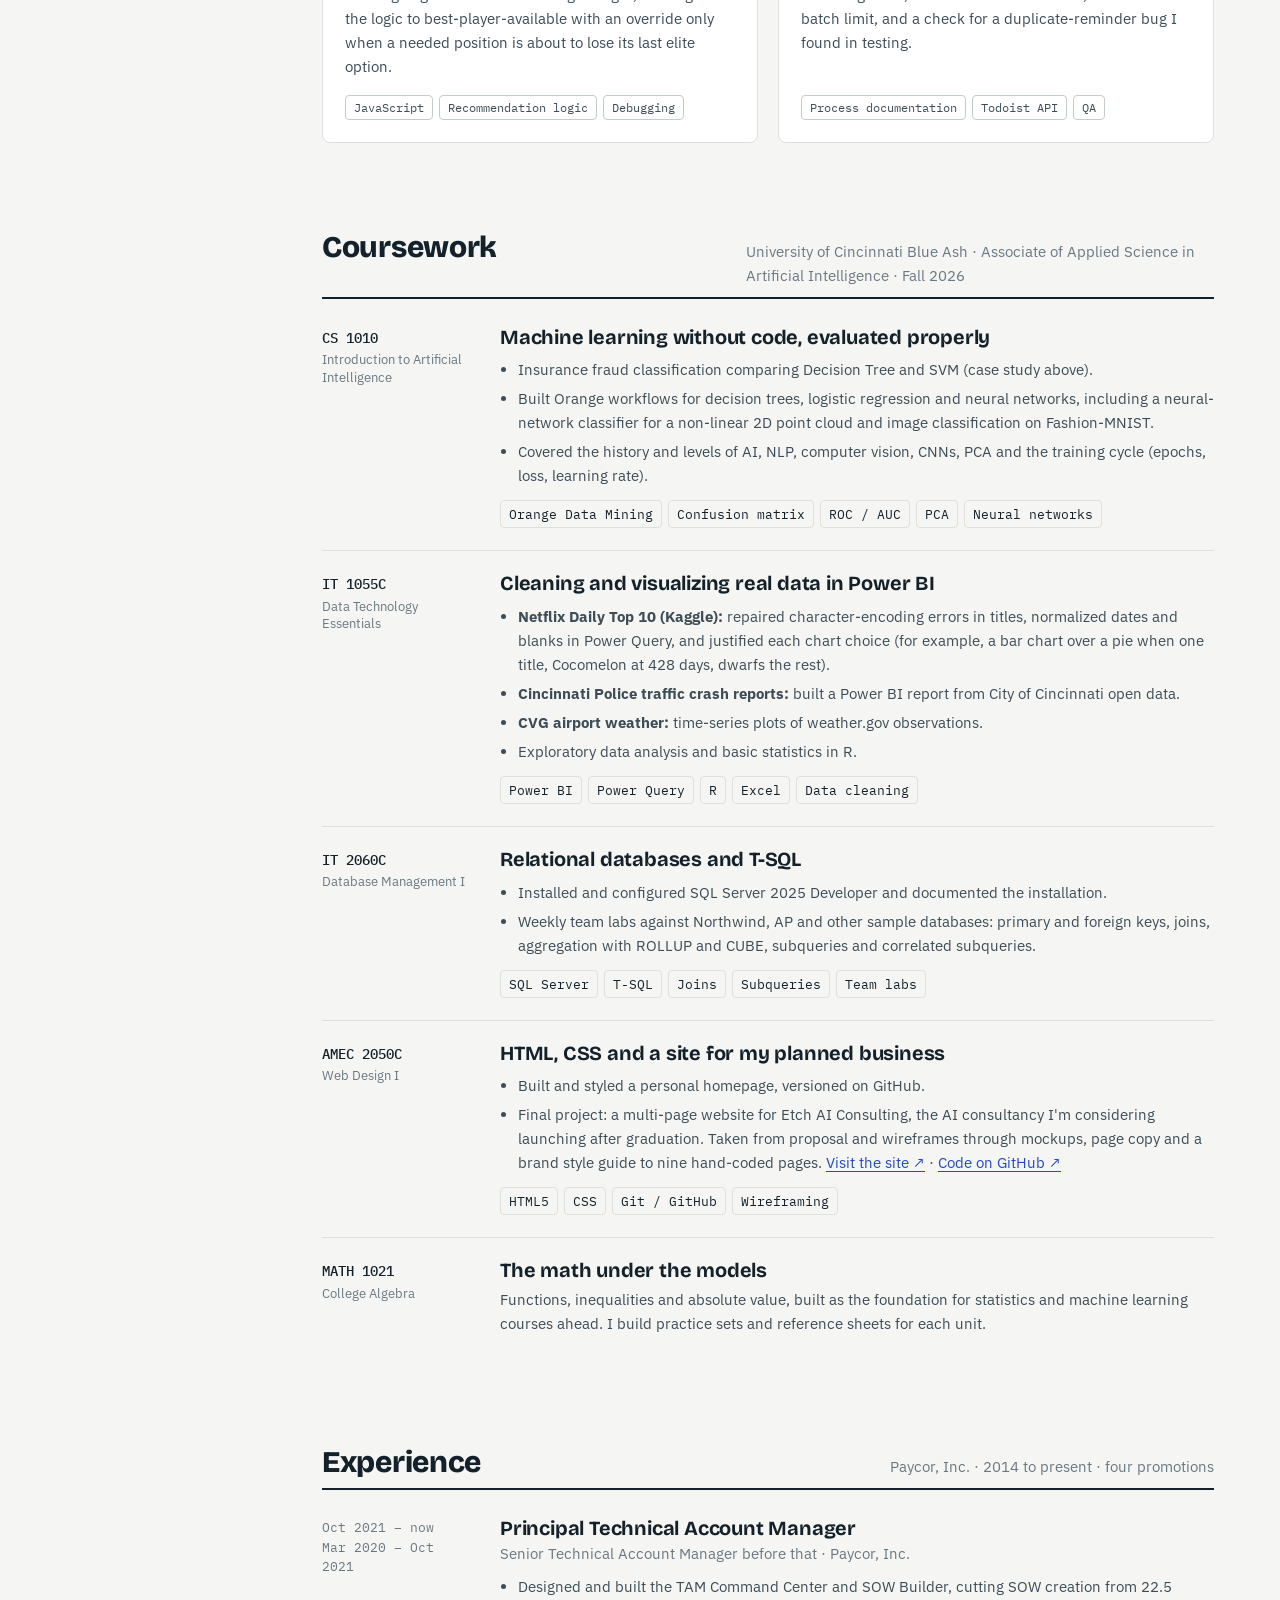
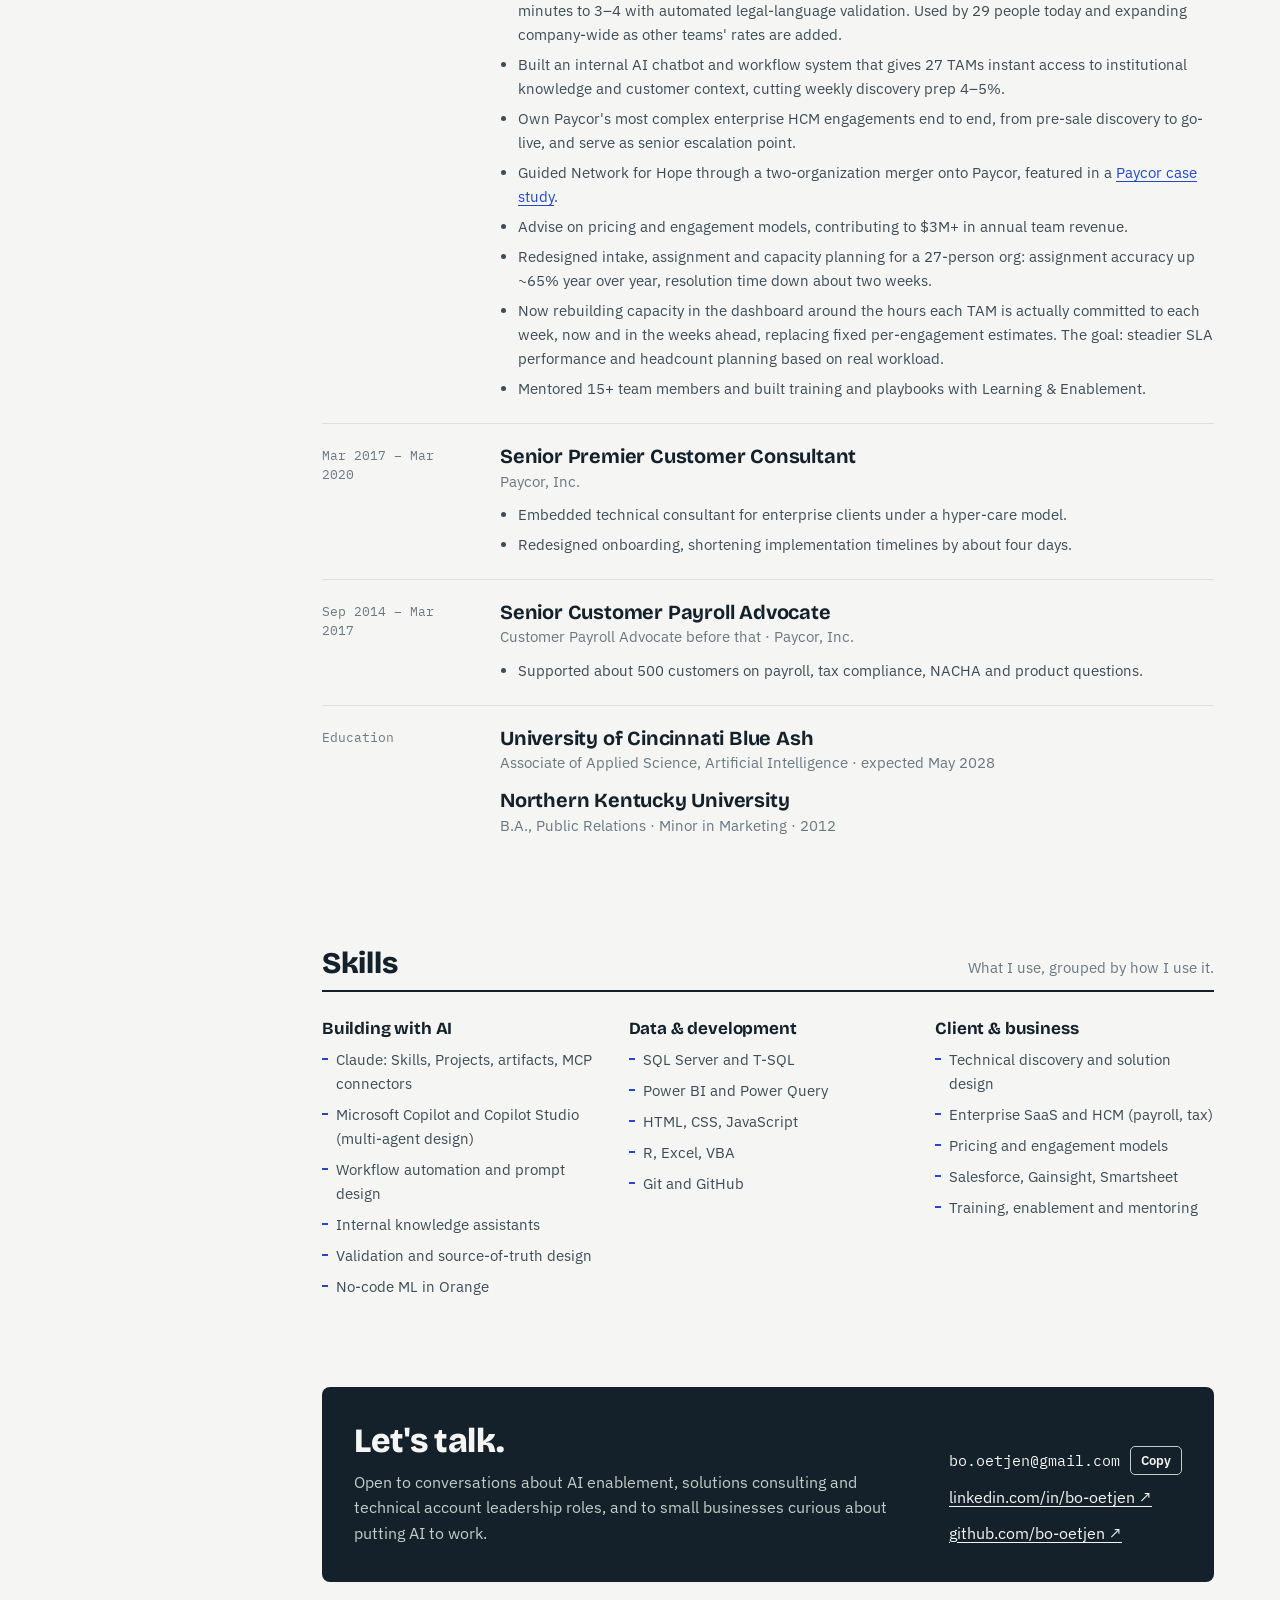
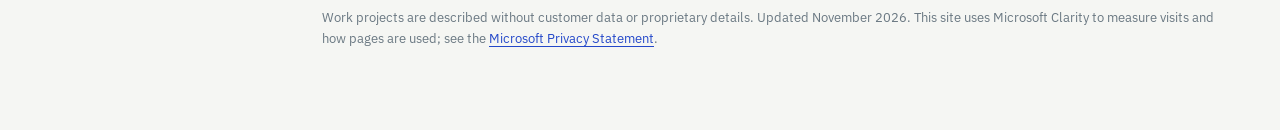
==== commit e198c08f: "Add Family Cruise Planner article section" ====
--- a/index.html
+++ b/index.html
@@ -393,6 +393,50 @@
           </details>
         </article>
 
+        <!-- 2b. Family cruise planner -->
+        <article class="entry">
+          <div class="e-top">
+            <span class="label">Personal · <b>Family coordination</b></span>
+            <span class="tag live">In use by 4 planners</span>
+          </div>
+          <h3>Family Cruise Planner</h3>
+          <p class="sum">A shared planner that lets a 12-person, multi-family group plan a milestone Alaska cruise without a travel agent or a group text. Everyone sees the same information, so each family can make its own decisions and own its own trip.</p>
+          <figure class="shot"><img src="trip-planner.webp" width="1440" height="900" loading="lazy" alt="Family Cruise Planner home page: open decisions, upcoming deadlines, a passport check, and a trip-cost summary showing paid, booked and estimated amounts against the budget."><figcaption>The Home view, shown with a sample group and costs.</figcaption></figure>
+          <div class="spec">
+            <div><span class="label">Problem</span><p>Planning a cruise for a big group usually means one person coordinates everything: collecting choices, relaying prices and answering the same questions in a group text, or paying a travel agent to do it. Decisions get made on partial information.</p></div>
+            <div><span class="label">Built</span><p>A shared web app for the whole trip: cruise line and sailing comparison, port guides with excursion prices, each traveler's cabin, flights and passport expiration, family budgets, a to-do list, a shared log of calls and emails, and a "when to book" calendar.</p></div>
+            <div><span class="label">Result</span><p>Four family members plan in it today. The organizer runs the budget, cruise comparison, cabins and flights from it, while each family adds its own excursions and tracks its own costs. No one has to coordinate anyone else's plans.</p></div>
+          </div>
+          <div class="stats">
+            <div class="stat"><b>12</b><span>travelers across multiple families</span></div>
+            <div class="stat"><b>8</b><span>sections, from cruise comparison to the booking calendar</span></div>
+            <div class="stat"><b>0</b><span>group texts needed to compare an excursion</span></div>
+          </div>
+          <div class="tools"><span>HTML · CSS · JavaScript</span><span>Shared database</span><span>PDF export</span><span>Claude</span></div>
+          <details class="cs">
+            <summary>Read the case study</summary>
+            <div class="cs-body">
+              <div><h4>Why I built it</h4><p>My family is planning a once-in-a-lifetime cruise for 12 people across several households. The usual options were a travel agent or one person coordinating everyone by text. I wanted every family to see the same facts, make their own choices and stop routing every question through the organizer.</p></div>
+              <div><h4>What it does</h4>
+                <ul>
+                  <li><b>Cruises &amp; Ports:</b> side-by-side comparison of cruise lines and sailings, a shortlist, port guides and researched excursions with typical prices.</li>
+                  <li><b>Travelers:</b> each person's cabin assignment, excursions and flights, plus a passport check that flags any passport that expires within six months of the trip. It stores expiration dates only, never passport numbers.</li>
+                  <li><b>Budget &amp; Prices:</b> quotes, booked and paid amounts against a group budget, with each family's excursion costs tracked separately.</li>
+                  <li><b>Questions &amp; Log:</b> notes from every call and email with the cruise line, airlines and hotels, so everyone hears the same answer and can decide for their own family.</li>
+                  <li><b>Choices to Make, To-Dos and Calendar:</b> open decisions with their status, a shared to-do list, and a timeline of when to book deposits, insurance, excursions and flights.</li>
+                </ul>
+              </div>
+              <div><h4>Decisions worth noting</h4>
+                <ul>
+                  <li>Built for non-technical relatives: large readable type, plain-word menus and no jargon.</li>
+                  <li>Families own their part: excursions and their costs belong to each family, so the shared budget stays clean.</li>
+                  <li>Shared by default: every note, price and decision is visible to everyone, which is what replaced the group text.</li>
+                </ul>
+              </div>
+            </div>
+          </details>
+        </article>
+
         <!-- 3. Self-syncing planner skill -->
         <article class="entry">
           <div class="e-top">
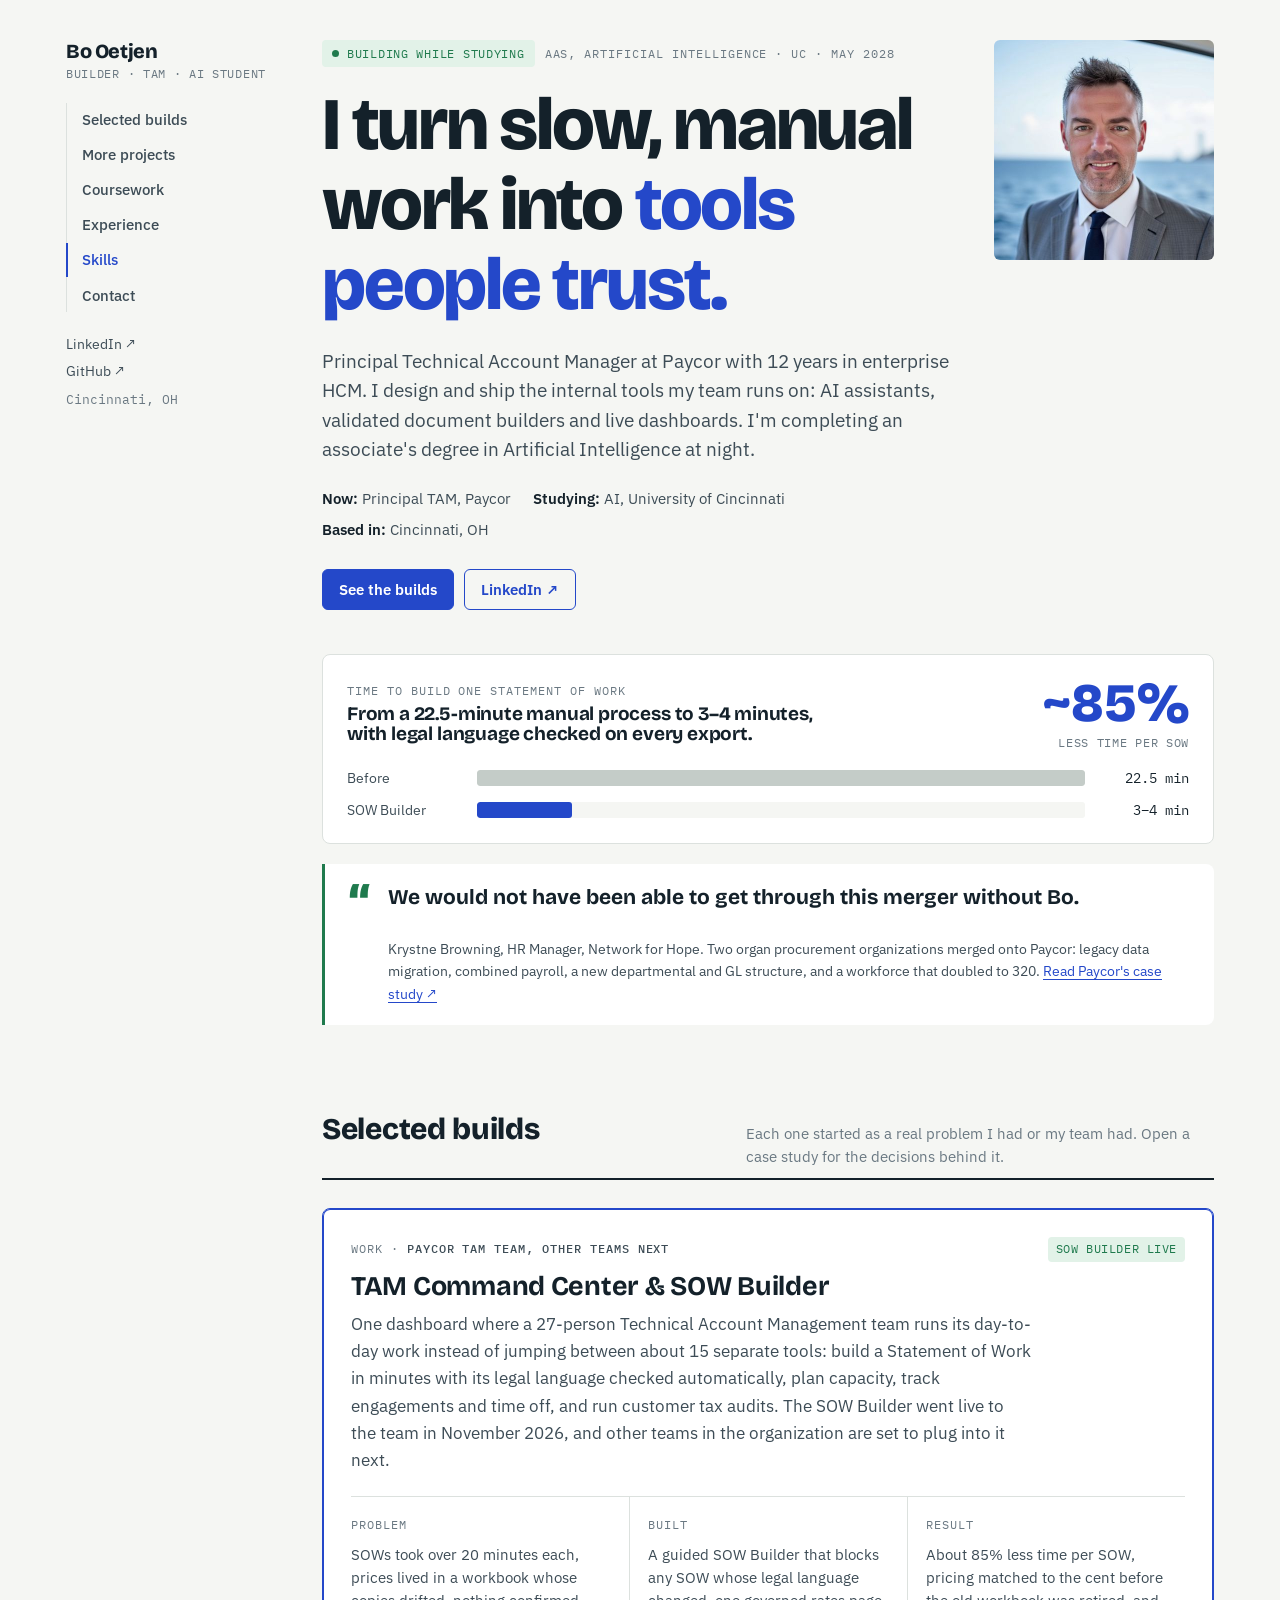
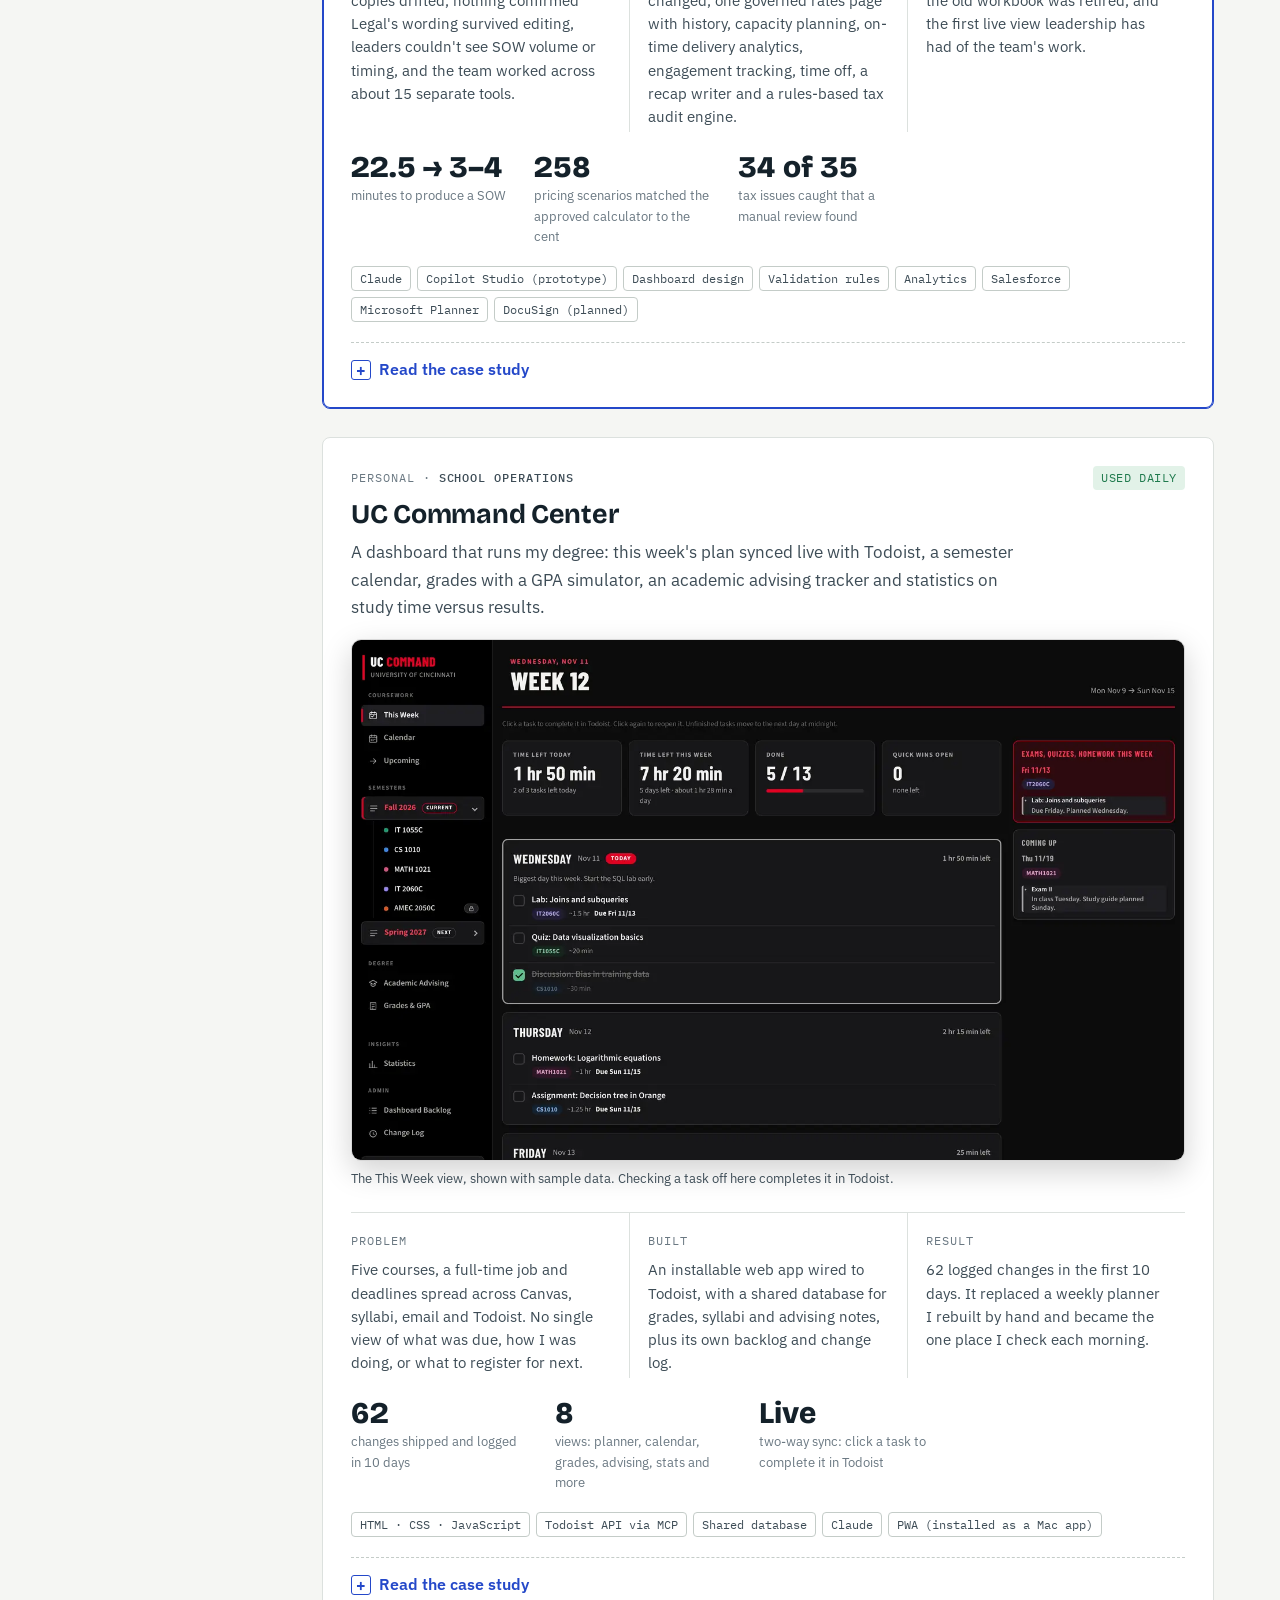
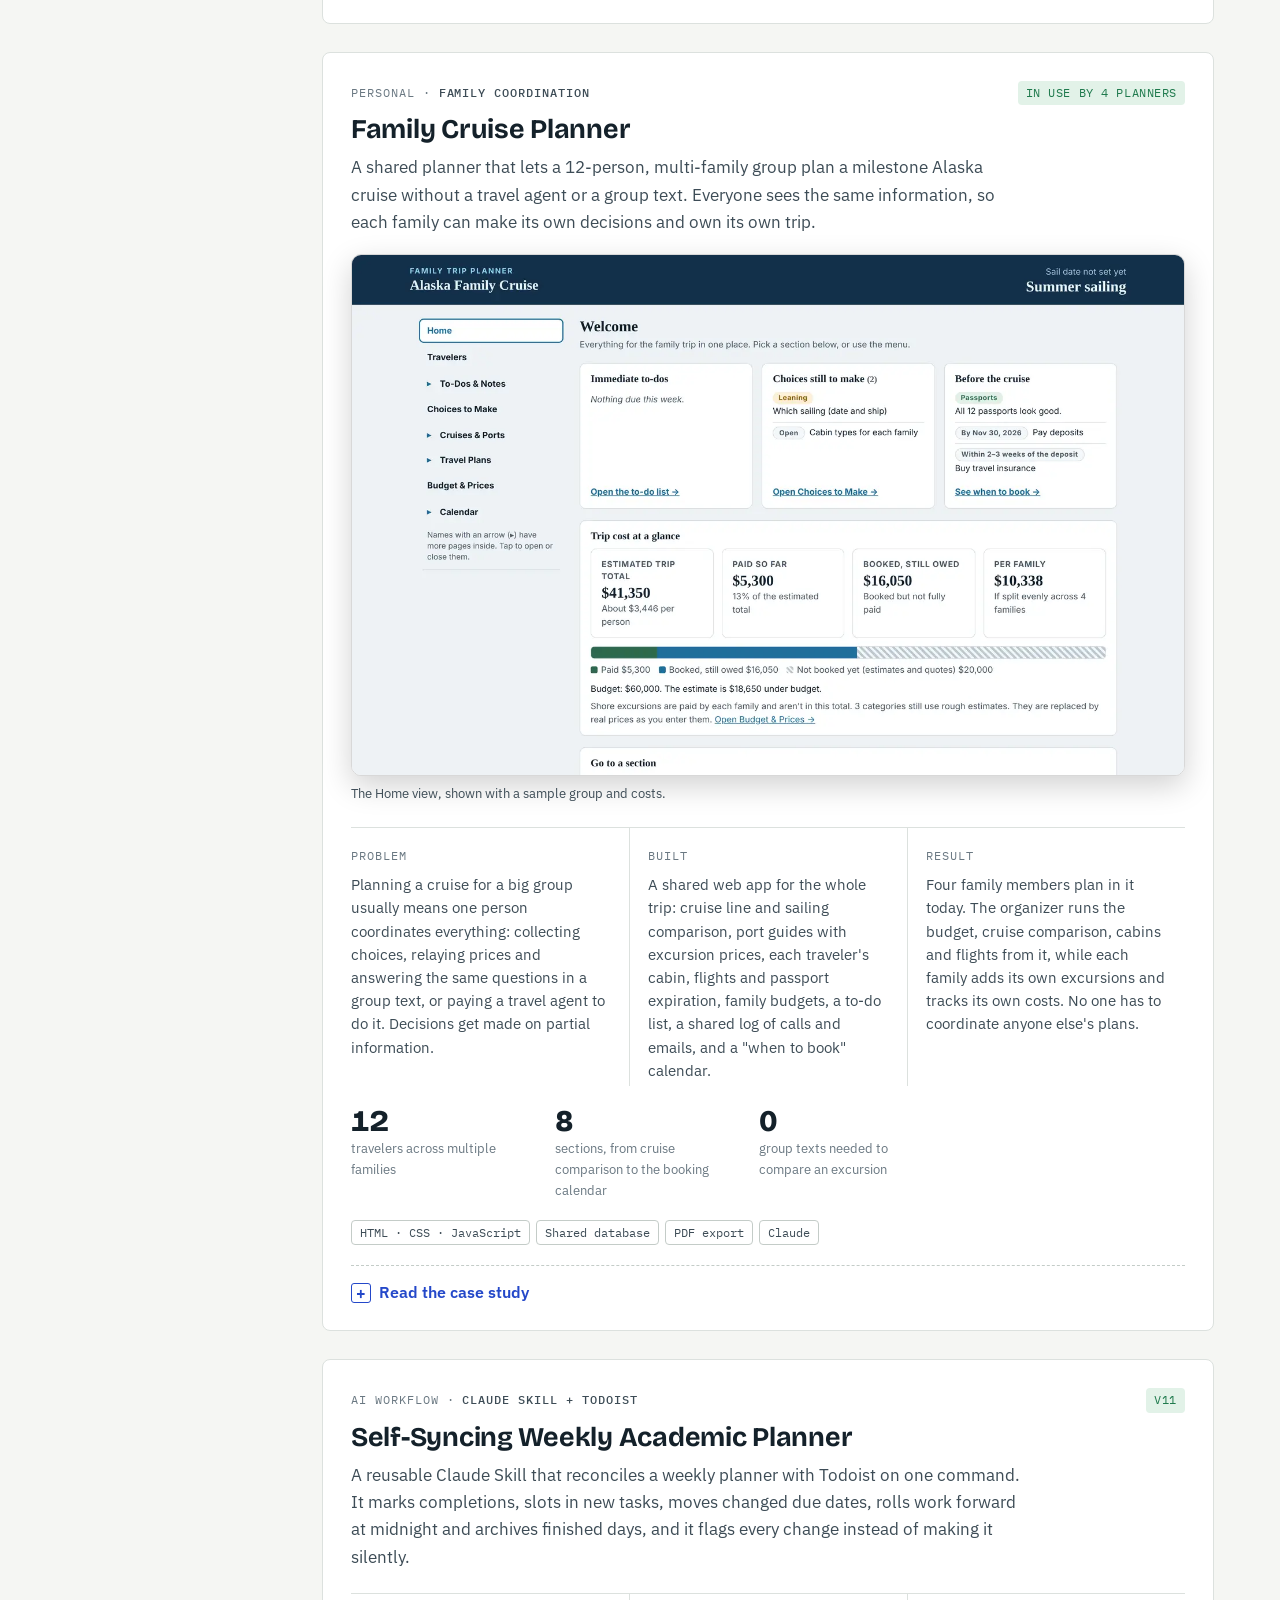
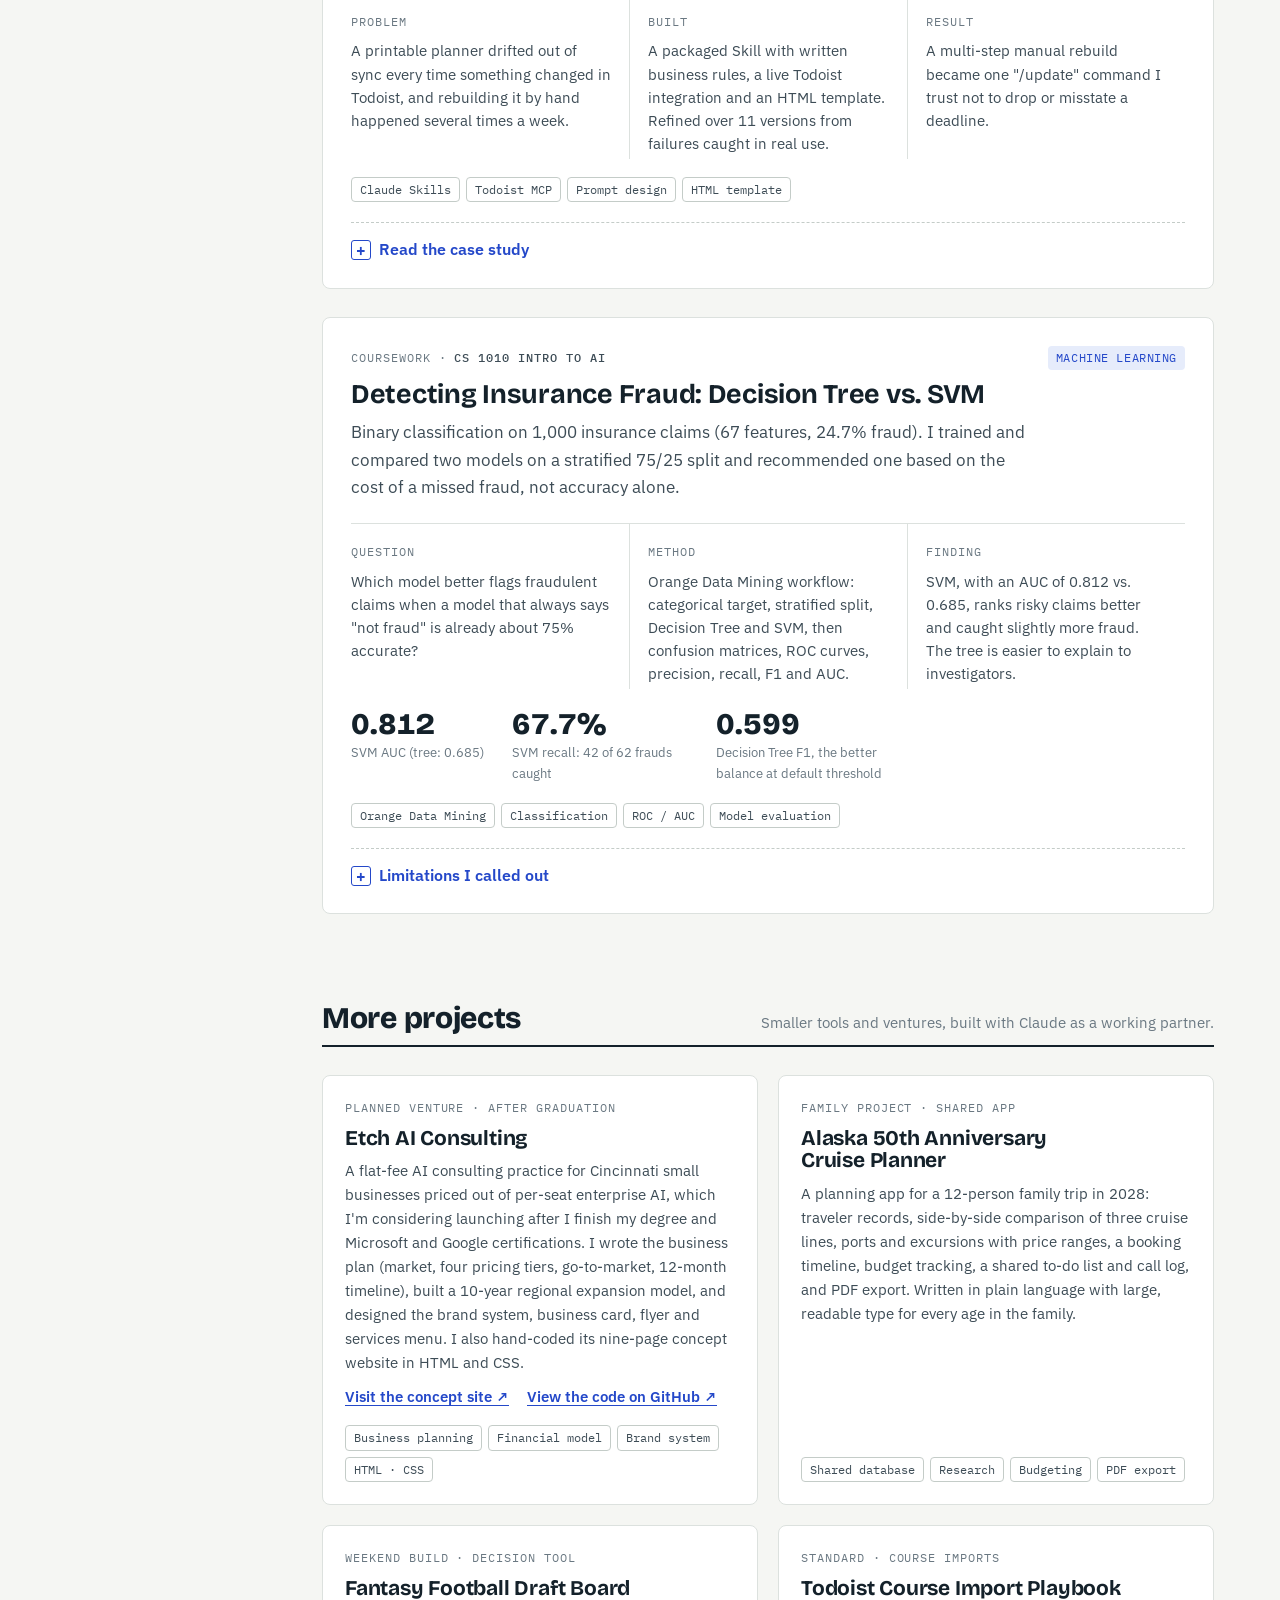
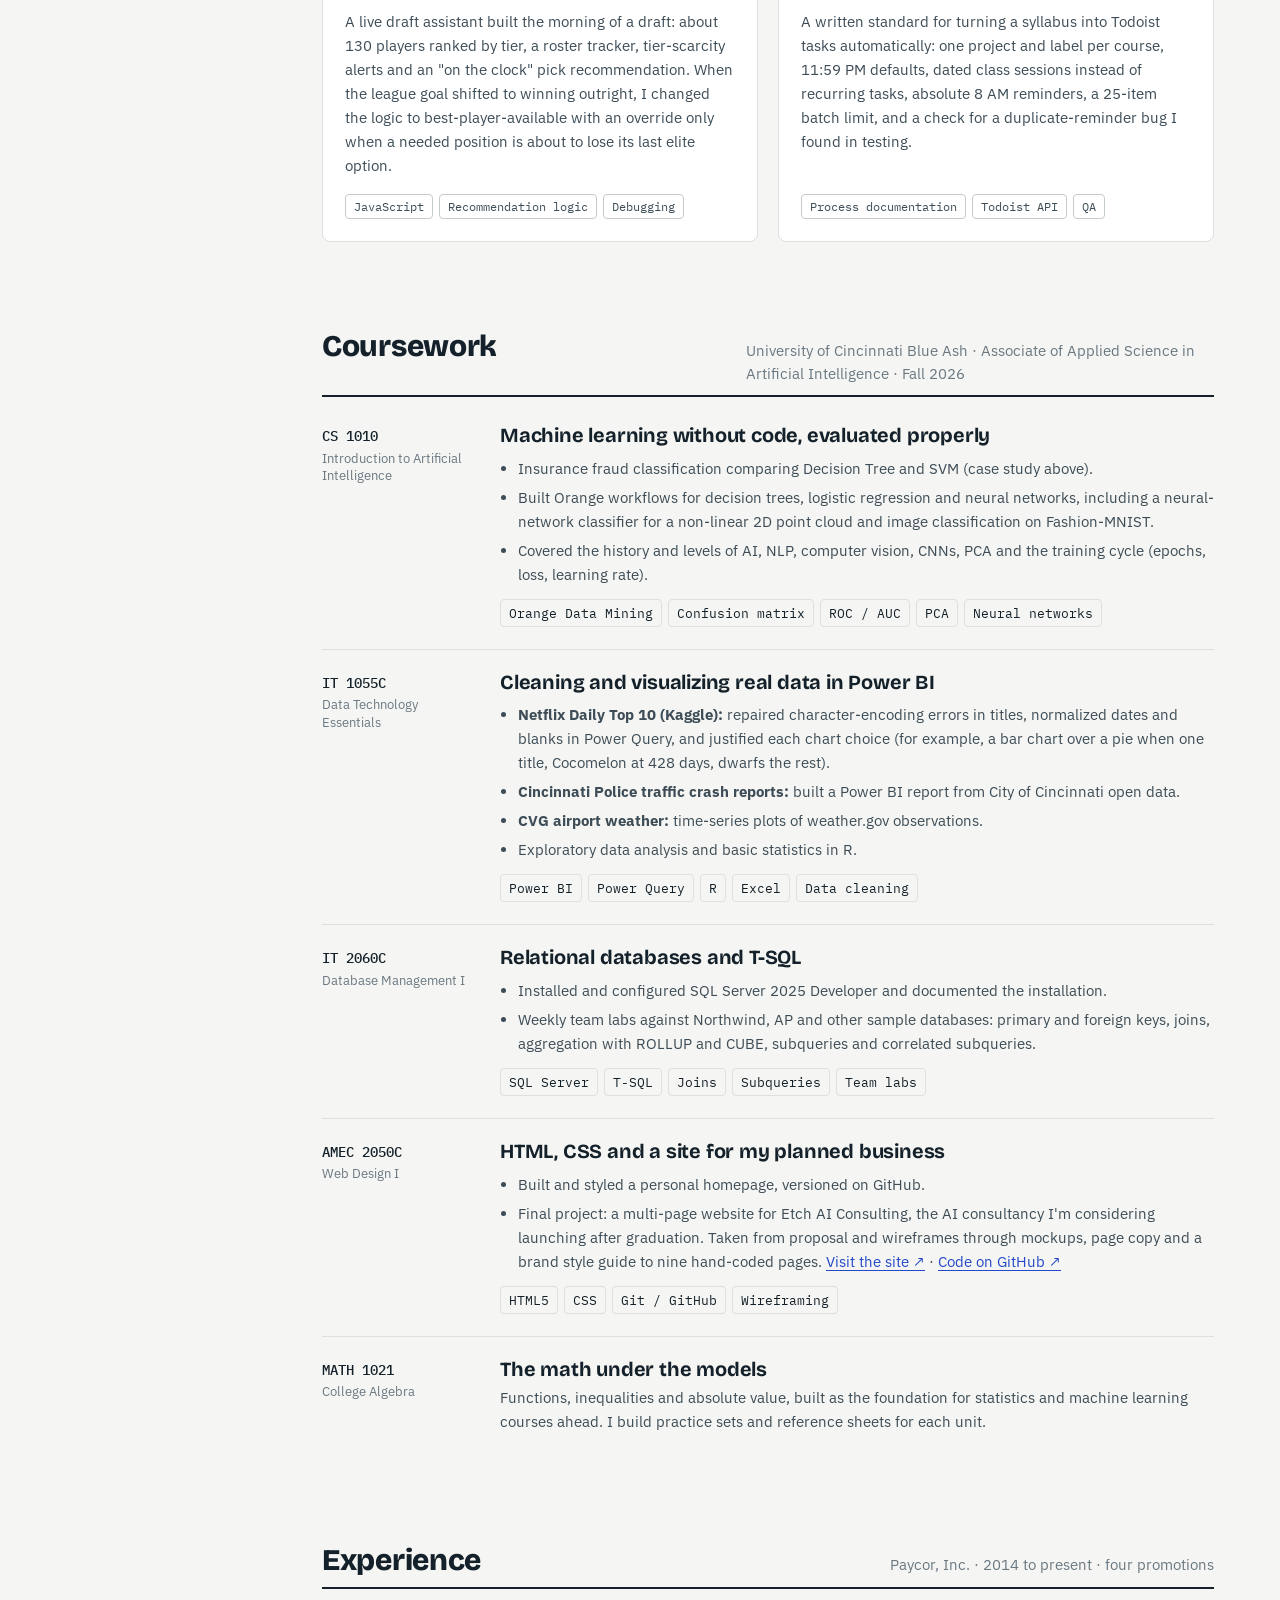
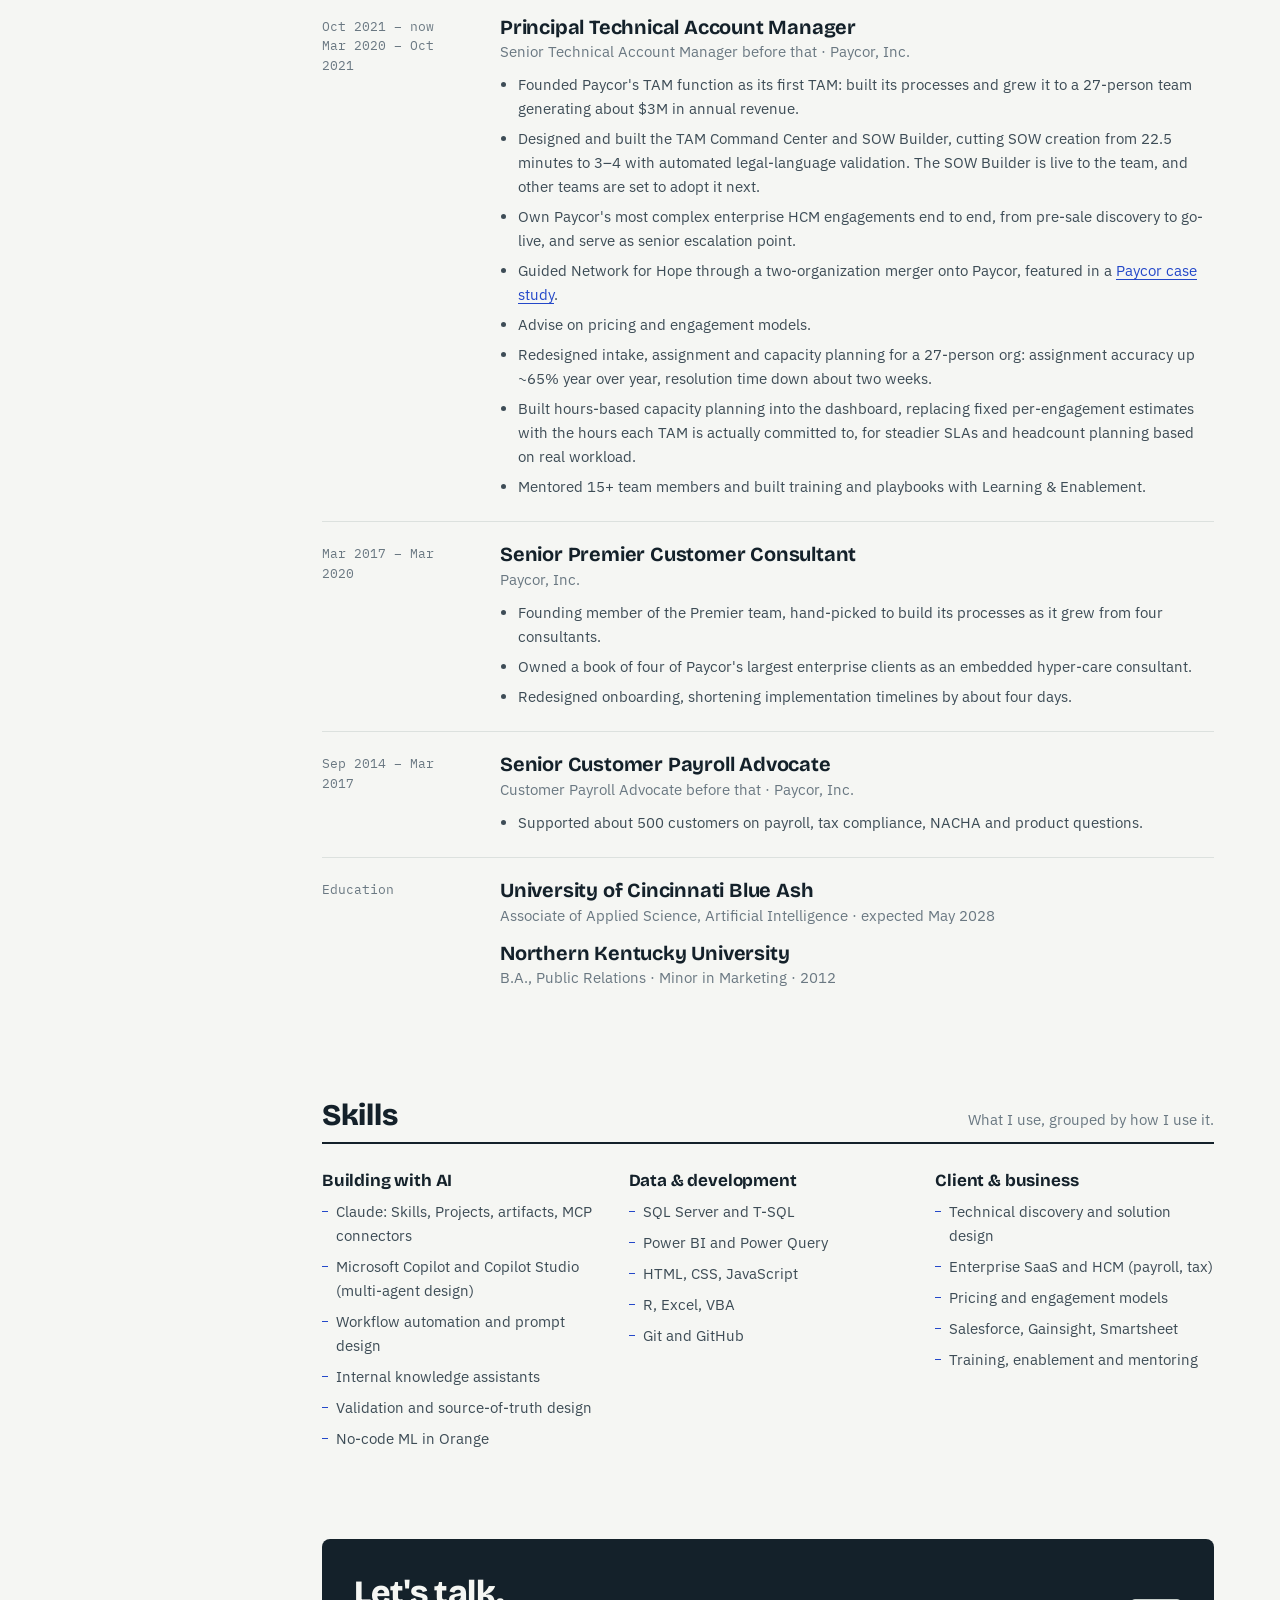
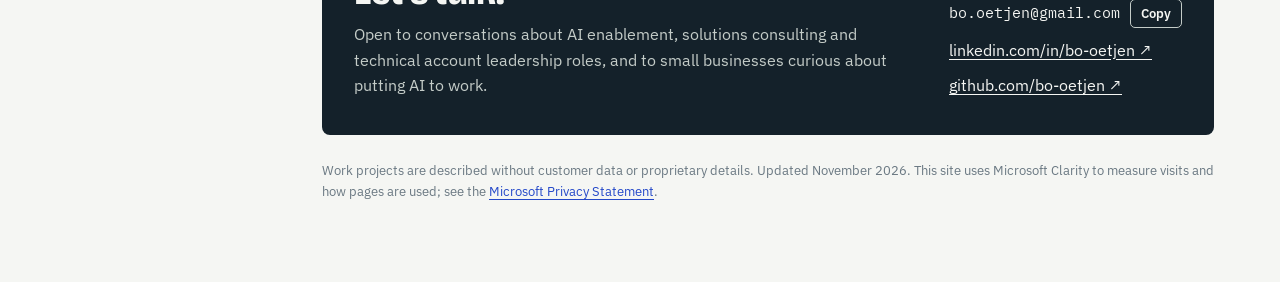
==== commit c196bf7b: "Revise TAM Command Center and SOW Builder details Updated descriptions and statistics for the TAM Co" ====
--- a/index.html
+++ b/index.html
@@ -300,50 +300,49 @@
         <!-- 1. TAM Command Center -->
         <article class="entry lead">
           <div class="e-top">
-            <span class="label">Work · <b>Paycor TAM team, expanding company-wide</b></span>
-            <span class="tag live">In production</span>
+            <span class="label">Work · <b>Paycor TAM team, other teams next</b></span>
+            <span class="tag live">SOW Builder live</span>
           </div>
           <h3>TAM Command Center &amp; SOW Builder</h3>
-          <p class="sum">One dashboard for the Technical Account Management team: build a Statement of Work in minutes, validate its legal language automatically, request time off, manage team work and see which engagements actually earn. It serves 29 users today and is becoming Paycor's company-wide SOW Builder as other teams' rates are added.</p>
+          <p class="sum">One dashboard where a 27-person Technical Account Management team runs its day-to-day work instead of jumping between about 15 separate tools: build a Statement of Work in minutes with its legal language checked automatically, plan capacity, track engagements and time off, and run customer tax audits. The SOW Builder went live to the team in November 2026, and other teams in the organization are set to plug into it next.</p>
           <div class="spec">
-            <div><span class="label">Problem</span><p>SOWs took over 20 minutes each, rates lived in a downloaded Excel workbook, time off lived in spreadsheets that drifted out of sync, and the team's tools were spread across separate sites.</p></div>
-            <div><span class="label">Built</span><p>A SOW builder that validates every SOW so only approved fields change, with pass/fail reports and executive summaries, plus central effective-dated rates, a time-off calendar, usage analytics, a test/live split and a Planner replica.</p></div>
-            <div><span class="label">Result</span><p>About 85% less time per SOW for 29 users, one source of truth for rates and time off, and a platform now being extended to teams across the company.</p></div>
+            <div><span class="label">Problem</span><p>SOWs took over 20 minutes each, prices lived in a workbook whose copies drifted, nothing confirmed Legal's wording survived editing, leaders couldn't see SOW volume or timing, and the team worked across about 15 separate tools.</p></div>
+            <div><span class="label">Built</span><p>A guided SOW Builder that blocks any SOW whose legal language changed, one governed rates page with history, capacity planning, on-time delivery analytics, engagement tracking, time off, a recap writer and a rules-based tax audit engine.</p></div>
+            <div><span class="label">Result</span><p>About 85% less time per SOW, pricing matched to the cent before the old workbook was retired, and the first live view leadership has had of the team's work.</p></div>
           </div>
           <div class="stats">
             <div class="stat"><b>22.5 → 3–4</b><span>minutes to produce a SOW</span></div>
-            <div class="stat"><b>100%</b><span>of SOWs validated automatically, pass or fail</span></div>
-            <div class="stat"><b>29</b><span>users today, with a company-wide rollout underway</span></div>
-          </div>
-          <div class="tools"><span>Copilot Studio (prototype)</span><span>Dashboard design</span><span>Validation rules</span><span>Analytics</span><span>Salesforce</span><span>Microsoft Planner</span><span>DocuSign (planned)</span></div>
+            <div class="stat"><b>258</b><span>pricing scenarios matched the approved calculator to the cent</span></div>
+            <div class="stat"><b>34 of 35</b><span>tax issues caught that a manual review found</span></div>
+          </div>
+          <div class="tools"><span>Claude</span><span>Copilot Studio (prototype)</span><span>Dashboard design</span><span>Validation rules</span><span>Analytics</span><span>Salesforce</span><span>Microsoft Planner</span><span>DocuSign (planned)</span></div>
           <details class="cs">
             <summary>Read the case study</summary>
             <div class="cs-body">
-              <div><h4>The problem</h4><p>Statements of Work are how the TAM team turns a customer's request into billable work. Each one took about 22.5 minutes to assemble by hand, and every manual edit carried a risk that someone changed contract language Legal had approved. Hourly rates came from an Excel workbook that had to be re-downloaded whenever a rate changed. Time off was tracked in spreadsheets that were often out of sync. Capacity was based on fixed estimates per engagement type, so it didn't show how busy each TAM really was, which made SLAs and headcount planning harder. Bookmarks, Planner boards and reports lived in different places.</p></div>
-              <div><h4>Why a dashboard instead of an agent</h4><p>I first designed the SOW Builder in Copilot Studio as an orchestrator: a parent agent handing each part of the SOW to its own child agent. Prototyping it showed that an "interview me" flow, where Copilot asks questions one at a time, was slower than a form that shows every field at once. I moved the build into a dashboard. Choosing the faster tool over the more impressive one is how the time dropped to 3–4 minutes.</p></div>
+              <div><h4>The problem</h4><p>Statements of Work are how the TAM team turns a customer's request into billable work. Each one took about 22.5 minutes to scope, price and assemble by hand. Prices came from a separate workbook whose copies drifted, with no history of changes. Nothing confirmed that the wording Legal had approved survived editing. SOWs existed only as files attached in the CRM, so leaders couldn't see how many were written, for how much, or whether engagements finished on time. Time off, engagement intake, recap emails and the team's links each lived in a different tool.</p></div>
+              <div><h4>Why a dashboard instead of an agent</h4><p>I first designed the SOW Builder in Copilot Studio as a multi-agent system: an orchestrator handing scoping, pricing, document creation and quality checks to specialist agents. In practice the "interview me" flow took minutes between responses, the formatting of the output was inconsistent, and the result was never guaranteed. Company data protection policies also blocked the knowledge sources the agents needed. I pivoted to a lightweight dashboard with every field on one page. Choosing the reliable tool over the more impressive one is how the time dropped to 3–4 minutes.</p></div>
               <div><h4>What I built</h4>
                 <ul class="checks">
-                  <li><span><b>SOW Builder with validation.</b> TAMs edit only the approved fields of a Legal-approved template. Every SOW is then validated to confirm no legal language changed: a pass is logged, a failure is retried once, and a second failure alerts me. Results export to Excel, with an executive summary of every SOW built.</span></li>
-                  <li><span><b>Legal sign-off on templates.</b> Whenever a template is added or changed in the tool, the validation reports go to Legal so they can confirm the tool never alters the legal document.</span></li>
-                  <li><span><b>Central, effective-dated rates.</b> Rates are stored and calculated inside the builder. A rate change can be dated in the future, so it takes effect on its own without anyone downloading a new workbook.</span></li>
-                  <li><span><b>Time-off calendar and requests.</b> Replaces the spreadsheets with one calendar and a request flow that shows accurate availability.</span></li>
-                  <li><span><b>Usage statistics and business analytics.</b> Compares engagement types, shows who credits or waives fees most and by how much, and lists repeat customers with their total spend with the team.</span></li>
-                  <li><span><b>Test and live environments.</b> New features are tried in test so live statistics stay clean.</span></li>
-                  <li><span><b>Planner replica.</b> A sub-team's Microsoft Planner board, managed inside the dashboard, removing a separate tool.</span></li>
-                  <li><span><b>Hours-based capacity (in progress).</b> Capacity and utilization are moving from fixed estimates per engagement type to the hours each TAM is committed to each week, current and future. Managers get a true picture of who has room, TAMs can meet SLAs more consistently, and headcount requests rest on real workload data.</span></li>
-                  <li><span><b>Links &amp; Resources.</b> The team's most-used bookmarks in one place, so the dashboard is the starting point for the day.</span></li>
+                  <li><span><b>SOW Builder with a Legal language check.</b> A four-step guided form prices the engagement, applies credits and waivers, and shows a live preview. Before a SOW can be downloaded, it's compared with the Legal-approved master: only approved fields can change, a failing SOW is blocked with the differences shown, and every check is logged.</span></li>
+                  <li><span><b>Compliance reporting.</b> An Excel validation report of every SOW built, plus an executive summary prepared for Legal's compliance review of tools that touch legal documents.</span></li>
+                  <li><span><b>One governed source for prices.</b> Effective-dated rates with a required reason and a full history, and each SOW records which rate set priced it. Before the old workbook was retired, 258 test engagements were matched to the cent.</span></li>
+                  <li><span><b>Capacity planning and product knowledge.</b> Hours committed to each TAM against hours available, looking back and ahead, with a "who can take it?" ranking by product knowledge and open hours.</span></li>
+                  <li><span><b>On-time delivery.</b> Compares when each engagement closed with the date its SOW promised, without adding new CRM fields.</span></li>
+                  <li><span><b>Tax audit engine.</b> Turns customers' payroll tax reports into a preliminary audit: fixed rules flag likely issues, a TAM reviews the exceptions, and the tool builds an internal review copy and a customer-ready workbook. In testing it caught 34 of the 35 issues a manual review found. Employee names are never stored, and the optional AI explanation of a finding never receives personal or dollar data.</span></li>
+                  <li><span><b>Engagement tracking, time off and recaps.</b> An intake form and board that replaced a Planner process, a team time-off calendar with manager approvals that replaced a separate tracker, and a recap writer that turns a call transcript into a customer email.</span></li>
+                  <li><span><b>Analytics and governance.</b> Usage, business analytics and a fiscal-year forecast, test and live modes, role-based access, release notes and a backlog fed by team feedback.</span></li>
                 </ul>
               </div>
+              <div><h4>Where it stands</h4><p>I built the dashboard in about two weeks, within my own Claude budget, to show leadership what it could do for the team. The SOW Builder is live to the team. The other pages are built and in QA while IT and Product decide whether to host the dashboard internally or license Claude for the team, so every TAM's data flows into one live view.</p></div>
               <div><h4>What's next</h4>
                 <ul class="checks road">
-                  <li><span><b>Company-wide SOW Builder.</b> The builder serves 29 users on the TAM team today. As other teams provide their rates, I'm building them into a company-wide dashboard so every team that writes SOWs uses the same validated builder.</span></li>
-                  <li><span><b>DocuSign integration.</b> Send the SOW for signature from the builder, then attach the fully executed copy to the matching IPW record in Salesforce automatically.</span></li>
-                  <li><span><b>Tax audit module.</b> Pull and examine customer reports and flag likely problem areas for human review. Tax audits are one of the team's most expensive engagements.</span></li>
-                  <li><span><b>Quarterly audit subscription.</b> Repeat the audit every quarter to catch setup errors early, reducing amended returns, late filings, penalties and interest for customers, and creating recurring revenue for the team.</span></li>
-                  <li><span><b>Customer self-service.</b> Let clients start a TAM engagement inside Paycor, sign their part of the SOW and create the IPW in Salesforce automatically.</span></li>
+                  <li><span><b>Other teams.</b> Other teams in the organization are set to plug into the SOW Builder next, and the dashboard is a model for other groups that lack this level of reporting.</span></li>
+                  <li><span><b>One place to work.</b> Connect DocuSign, Salesforce, Gainsight, Gong, Power BI and Microsoft 365 so TAMs can send SOWs for signature, check a customer's credits, log activity and analyze calls without leaving the dashboard.</span></li>
+                  <li><span><b>Call prep assistant.</b> An AI assistant that pulls a customer's full picture from those systems before a call, instead of piecing it together from separate tools.</span></li>
+                  <li><span><b>Local tax review.</b> Extend the tax audit engine to local taxes.</span></li>
                 </ul>
               </div>
-              <div><h4>What it shows</h4><p>Taking an operational process end to end: measuring the baseline, protecting what must not change (legal language, live data), centralizing sources of truth, and building toward revenue rather than only efficiency.</p></div>
+              <div><h4>What it shows</h4><p>Taking an operational process end to end: measuring the baseline, protecting what must not change (legal language, pricing, personal data), turning invisible work into numbers leadership can see, and pivoting when the first tool didn't fit.</p></div>
             </div>
           </details>
         </article>
@@ -613,13 +612,13 @@
             <h3>Principal Technical Account Manager</h3>
             <div class="org">Senior Technical Account Manager before that · Paycor, Inc.</div>
             <ul>
-              <li>Designed and built the TAM Command Center and SOW Builder, cutting SOW creation from 22.5 minutes to 3–4 with automated legal-language validation. Used by 29 people today and expanding company-wide as other teams' rates are added.</li>
-              <li>Built an internal AI chatbot and workflow system that gives 27 TAMs instant access to institutional knowledge and customer context, cutting weekly discovery prep 4–5%.</li>
+              <li>Founded Paycor's TAM function as its first TAM: built its processes and grew it to a 27-person team generating about $3M in annual revenue.</li>
+              <li>Designed and built the TAM Command Center and SOW Builder, cutting SOW creation from 22.5 minutes to 3–4 with automated legal-language validation. The SOW Builder is live to the team, and other teams are set to adopt it next.</li>
               <li>Own Paycor's most complex enterprise HCM engagements end to end, from pre-sale discovery to go-live, and serve as senior escalation point.</li>
               <li>Guided Network for Hope through a two-organization merger onto Paycor, featured in a <a href="https://www.paycor.com/resource-center/case-studies/network-for-hope/" target="_blank" rel="noopener">Paycor case study</a>.</li>
-              <li>Advise on pricing and engagement models, contributing to $3M+ in annual team revenue.</li>
+              <li>Advise on pricing and engagement models.</li>
               <li>Redesigned intake, assignment and capacity planning for a 27-person org: assignment accuracy up ~65% year over year, resolution time down about two weeks.</li>
-              <li>Now rebuilding capacity in the dashboard around the hours each TAM is actually committed to each week, now and in the weeks ahead, replacing fixed per-engagement estimates. The goal: steadier SLA performance and headcount planning based on real workload.</li>
+              <li>Built hours-based capacity planning into the dashboard, replacing fixed per-engagement estimates with the hours each TAM is actually committed to, for steadier SLAs and headcount planning based on real workload.</li>
               <li>Mentored 15+ team members and built training and playbooks with Learning &amp; Enablement.</li>
             </ul>
           </div>
@@ -630,7 +629,8 @@
             <h3>Senior Premier Customer Consultant</h3>
             <div class="org">Paycor, Inc.</div>
             <ul>
-              <li>Embedded technical consultant for enterprise clients under a hyper-care model.</li>
+              <li>Founding member of the Premier team, hand-picked to build its processes as it grew from four consultants.</li>
+              <li>Owned a book of four of Paycor's largest enterprise clients as an embedded hyper-care consultant.</li>
               <li>Redesigned onboarding, shortening implementation timelines by about four days.</li>
             </ul>
           </div>
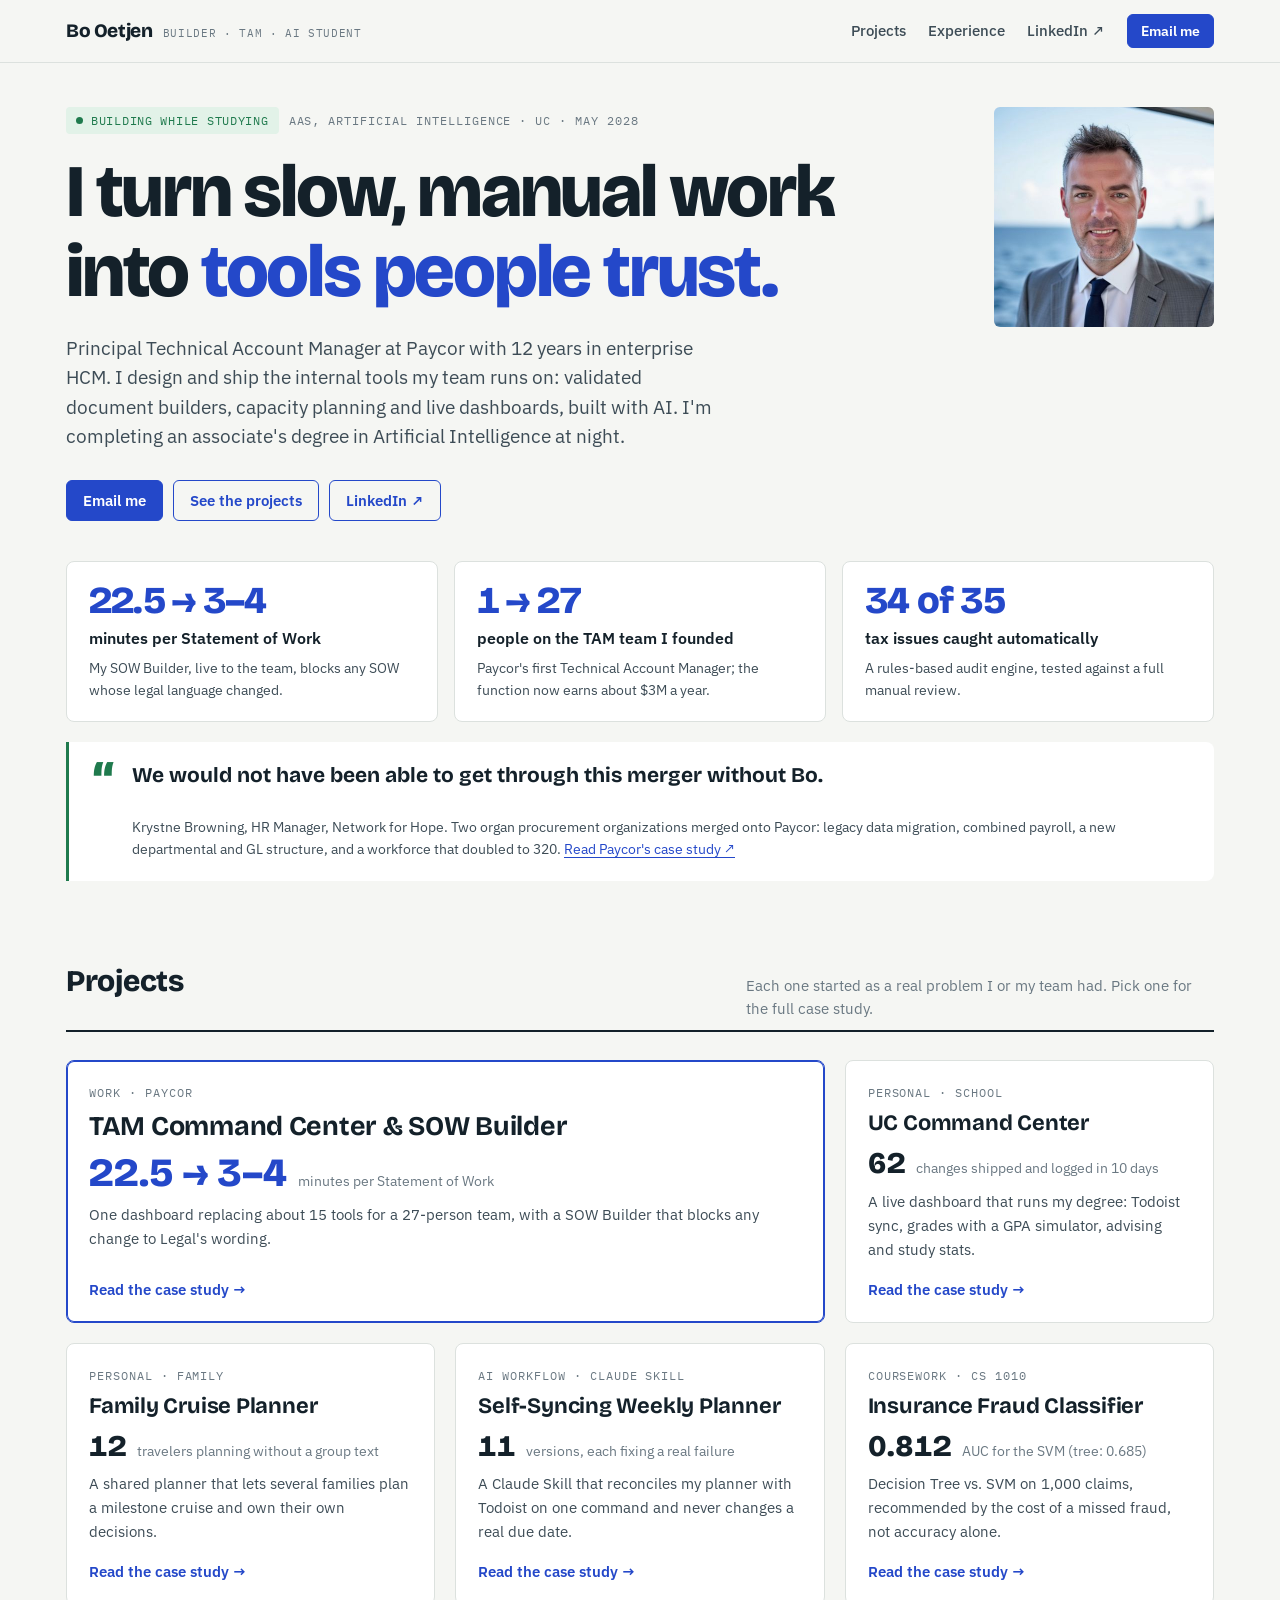
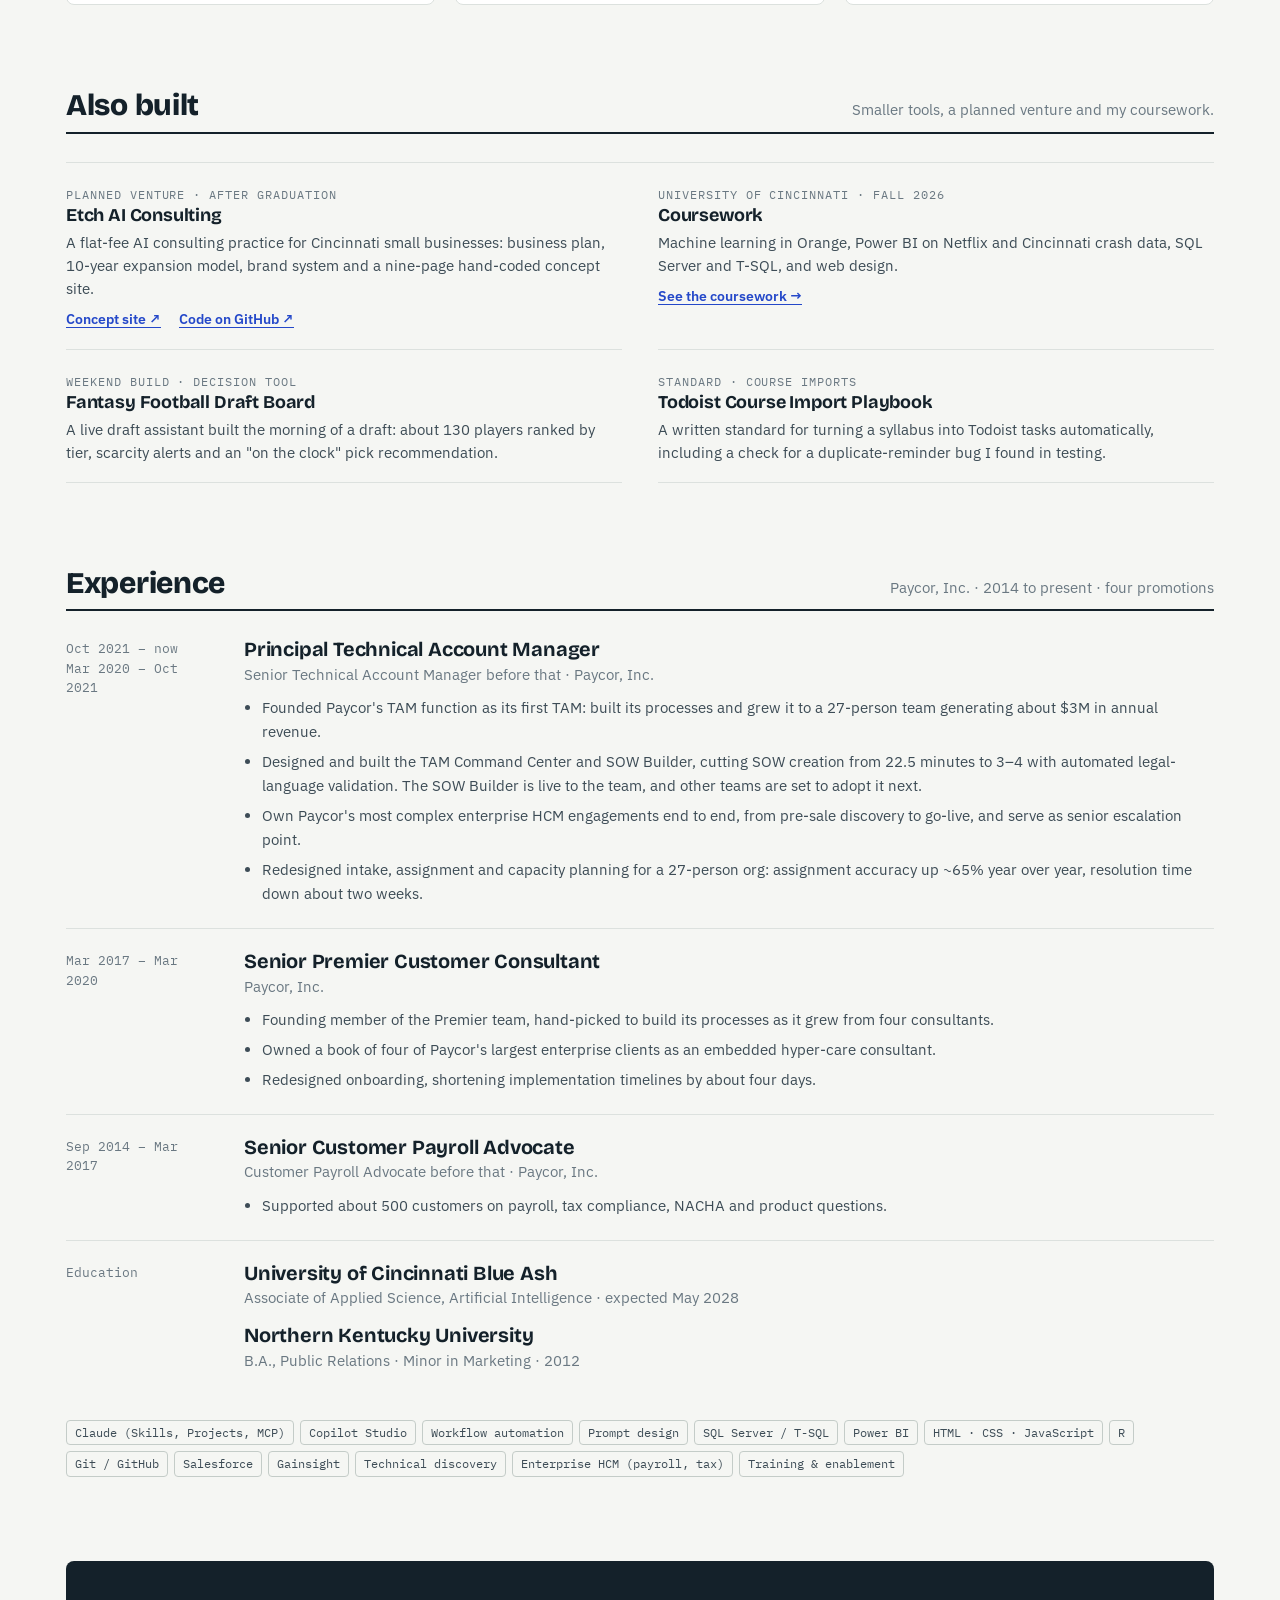
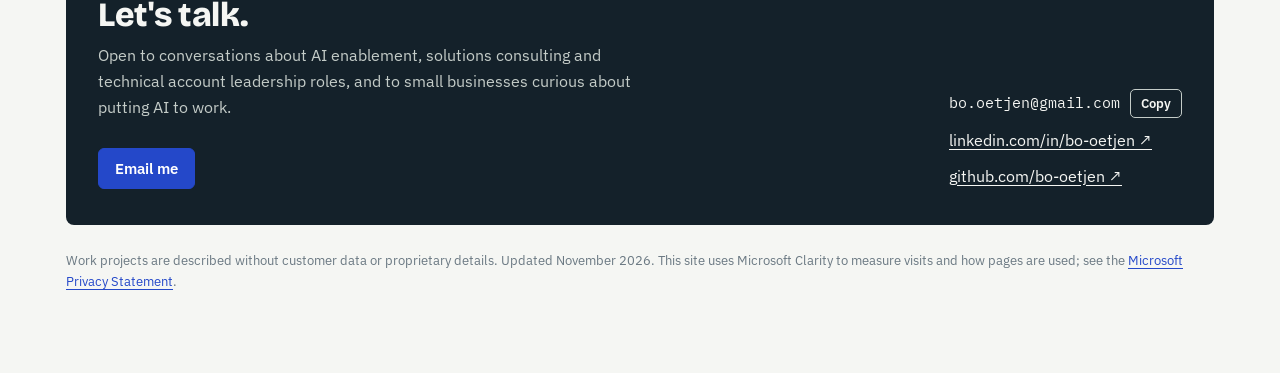
==== commit e6db8388: "Switch to a short home page with project cards" ====
--- a/index.html
+++ b/index.html
@@ -3,251 +3,30 @@
 <head>
 <meta charset="utf-8">
 <meta name="viewport" content="width=device-width,initial-scale=1,viewport-fit=cover">
-<title>Bo Oetjen Portfolio</title>
-<meta name="claude:viewport-fit-sides" content="cover">
-<meta name="description" content="Bo Oetjen: Principal Technical Account Manager at Paycor and AI student at the University of Cincinnati. Workflow automation, AI tools and data projects.">
+<title>Bo Oetjen | AI & Workflow Automation Portfolio</title>
+<meta name="description" content="Bo Oetjen: Principal Technical Account Manager at Paycor and AI student at the University of Cincinnati. Builds that turn slow, manual work into tools people trust.">
 <meta property="og:type" content="website">
-<meta property="og:title" content="Bo Oetjen | AI &amp; Workflow Automation Portfolio">
-<meta property="og:description" content="Principal TAM at Paycor and AI student at UC. Builds that turn slow, manual work into tools people trust, including a SOW Builder that cut creation time from 22.5 to 3-4 minutes.">
+<meta property="og:title" content="Bo Oetjen | AI & Workflow Automation Portfolio">
+<meta property="og:description" content="Bo Oetjen: Principal Technical Account Manager at Paycor and AI student at the University of Cincinnati. Builds that turn slow, manual work into tools people trust.">
 <meta property="og:image" content="https://bo-oetjen.com/og-image.png">
-<meta property="og:image:width" content="1200">
-<meta property="og:image:height" content="627">
 <meta name="twitter:card" content="summary_large_image">
 <link rel="preconnect" href="https://fonts.googleapis.com">
 <link rel="preconnect" href="https://fonts.gstatic.com" crossorigin>
 <link rel="stylesheet" href="https://fonts.googleapis.com/css2?family=Bricolage+Grotesque:opsz,wght@12..96,500;12..96,700;12..96,800&family=IBM+Plex+Sans:ital,wght@0,400;0,500;0,600;1,400&family=IBM+Plex+Mono:wght@400;500&display=swap">
-<style>
-:root{padding-top:env(safe-area-inset-top,0px);padding-bottom:env(safe-area-inset-bottom,0px)}img{max-width:100%}[hidden]{display:none!important}
-/* Layout: a builder's logbook. Sticky index on the left (desktop), one long column of entries.
-   Every build is filed the same way: problem, what was built, result, tools. Cobalt marks action, green marks a passed check. */
-:root{
-  --paper:#F5F6F3; --sheet:#FFFFFF; --ink:#14212A; --ink-2:#3D4C56; --mute:#6A7882; --rule:#DCE1DE; --rule-2:#C4CCC8;
-  --cobalt:#2448C9; --cobalt-ink:#FFFFFF; --cobalt-soft:#E6ECFB;
-  --pass:#1F7A4D; --pass-soft:#E2F2E8; --warn:#9A5B00; --warn-soft:#FBF0DA;
-  --f-display:'Bricolage Grotesque','Avenir Next','Segoe UI',system-ui,sans-serif;
-  --f-body:'IBM Plex Sans',-apple-system,'Segoe UI',Roboto,sans-serif;
-  --f-mono:'IBM Plex Mono',ui-monospace,SFMono-Regular,Menlo,monospace;
-}
-@media (prefers-color-scheme: dark){:root:not([data-theme="light"]){
-  --paper:#0E151A; --sheet:#151F26; --ink:#E8EDEA; --ink-2:#B9C4C0; --mute:#8D9A97; --rule:#24323A; --rule-2:#33444D;
-  --cobalt:#8FA8FF; --cobalt-ink:#0B1433; --cobalt-soft:#1B2747;
-  --pass:#7FD3A4; --pass-soft:#14301F; --warn:#F0C36A; --warn-soft:#33270F; color-scheme:dark}}
-:root[data-theme="dark"]{
-  --paper:#0E151A; --sheet:#151F26; --ink:#E8EDEA; --ink-2:#B9C4C0; --mute:#8D9A97; --rule:#24323A; --rule-2:#33444D;
-  --cobalt:#8FA8FF; --cobalt-ink:#0B1433; --cobalt-soft:#1B2747;
-  --pass:#7FD3A4; --pass-soft:#14301F; --warn:#F0C36A; --warn-soft:#33270F; color-scheme:dark}
-
-*{box-sizing:border-box}
-html{scroll-behavior:smooth}
-@media (prefers-reduced-motion:reduce){html{scroll-behavior:auto}*{transition:none!important}}
-body{background:var(--paper);color:var(--ink);font-family:var(--f-body);font-size:16px;line-height:1.6;margin:0}
-a{color:var(--cobalt);text-underline-offset:3px}
-a:hover{text-decoration-thickness:2px}
-:focus-visible{outline:3px solid var(--cobalt);outline-offset:2px;border-radius:3px}
-h1,h2,h3{font-family:var(--f-display);text-wrap:balance;margin:0;line-height:1.08;letter-spacing:-.01em}
-p{margin:0}
-.mono{font-family:var(--f-mono)}
-.label{font-family:var(--f-mono);font-size:12px;letter-spacing:.08em;text-transform:uppercase;color:var(--mute)}
-
-.wrap{max-width:1180px;margin:0 auto;padding-left:max(16px, env(safe-area-inset-left, 0px));padding-right:max(16px, env(safe-area-inset-right, 0px))}
-.shell{display:grid;grid-template-columns:200px minmax(0,1fr);gap:56px;padding-block:40px 80px}
-
-/* index */
-nav.index{position:sticky;top:calc(28px + env(safe-area-inset-top, 0px));align-self:start;display:flex;flex-direction:column;gap:22px}
-.mark{font-family:var(--f-display);font-weight:800;font-size:20px;letter-spacing:-.02em;color:var(--ink);text-decoration:none;line-height:1.1}
-.mark span{display:block;font-family:var(--f-mono);font-weight:400;font-size:11.5px;letter-spacing:.06em;text-transform:uppercase;color:var(--mute);margin-top:6px}
-nav.index ol{list-style:none;margin:0;padding:0;display:flex;flex-direction:column;gap:2px;border-left:1px solid var(--rule)}
-nav.index a.nl{display:block;padding:5px 0 5px 14px;margin-left:-1px;border-left:2px solid transparent;color:var(--ink-2);text-decoration:none;font-size:14.5px;font-weight:500}
-nav.index a.nl:hover{color:var(--ink);border-left-color:var(--rule-2)}
-nav.index a.nl.on{color:var(--cobalt);border-left-color:var(--cobalt)}
-.side-contact{display:flex;flex-direction:column;gap:6px;font-size:13.5px}
-.side-contact a{color:var(--ink-2);text-decoration:none}
-.side-contact a:hover{color:var(--cobalt)}
-
-main{min-width:0;display:flex;flex-direction:column;gap:88px}
-section{scroll-margin-top:24px}
-.sec-head{display:flex;align-items:baseline;justify-content:space-between;gap:16px;flex-wrap:wrap;border-bottom:2px solid var(--ink);padding-bottom:10px;margin-bottom:28px}
-.sec-head h2{font-size:30px;font-weight:800}
-.sec-head p{color:var(--mute);font-size:14.5px;max-width:52ch}
-
-/* hero */
-.hero{display:grid;grid-template-columns:minmax(0,1fr) 220px;gap:40px;align-items:start}
-.hero .kicker{display:flex;gap:10px;flex-wrap:wrap;align-items:center}
-.status{display:inline-flex;align-items:center;gap:8px;font-family:var(--f-mono);font-size:12px;letter-spacing:.06em;text-transform:uppercase;color:var(--pass);background:var(--pass-soft);border-radius:4px;padding:4px 10px}
-.status::before{content:"";width:7px;height:7px;border-radius:50%;background:var(--pass)}
-.hero h1{font-size:clamp(40px,6.4vw,74px);font-weight:800;margin-top:18px;letter-spacing:-.03em}
-.hero h1 em{font-style:normal;color:var(--cobalt)}
-.hero .lede{font-size:19px;color:var(--ink-2);max-width:60ch;margin-top:22px;line-height:1.55}
-.hero .meta{display:flex;flex-wrap:wrap;gap:8px 22px;margin-top:22px;font-size:14.5px;color:var(--ink-2)}
-.hero .meta b{font-weight:600;color:var(--ink)}
-.portrait{width:100%;max-width:220px;aspect-ratio:1;object-fit:cover;border-radius:6px;display:block;filter:saturate(.92)}
-.cta-row{display:flex;flex-wrap:wrap;gap:10px;margin-top:28px}
-.btn{display:inline-flex;align-items:center;gap:8px;font:600 15px var(--f-body);border-radius:6px;padding:10px 16px;text-decoration:none;cursor:pointer;border:1.5px solid var(--cobalt);background:var(--cobalt);color:var(--cobalt-ink)}
-.btn:hover{filter:brightness(1.08)}
-.btn.ghost{background:transparent;color:var(--cobalt)}
-.btn.ghost:hover{background:var(--cobalt-soft);filter:none}
-
-/* time ledger: the signature detail */
-.ledger{margin-top:44px;background:var(--sheet);border:1px solid var(--rule);border-radius:8px;padding:22px 24px;display:grid;grid-template-columns:minmax(0,1fr) auto;gap:18px 28px;align-items:center}
-.ledger .lt{display:flex;flex-direction:column;gap:4px}
-.ledger h3{font-size:19px;font-weight:700}
-.ledger p{font-size:14.5px;color:var(--ink-2)}
-.bars{grid-column:1/-1;display:flex;flex-direction:column;gap:10px}
-.barrow{display:grid;grid-template-columns:118px minmax(0,1fr) 92px;gap:12px;align-items:center;font-size:14px}
-.barrow .who{color:var(--ink-2)}
-.track{height:16px;background:var(--paper);border-radius:3px;overflow:hidden}
-.fill{height:100%;border-radius:3px}
-.fill.before{background:var(--rule-2);width:100%}
-.fill.after{background:var(--cobalt);width:15.6%}
-.barrow .v{font-family:var(--f-mono);font-variant-numeric:tabular-nums;text-align:right}
-.bignum{font-family:var(--f-display);font-weight:800;font-size:54px;line-height:1;color:var(--cobalt);font-variant-numeric:tabular-nums;text-align:right}
-.bignum small{display:block;font-family:var(--f-mono);font-size:11.5px;font-weight:400;letter-spacing:.06em;text-transform:uppercase;color:var(--mute);margin-top:6px}
-
-/* build entries */
-.entries{display:flex;flex-direction:column;gap:28px}
-.entry{background:var(--sheet);border:1px solid var(--rule);border-radius:8px;padding:28px 28px 24px}
-.entry.lead{border-color:var(--cobalt);box-shadow:0 0 0 1px var(--cobalt) inset}
-.e-top{display:flex;justify-content:space-between;gap:12px;flex-wrap:wrap;align-items:baseline}
-.e-top .label b{color:var(--ink-2);font-weight:500}
-.tag{font-family:var(--f-mono);font-size:11.5px;letter-spacing:.05em;text-transform:uppercase;border-radius:4px;padding:3px 8px;white-space:nowrap}
-.tag.live{background:var(--pass-soft);color:var(--pass)}
-.tag.build{background:var(--warn-soft);color:var(--warn)}
-.tag.school{background:var(--cobalt-soft);color:var(--cobalt)}
-.entry h3{font-size:27px;font-weight:700;margin-top:10px}
-.entry .sum{font-size:17px;color:var(--ink-2);margin-top:10px;max-width:68ch}
-.spec{display:grid;grid-template-columns:repeat(3,minmax(0,1fr));gap:0;margin-top:22px;border-top:1px solid var(--rule)}
-.spec>div{padding:14px 18px 4px 0;min-width:0}
-.spec>div+div{padding-left:18px;border-left:1px solid var(--rule)}
-.spec p{font-size:14.5px;color:var(--ink-2);margin-top:6px}
-.stats{display:flex;flex-wrap:wrap;gap:10px 28px;margin-top:20px}
-.stat{display:flex;flex-direction:column;gap:2px;min-width:0}
-.stat b{font-family:var(--f-display);font-weight:800;font-size:30px;line-height:1.05;font-variant-numeric:tabular-nums}
-.stat span{font-size:13px;color:var(--mute);max-width:22ch}
-.tools{display:flex;flex-wrap:wrap;gap:6px;margin-top:18px}
-.tools span{font-family:var(--f-mono);font-size:12px;color:var(--ink-2);border:1px solid var(--rule-2);border-radius:4px;padding:2px 8px}
-
-details.cs{margin-top:20px;border-top:1px dashed var(--rule-2);padding-top:14px}
-details.cs summary{cursor:pointer;font-weight:600;color:var(--cobalt);list-style:none;display:inline-flex;align-items:center;gap:8px}
-details.cs summary::-webkit-details-marker{display:none}
-details.cs summary::before{content:"+";font-family:var(--f-mono);font-size:16px;width:18px;height:18px;display:inline-flex;align-items:center;justify-content:center;border:1.5px solid currentColor;border-radius:3px;line-height:1}
-details.cs[open] summary::before{content:"\2212"}
-.cs-body{display:flex;flex-direction:column;gap:18px;margin-top:18px;max-width:72ch}
-.cs-body h4{font-family:var(--f-display);font-size:18px;margin:0 0 6px;font-weight:700}
-.cs-body p,.cs-body li{font-size:15.5px;color:var(--ink-2)}
-.cs-body ul{margin:0;padding-left:20px;display:flex;flex-direction:column;gap:6px}
-.checks{list-style:none!important;padding-left:0!important}
-.checks li{display:grid;grid-template-columns:22px minmax(0,1fr);gap:6px}
-.checks li::before{content:"\2713";color:var(--pass);font-weight:700}
-.road li::before{content:"\25CB";color:var(--warn)}
-
-/* smaller builds */
-.grid2{display:grid;grid-template-columns:repeat(2,minmax(0,1fr));gap:20px}
-.mini{background:var(--sheet);border:1px solid var(--rule);border-radius:8px;padding:22px;display:flex;flex-direction:column;gap:10px;min-width:0}
-.mini h3{font-size:21px;font-weight:700}
-.mini p{font-size:15px;color:var(--ink-2)}
-.mini .tools{margin-top:auto;padding-top:6px}
-.mini-links{display:flex;flex-wrap:wrap;gap:6px 18px;font-weight:600;font-size:15px}
-
-/* coursework */
-.courses{display:flex;flex-direction:column}
-.course{display:grid;grid-template-columns:150px minmax(0,1fr);gap:8px 28px;padding:22px 0;border-top:1px solid var(--rule)}
-.course:first-child{border-top:none;padding-top:0}
-.code{font-family:var(--f-mono);font-size:14px;font-weight:500;color:var(--ink)}
-.code small{display:block;font-family:var(--f-body);font-size:13px;color:var(--mute);font-weight:400;margin-top:2px;line-height:1.35}
-.course h3{font-size:20px;font-weight:700}
-.course p{font-size:15px;color:var(--ink-2);margin-top:6px}
-.course ul{margin:10px 0 0;padding-left:18px;display:flex;flex-direction:column;gap:5px}
-.course li{font-size:15px;color:var(--ink-2)}
-.metric-strip{display:flex;flex-wrap:wrap;gap:6px;margin-top:12px}
-.metric-strip span{font-family:var(--f-mono);font-size:12.5px;background:var(--paper);border:1px solid var(--rule);border-radius:4px;padding:3px 8px;font-variant-numeric:tabular-nums}
-
-/* experience */
-.roles{display:flex;flex-direction:column}
-.role{display:grid;grid-template-columns:150px minmax(0,1fr);gap:8px 28px;padding:22px 0;border-top:1px solid var(--rule)}
-.role:first-child{border-top:none;padding-top:0}
-.when{font-family:var(--f-mono);font-size:13px;color:var(--mute);font-variant-numeric:tabular-nums;line-height:1.5}
-.role h3{font-size:20px;font-weight:700}
-.role .org{font-size:14.5px;color:var(--mute);margin-top:2px}
-.role ul{margin:10px 0 0;padding-left:18px;display:flex;flex-direction:column;gap:6px}
-.role li{font-size:15px;color:var(--ink-2)}
-
-/* skills */
-.skills{display:grid;grid-template-columns:repeat(3,minmax(0,1fr));gap:28px}
-.skills h3{font-size:17px;font-weight:700;margin-bottom:10px}
-.skills ul{list-style:none;margin:0;padding:0;display:flex;flex-direction:column;gap:7px}
-.skills li{font-size:15px;color:var(--ink-2);padding-left:14px;position:relative}
-.skills li::before{content:"";position:absolute;left:0;top:.7em;width:6px;height:1.5px;background:var(--cobalt)}
-
-/* contact */
-.contact{background:var(--ink);color:var(--paper);border-radius:8px;padding:36px 32px;display:grid;grid-template-columns:minmax(0,1fr) auto;gap:24px;align-items:end}
-.contact h2{font-size:34px;font-weight:800;color:var(--paper)}
-.contact p{color:var(--rule-2);margin-top:10px;max-width:56ch}
-.contact .rows{display:flex;flex-direction:column;gap:10px;min-width:0}
-.crow{display:flex;align-items:center;gap:10px;flex-wrap:wrap}
-.crow .addr{font-family:var(--f-mono);font-size:15px;color:var(--paper);user-select:all;overflow-wrap:anywhere}
-.crow a{color:var(--paper)}
-.copy{font:600 13px var(--f-body);background:transparent;color:var(--paper);border:1.5px solid var(--rule-2);border-radius:5px;padding:5px 10px;cursor:pointer}
-.copy:hover{border-color:var(--paper)}
-@media (prefers-color-scheme: dark){:root:not([data-theme="light"]) .contact{background:var(--sheet);border:1px solid var(--rule)}}
-:root[data-theme="dark"] .contact{background:var(--sheet);border:1px solid var(--rule)}
-.foot{font-size:13px;color:var(--mute);margin-top:26px}
-.praise{margin:20px 0 0;display:grid;grid-template-columns:auto minmax(0,1fr);gap:4px 18px;align-items:start;padding:20px 24px;border-left:3px solid var(--pass);background:var(--sheet);border-radius:0 8px 8px 0}
-.praise .qm{font-family:var(--f-display);font-weight:800;font-size:52px;line-height:.8;color:var(--pass)}
-.praise blockquote{margin:0;font-family:var(--f-display);font-weight:700;font-size:21px;line-height:1.3;text-wrap:balance}
-.praise p{grid-column:2;font-size:14px;color:var(--ink-2);margin-top:8px}
-@media (max-width:720px){.praise{grid-template-columns:minmax(0,1fr)}.praise p{grid-column:1}.praise .qm{display:none}}
-
-@media (max-width:980px){
-  .shell{grid-template-columns:minmax(0,1fr);gap:28px;padding-top:20px}
-  nav.index{position:static;flex-direction:row;flex-wrap:wrap;align-items:center;gap:12px 20px;border-bottom:1px solid var(--rule);padding-bottom:16px}
-  nav.index ol{flex-direction:row;flex-wrap:wrap;border-left:none;gap:4px 14px}
-  nav.index a.nl{padding:2px 0;border-left:none;margin:0}
-  nav.index a.nl.on{text-decoration:underline;text-underline-offset:5px}
-  .side-contact{display:none}
-  .skills{grid-template-columns:repeat(2,minmax(0,1fr))}
-}
-@media (max-width:720px){
-  main{gap:64px}
-  .hero{grid-template-columns:minmax(0,1fr)}
-  .portrait{max-width:140px;order:-1}
-  .ledger{grid-template-columns:minmax(0,1fr)}
-  .bignum{text-align:left}
-  .barrow{grid-template-columns:84px minmax(0,1fr) 76px}
-  .spec{grid-template-columns:minmax(0,1fr)}
-  .spec>div+div{padding-left:0;border-left:none;border-top:1px solid var(--rule)}
-  .grid2,.skills{grid-template-columns:minmax(0,1fr)}
-  .course,.role{grid-template-columns:minmax(0,1fr)}
-  .entry{padding:22px 18px 20px}
-  .contact{grid-template-columns:minmax(0,1fr);padding:28px 20px}
-}
-.shot{margin:18px 0 6px;max-width:860px}
-.shot img{display:block;width:100%;height:auto;border-radius:10px;border:1px solid var(--line, rgba(127,127,127,.3));box-shadow:0 10px 30px rgba(0,0,0,.18)}
-.shot figcaption{font-size:13px;color:var(--ink-2);margin-top:8px}
-</style>
-
+<link rel="stylesheet" href="site.css">
 </head>
 <body style="margin:0">
+<header class="topbar"><div class="wrap">
+  <a class="tb-mark" href="index.html">Bo Oetjen<small>Builder · TAM · AI student</small></a>
+  <nav class="tb-links" aria-label="Site">
+    <a class="tl" href="index.html#projects">Projects</a>
+    <a class="tl hide-sm" href="index.html#experience">Experience</a>
+    <a class="tl hide-sm" href="https://www.linkedin.com/in/bo-oetjen" target="_blank" rel="noopener">LinkedIn ↗</a>
+    <a class="btn sm" href="mailto:bo.oetjen@gmail.com?subject=Hello%20from%20your%20portfolio" data-ev="clicked_email">Email me</a>
+  </nav>
+</div></header>
 <div class="wrap">
-<div class="shell">
-  <nav class="index" aria-label="Sections">
-    <a class="mark" href="#top">Bo Oetjen<span>Builder · TAM · AI student</span></a>
-    <ol>
-      <li><a class="nl" href="#builds">Selected builds</a></li>
-      <li><a class="nl" href="#more">More projects</a></li>
-      <li><a class="nl" href="#coursework">Coursework</a></li>
-      <li><a class="nl" href="#experience">Experience</a></li>
-      <li><a class="nl" href="#skills">Skills</a></li>
-      <li><a class="nl" href="#contact">Contact</a></li>
-    </ol>
-    <div class="side-contact">
-      <a href="https://www.linkedin.com/in/bo-oetjen" target="_blank" rel="noopener">LinkedIn ↗</a>
-      <a href="https://github.com/bo-oetjen" target="_blank" rel="noopener">GitHub ↗</a>
-      <span class="mono" style="color:var(--mute);font-size:12.5px">Cincinnati, OH</span>
-    </div>
-  </nav>
-
-  <main>
-    <!-- HERO -->
+  <main class="page">
     <section id="top">
       <div class="hero">
         <div>
@@ -256,451 +35,173 @@
             <span class="label">AAS, Artificial Intelligence · UC · May 2028</span>
           </div>
           <h1>I turn slow, manual work into <em>tools people trust.</em></h1>
-          <p class="lede">Principal Technical Account Manager at Paycor with 12 years in enterprise HCM. I design and ship the internal tools my team runs on: AI assistants, validated document builders and live dashboards. I'm completing an associate's degree in Artificial Intelligence at night.</p>
-          <div class="meta">
-            <span><b>Now:</b> Principal TAM, Paycor</span>
-            <span><b>Studying:</b> AI, University of Cincinnati</span>
-            <span><b>Based in:</b> Cincinnati, OH</span>
-          </div>
+          <p class="lede">Principal Technical Account Manager at Paycor with 12 years in enterprise HCM. I design and ship the internal tools my team runs on: validated document builders, capacity planning and live dashboards, built with AI. I'm completing an associate's degree in Artificial Intelligence at night.</p>
           <div class="cta-row">
-            <a class="btn" href="#builds">See the builds</a>
+            <a class="btn" href="mailto:bo.oetjen@gmail.com?subject=Hello%20from%20your%20portfolio" data-ev="clicked_email">Email me</a>
+            <a class="btn ghost" href="#projects">See the projects</a>
             <a class="btn ghost" href="https://www.linkedin.com/in/bo-oetjen" target="_blank" rel="noopener">LinkedIn ↗</a>
           </div>
         </div>
         <img class="portrait" src="[data-uri]" alt="Portrait of Bo Oetjen">
       </div>
 
-      <div class="ledger" aria-label="Time to produce one Statement of Work">
-        <div class="lt">
-          <span class="label">Time to build one Statement of Work</span>
-          <h3>From a 22.5-minute manual process to 3–4 minutes, with legal language checked on every export.</h3>
-        </div>
-        <div class="bignum">~85%<small>less time per SOW</small></div>
-        <div class="bars">
-          <div class="barrow"><span class="who">Before</span><div class="track"><div class="fill before"></div></div><span class="v">22.5 min</span></div>
-          <div class="barrow"><span class="who">SOW Builder</span><div class="track"><div class="fill after"></div></div><span class="v">3–4 min</span></div>
-        </div>
-      </div>
-
+      <div class="proof" aria-label="Selected results">
+        <a class="pf" href="projects/tam-command-center.html" data-ev="proof_sow">
+          <span class="pn">22.5 → 3–4</span>
+          <span class="pt">minutes per Statement of Work</span>
+          <span class="pd">My SOW Builder, live to the team, blocks any SOW whose legal language changed.</span>
+        </a>
+        <a class="pf" href="#experience" data-ev="proof_team">
+          <span class="pn">1 → 27</span>
+          <span class="pt">people on the TAM team I founded</span>
+          <span class="pd">Paycor's first Technical Account Manager; the function now earns about $3M a year.</span>
+        </a>
+        <a class="pf" href="projects/tam-command-center.html" data-ev="proof_tax">
+          <span class="pn">34 of 35</span>
+          <span class="pt">tax issues caught automatically</span>
+          <span class="pd">A rules-based audit engine, tested against a full manual review.</span>
+        </a>
+      </div>
       <figure class="praise">
-        <span class="qm" aria-hidden="true">“</span>
-        <blockquote>We would not have been able to get through this merger without Bo.</blockquote>
-        <p>Krystne Browning, HR Manager, Network for Hope. Two organ procurement organizations merged onto Paycor: legacy data migration, combined payroll, a new departmental and GL structure, and a workforce that doubled to 320. <a href="https://www.paycor.com/resource-center/case-studies/network-for-hope/" target="_blank" rel="noopener">Read Paycor's case study ↗</a></p>
-      </figure>
-    </section>
-
-    <!-- SELECTED BUILDS -->
-    <section id="builds">
+<span aria-hidden="true" class="qm">“</span>
+<blockquote>We would not have been able to get through this merger without Bo.</blockquote>
+<p>Krystne Browning, HR Manager, Network for Hope. Two organ procurement organizations merged onto Paycor: legacy data migration, combined payroll, a new departmental and GL structure, and a workforce that doubled to 320. <a href="https://www.paycor.com/resource-center/case-studies/network-for-hope/" rel="noopener" target="_blank">Read Paycor's case study ↗</a></p>
+</figure>
+    </section>
+
+    <section id="projects">
+      <span id="builds"></span><span id="more"></span>
       <div class="sec-head">
-        <h2>Selected builds</h2>
-        <p>Each one started as a real problem I had or my team had. Open a case study for the decisions behind it.</p>
-      </div>
-      <div class="entries">
-
-        <!-- 1. TAM Command Center -->
-        <article class="entry lead">
-          <div class="e-top">
-            <span class="label">Work · <b>Paycor TAM team, other teams next</b></span>
-            <span class="tag live">SOW Builder live</span>
-          </div>
+        <h2>Projects</h2>
+        <p>Each one started as a real problem I or my team had. Pick one for the full case study.</p>
+      </div>
+      <div class="cards">
+        <a class="card lead" href="projects/tam-command-center.html" data-ev="card_tam_command_center">
+          <span class="label">Work · Paycor</span>
           <h3>TAM Command Center &amp; SOW Builder</h3>
-          <p class="sum">One dashboard where a 27-person Technical Account Management team runs its day-to-day work instead of jumping between about 15 separate tools: build a Statement of Work in minutes with its legal language checked automatically, plan capacity, track engagements and time off, and run customer tax audits. The SOW Builder went live to the team in November 2026, and other teams in the organization are set to plug into it next.</p>
-          <div class="spec">
-            <div><span class="label">Problem</span><p>SOWs took over 20 minutes each, prices lived in a workbook whose copies drifted, nothing confirmed Legal's wording survived editing, leaders couldn't see SOW volume or timing, and the team worked across about 15 separate tools.</p></div>
-            <div><span class="label">Built</span><p>A guided SOW Builder that blocks any SOW whose legal language changed, one governed rates page with history, capacity planning, on-time delivery analytics, engagement tracking, time off, a recap writer and a rules-based tax audit engine.</p></div>
-            <div><span class="label">Result</span><p>About 85% less time per SOW, pricing matched to the cent before the old workbook was retired, and the first live view leadership has had of the team's work.</p></div>
-          </div>
-          <div class="stats">
-            <div class="stat"><b>22.5 → 3–4</b><span>minutes to produce a SOW</span></div>
-            <div class="stat"><b>258</b><span>pricing scenarios matched the approved calculator to the cent</span></div>
-            <div class="stat"><b>34 of 35</b><span>tax issues caught that a manual review found</span></div>
-          </div>
-          <div class="tools"><span>Claude</span><span>Copilot Studio (prototype)</span><span>Dashboard design</span><span>Validation rules</span><span>Analytics</span><span>Salesforce</span><span>Microsoft Planner</span><span>DocuSign (planned)</span></div>
-          <details class="cs">
-            <summary>Read the case study</summary>
-            <div class="cs-body">
-              <div><h4>The problem</h4><p>Statements of Work are how the TAM team turns a customer's request into billable work. Each one took about 22.5 minutes to scope, price and assemble by hand. Prices came from a separate workbook whose copies drifted, with no history of changes. Nothing confirmed that the wording Legal had approved survived editing. SOWs existed only as files attached in the CRM, so leaders couldn't see how many were written, for how much, or whether engagements finished on time. Time off, engagement intake, recap emails and the team's links each lived in a different tool.</p></div>
-              <div><h4>Why a dashboard instead of an agent</h4><p>I first designed the SOW Builder in Copilot Studio as a multi-agent system: an orchestrator handing scoping, pricing, document creation and quality checks to specialist agents. In practice the "interview me" flow took minutes between responses, the formatting of the output was inconsistent, and the result was never guaranteed. Company data protection policies also blocked the knowledge sources the agents needed. I pivoted to a lightweight dashboard with every field on one page. Choosing the reliable tool over the more impressive one is how the time dropped to 3–4 minutes.</p></div>
-              <div><h4>What I built</h4>
-                <ul class="checks">
-                  <li><span><b>SOW Builder with a Legal language check.</b> A four-step guided form prices the engagement, applies credits and waivers, and shows a live preview. Before a SOW can be downloaded, it's compared with the Legal-approved master: only approved fields can change, a failing SOW is blocked with the differences shown, and every check is logged.</span></li>
-                  <li><span><b>Compliance reporting.</b> An Excel validation report of every SOW built, plus an executive summary prepared for Legal's compliance review of tools that touch legal documents.</span></li>
-                  <li><span><b>One governed source for prices.</b> Effective-dated rates with a required reason and a full history, and each SOW records which rate set priced it. Before the old workbook was retired, 258 test engagements were matched to the cent.</span></li>
-                  <li><span><b>Capacity planning and product knowledge.</b> Hours committed to each TAM against hours available, looking back and ahead, with a "who can take it?" ranking by product knowledge and open hours.</span></li>
-                  <li><span><b>On-time delivery.</b> Compares when each engagement closed with the date its SOW promised, without adding new CRM fields.</span></li>
-                  <li><span><b>Tax audit engine.</b> Turns customers' payroll tax reports into a preliminary audit: fixed rules flag likely issues, a TAM reviews the exceptions, and the tool builds an internal review copy and a customer-ready workbook. In testing it caught 34 of the 35 issues a manual review found. Employee names are never stored, and the optional AI explanation of a finding never receives personal or dollar data.</span></li>
-                  <li><span><b>Engagement tracking, time off and recaps.</b> An intake form and board that replaced a Planner process, a team time-off calendar with manager approvals that replaced a separate tracker, and a recap writer that turns a call transcript into a customer email.</span></li>
-                  <li><span><b>Analytics and governance.</b> Usage, business analytics and a fiscal-year forecast, test and live modes, role-based access, release notes and a backlog fed by team feedback.</span></li>
-                </ul>
-              </div>
-              <div><h4>Where it stands</h4><p>I built the dashboard in about two weeks, within my own Claude budget, to show leadership what it could do for the team. The SOW Builder is live to the team. The other pages are built and in QA while IT and Product decide whether to host the dashboard internally or license Claude for the team, so every TAM's data flows into one live view.</p></div>
-              <div><h4>What's next</h4>
-                <ul class="checks road">
-                  <li><span><b>Other teams.</b> Other teams in the organization are set to plug into the SOW Builder next, and the dashboard is a model for other groups that lack this level of reporting.</span></li>
-                  <li><span><b>One place to work.</b> Connect DocuSign, Salesforce, Gainsight, Gong, Power BI and Microsoft 365 so TAMs can send SOWs for signature, check a customer's credits, log activity and analyze calls without leaving the dashboard.</span></li>
-                  <li><span><b>Call prep assistant.</b> An AI assistant that pulls a customer's full picture from those systems before a call, instead of piecing it together from separate tools.</span></li>
-                  <li><span><b>Local tax review.</b> Extend the tax audit engine to local taxes.</span></li>
-                </ul>
-              </div>
-              <div><h4>What it shows</h4><p>Taking an operational process end to end: measuring the baseline, protecting what must not change (legal language, pricing, personal data), turning invisible work into numbers leadership can see, and pivoting when the first tool didn't fit.</p></div>
-            </div>
-          </details>
-        </article>
-
-        <!-- 2. UC Command Center -->
-        <article class="entry">
-          <div class="e-top">
-            <span class="label">Personal · <b>School operations</b></span>
-            <span class="tag live">Used daily</span>
-          </div>
+          <div class="cn"><b>22.5 → 3–4</b><span>minutes per Statement of Work</span></div>
+          <p>One dashboard replacing about 15 tools for a 27-person team, with a SOW Builder that blocks any change to Legal's wording.</p>
+          <span class="go">Read the case study →</span>
+        </a><a class="card" href="projects/uc-command-center.html" data-ev="card_uc_command_center">
+          <span class="label">Personal · School</span>
           <h3>UC Command Center</h3>
-          <p class="sum">A dashboard that runs my degree: this week's plan synced live with Todoist, a semester calendar, grades with a GPA simulator, an academic advising tracker and statistics on study time versus results.</p>
-          <figure class="shot"><img src="uc-command-center.webp" width="1440" height="900" loading="lazy" alt="UC Command Center weekly planner: tasks by day with course tags and time estimates, summary tiles for time left and tasks done, and a sidebar of upcoming quizzes and exams."><figcaption>The This Week view, shown with sample data. Checking a task off here completes it in Todoist.</figcaption></figure>
-          <div class="spec">
-            <div><span class="label">Problem</span><p>Five courses, a full-time job and deadlines spread across Canvas, syllabi, email and Todoist. No single view of what was due, how I was doing, or what to register for next.</p></div>
-            <div><span class="label">Built</span><p>An installable web app wired to Todoist, with a shared database for grades, syllabi and advising notes, plus its own backlog and change log.</p></div>
-            <div><span class="label">Result</span><p>62 logged changes in the first 10 days. It replaced a weekly planner I rebuilt by hand and became the one place I check each morning.</p></div>
-          </div>
-          <div class="stats">
-            <div class="stat"><b>62</b><span>changes shipped and logged in 10 days</span></div>
-            <div class="stat"><b>8</b><span>views: planner, calendar, grades, advising, stats and more</span></div>
-            <div class="stat"><b>Live</b><span>two-way sync: click a task to complete it in Todoist</span></div>
-          </div>
-          <div class="tools"><span>HTML · CSS · JavaScript</span><span>Todoist API via MCP</span><span>Shared database</span><span>Claude</span><span>PWA (installed as a Mac app)</span></div>
-          <details class="cs">
-            <summary>Read the case study</summary>
-            <div class="cs-body">
-              <div><h4>Why I built it</h4><p>I started with a printable weekly planner generated from Todoist. It worked, but keeping it current was a job in itself. The Command Center makes the planner live and adds the parts of school that had no home: grades, degree requirements and conversations with my advisor.</p></div>
-              <div><h4>What it does</h4>
-                <ul>
-                  <li><b>This Week:</b> tasks grouped by course and ordered by urgency, a "time left today" estimate, and automatic roll-forward of unfinished work that marks genuine overdue items differently from work started early.</li>
-                  <li><b>Calendar:</b> assignments, UC academic dates, federal holidays, class meetings and my work PTO on one month view.</li>
-                  <li><b>Grades &amp; GPA:</b> a grade book per course and a GPA simulator that applies each syllabus's drop and replacement rules, with what-if scores that are never saved over real ones.</li>
-                  <li><b>Academic Advising:</b> requirements remaining, courses I'm eligible to register for, alternative course plans and a log of advisor replies.</li>
-                  <li><b>Statistics:</b> estimated effort by course and week compared with grades, so I can see where time is going.</li>
-                  <li><b>Admin:</b> a backlog with statuses (Planned, In Progress, Not Planned, Done) and a dated change log. I run my own tool the way I'd run a product.</li>
-                </ul>
-              </div>
-              <div><h4>Decisions worth noting</h4>
-                <ul>
-                  <li>Todoist stays the source of truth. The dashboard reads and completes tasks but never rewrites an instructor's due date.</li>
-                  <li>Timezone safety: the date is always checked in Eastern time, after an early bug flagged work overdue hours before midnight.</li>
-                  <li>Every change is logged, so I can explain why the tool behaves the way it does.</li>
-                </ul>
-              </div>
-            </div>
-          </details>
-        </article>
-
-        <!-- 2b. Family cruise planner -->
-        <article class="entry">
-          <div class="e-top">
-            <span class="label">Personal · <b>Family coordination</b></span>
-            <span class="tag live">In use by 4 planners</span>
-          </div>
+          <div class="cn"><b>62</b><span>changes shipped and logged in 10 days</span></div>
+          <p>A live dashboard that runs my degree: Todoist sync, grades with a GPA simulator, advising and study stats.</p>
+          <span class="go">Read the case study →</span>
+        </a><a class="card" href="projects/family-cruise-planner.html" data-ev="card_family_cruise_planner">
+          <span class="label">Personal · Family</span>
           <h3>Family Cruise Planner</h3>
-          <p class="sum">A shared planner that lets a 12-person, multi-family group plan a milestone Alaska cruise without a travel agent or a group text. Everyone sees the same information, so each family can make its own decisions and own its own trip.</p>
-          <figure class="shot"><img src="trip-planner.webp" width="1440" height="900" loading="lazy" alt="Family Cruise Planner home page: open decisions, upcoming deadlines, a passport check, and a trip-cost summary showing paid, booked and estimated amounts against the budget."><figcaption>The Home view, shown with a sample group and costs.</figcaption></figure>
-          <div class="spec">
-            <div><span class="label">Problem</span><p>Planning a cruise for a big group usually means one person coordinates everything: collecting choices, relaying prices and answering the same questions in a group text, or paying a travel agent to do it. Decisions get made on partial information.</p></div>
-            <div><span class="label">Built</span><p>A shared web app for the whole trip: cruise line and sailing comparison, port guides with excursion prices, each traveler's cabin, flights and passport expiration, family budgets, a to-do list, a shared log of calls and emails, and a "when to book" calendar.</p></div>
-            <div><span class="label">Result</span><p>Four family members plan in it today. The organizer runs the budget, cruise comparison, cabins and flights from it, while each family adds its own excursions and tracks its own costs. No one has to coordinate anyone else's plans.</p></div>
-          </div>
-          <div class="stats">
-            <div class="stat"><b>12</b><span>travelers across multiple families</span></div>
-            <div class="stat"><b>8</b><span>sections, from cruise comparison to the booking calendar</span></div>
-            <div class="stat"><b>0</b><span>group texts needed to compare an excursion</span></div>
-          </div>
-          <div class="tools"><span>HTML · CSS · JavaScript</span><span>Shared database</span><span>PDF export</span><span>Claude</span></div>
-          <details class="cs">
-            <summary>Read the case study</summary>
-            <div class="cs-body">
-              <div><h4>Why I built it</h4><p>My family is planning a once-in-a-lifetime cruise for 12 people across several households. The usual options were a travel agent or one person coordinating everyone by text. I wanted every family to see the same facts, make their own choices and stop routing every question through the organizer.</p></div>
-              <div><h4>What it does</h4>
-                <ul>
-                  <li><b>Cruises &amp; Ports:</b> side-by-side comparison of cruise lines and sailings, a shortlist, port guides and researched excursions with typical prices.</li>
-                  <li><b>Travelers:</b> each person's cabin assignment, excursions and flights, plus a passport check that flags any passport that expires within six months of the trip. It stores expiration dates only, never passport numbers.</li>
-                  <li><b>Budget &amp; Prices:</b> quotes, booked and paid amounts against a group budget, with each family's excursion costs tracked separately.</li>
-                  <li><b>Questions &amp; Log:</b> notes from every call and email with the cruise line, airlines and hotels, so everyone hears the same answer and can decide for their own family.</li>
-                  <li><b>Choices to Make, To-Dos and Calendar:</b> open decisions with their status, a shared to-do list, and a timeline of when to book deposits, insurance, excursions and flights.</li>
-                </ul>
-              </div>
-              <div><h4>Decisions worth noting</h4>
-                <ul>
-                  <li>Built for non-technical relatives: large readable type, plain-word menus and no jargon.</li>
-                  <li>Families own their part: excursions and their costs belong to each family, so the shared budget stays clean.</li>
-                  <li>Shared by default: every note, price and decision is visible to everyone, which is what replaced the group text.</li>
-                </ul>
-              </div>
-            </div>
-          </details>
-        </article>
-
-        <!-- 3. Self-syncing planner skill -->
-        <article class="entry">
-          <div class="e-top">
-            <span class="label">AI workflow · <b>Claude Skill + Todoist</b></span>
-            <span class="tag live">v11</span>
-          </div>
-          <h3>Self-Syncing Weekly Academic Planner</h3>
-          <p class="sum">A reusable Claude Skill that reconciles a weekly planner with Todoist on one command. It marks completions, slots in new tasks, moves changed due dates, rolls work forward at midnight and archives finished days, and it flags every change instead of making it silently.</p>
-          <div class="spec">
-            <div><span class="label">Problem</span><p>A printable planner drifted out of sync every time something changed in Todoist, and rebuilding it by hand happened several times a week.</p></div>
-            <div><span class="label">Built</span><p>A packaged Skill with written business rules, a live Todoist integration and an HTML template. Refined over 11 versions from failures caught in real use.</p></div>
-            <div><span class="label">Result</span><p>A multi-step manual rebuild became one "/update" command I trust not to drop or misstate a deadline.</p></div>
-          </div>
-          <div class="tools"><span>Claude Skills</span><span>Todoist MCP</span><span>Prompt design</span><span>HTML template</span></div>
-          <details class="cs">
-            <summary>Read the case study</summary>
-            <div class="cs-body">
-              <div><h4>Design rules that came from real failures</h4>
-                <ul>
-                  <li><b>The planner is a view, not a copy.</b> It can flag something overdue or move it on the page, but never changes a real due date in Todoist.</li>
-                  <li><b>Never silently delete.</b> Completed work is crossed off and tagged, so progress stays visible.</li>
-                  <li><b>Check local time first.</b> The server's "today" can roll over hours before Eastern midnight, which once caused work to be flagged overdue a day early.</li>
-                  <li><b>Encode judgment.</b> Graded work outranks optional lecture videos unless a video is a prerequisite for something due soon. Lighter workloads land on Bengals game days when deadlines allow.</li>
-                </ul>
-              </div>
-              <div><h4>What I'd change for a team</h4><p>Turn the natural-language rules into explicit, testable logic; add validation and logging so a person isn't the only safeguard; and separate the personal preferences from the reusable sync engine so it can be configured per user. Protecting a source of truth, reconciling state safely and encoding real business judgment is the same pattern behind client-facing automation, with more users and higher stakes.</p></div>
-            </div>
-          </details>
-        </article>
-
-        <!-- 4. CS1010 fraud -->
-        <article class="entry">
-          <div class="e-top">
-            <span class="label">Coursework · <b>CS 1010 Intro to AI</b></span>
-            <span class="tag school">Machine learning</span>
-          </div>
-          <h3>Detecting Insurance Fraud: Decision Tree vs. SVM</h3>
-          <p class="sum">Binary classification on 1,000 insurance claims (67 features, 24.7% fraud). I trained and compared two models on a stratified 75/25 split and recommended one based on the cost of a missed fraud, not accuracy alone.</p>
-          <div class="spec">
-            <div><span class="label">Question</span><p>Which model better flags fraudulent claims when a model that always says "not fraud" is already about 75% accurate?</p></div>
-            <div><span class="label">Method</span><p>Orange Data Mining workflow: categorical target, stratified split, Decision Tree and SVM, then confusion matrices, ROC curves, precision, recall, F1 and AUC.</p></div>
-            <div><span class="label">Finding</span><p>SVM, with an AUC of 0.812 vs. 0.685, ranks risky claims better and caught slightly more fraud. The tree is easier to explain to investigators.</p></div>
-          </div>
-          <div class="stats">
-            <div class="stat"><b>0.812</b><span>SVM AUC (tree: 0.685)</span></div>
-            <div class="stat"><b>67.7%</b><span>SVM recall: 42 of 62 frauds caught</span></div>
-            <div class="stat"><b>0.599</b><span>Decision Tree F1, the better balance at default threshold</span></div>
-          </div>
-          <div class="tools"><span>Orange Data Mining</span><span>Classification</span><span>ROC / AUC</span><span>Model evaluation</span></div>
-          <details class="cs">
-            <summary>Limitations I called out</summary>
-            <div class="cs-body">
-              <ul>
-                <li>Class imbalance pushes both models toward predicting "not fraud."</li>
-                <li>Both models used default settings; tuning tree depth or the SVM kernel and cost could help.</li>
-                <li>One 75/25 split; cross-validation would give a more reliable estimate.</li>
-                <li>Next models to try: Random Forest and Logistic Regression.</li>
-              </ul>
-            </div>
-          </details>
-        </article>
-      </div>
-    </section>
-
-    <!-- MORE PROJECTS -->
-    <section id="more">
-      <div class="sec-head">
-        <h2>More projects</h2>
-        <p>Smaller tools and ventures, built with Claude as a working partner.</p>
-      </div>
-      <div class="grid2">
-        <article class="mini">
+          <div class="cn"><b>12</b><span>travelers planning without a group text</span></div>
+          <p>A shared planner that lets several families plan a milestone cruise and own their own decisions.</p>
+          <span class="go">Read the case study →</span>
+        </a><a class="card" href="projects/weekly-planner.html" data-ev="card_weekly_planner">
+          <span class="label">AI workflow · Claude Skill</span>
+          <h3>Self-Syncing Weekly Planner</h3>
+          <div class="cn"><b>11</b><span>versions, each fixing a real failure</span></div>
+          <p>A Claude Skill that reconciles my planner with Todoist on one command and never changes a real due date.</p>
+          <span class="go">Read the case study →</span>
+        </a><a class="card" href="projects/fraud-classifier.html" data-ev="card_fraud_classifier">
+          <span class="label">Coursework · CS 1010</span>
+          <h3>Insurance Fraud Classifier</h3>
+          <div class="cn"><b>0.812</b><span>AUC for the SVM (tree: 0.685)</span></div>
+          <p>Decision Tree vs. SVM on 1,000 claims, recommended by the cost of a missed fraud, not accuracy alone.</p>
+          <span class="go">Read the case study →</span>
+        </a>
+      </div>
+    </section>
+
+    <section id="also">
+      <div class="sec-head"><h2>Also built</h2><p>Smaller tools, a planned venture and my coursework.</p></div>
+      <div class="also">
+        <div>
           <span class="label">Planned venture · after graduation</span>
           <h3>Etch AI Consulting</h3>
-          <p>A flat-fee AI consulting practice for Cincinnati small businesses priced out of per-seat enterprise AI, which I'm considering launching after I finish my degree and Microsoft and Google certifications. I wrote the business plan (market, four pricing tiers, go-to-market, 12-month timeline), built a 10-year regional expansion model, and designed the brand system, business card, flyer and services menu. I also hand-coded its nine-page concept website in HTML and CSS.</p>
-          <p class="mini-links"><a href="https://bo-oetjen.com/final/" target="_blank" rel="noopener">Visit the concept site ↗</a> <a href="https://github.com/bo-oetjen/final" target="_blank" rel="noopener">View the code on GitHub ↗</a></p>
-          <div class="tools"><span>Business planning</span><span>Financial model</span><span>Brand system</span><span>HTML · CSS</span></div>
-        </article>
-        <article class="mini">
-          <span class="label">Family project · shared app</span>
-          <h3>Alaska 50th Anniversary Cruise Planner</h3>
-          <p>A planning app for a 12-person family trip in 2028: traveler records, side-by-side comparison of three cruise lines, ports and excursions with price ranges, a booking timeline, budget tracking, a shared to-do list and call log, and PDF export. Written in plain language with large, readable type for every age in the family.</p>
-          <div class="tools"><span>Shared database</span><span>Research</span><span>Budgeting</span><span>PDF export</span></div>
-        </article>
-        <article class="mini">
+          <p>A flat-fee AI consulting practice for Cincinnati small businesses: business plan, 10-year expansion model, brand system and a nine-page hand-coded concept site.</p>
+          <p class="mini-links"><a href="https://bo-oetjen.com/final/" target="_blank" rel="noopener">Concept site ↗</a> <a href="https://github.com/bo-oetjen/final" target="_blank" rel="noopener">Code on GitHub ↗</a></p>
+        </div>
+        <div id="coursework">
+          <span class="label">University of Cincinnati · Fall 2026</span>
+          <h3>Coursework</h3>
+          <p>Machine learning in Orange, Power BI on Netflix and Cincinnati crash data, SQL Server and T-SQL, and web design.</p>
+          <p class="mini-links"><a href="projects/coursework.html" data-ev="card_coursework">See the coursework →</a></p>
+        </div>
+        <div>
           <span class="label">Weekend build · decision tool</span>
           <h3>Fantasy Football Draft Board</h3>
-          <p>A live draft assistant built the morning of a draft: about 130 players ranked by tier, a roster tracker, tier-scarcity alerts and an "on the clock" pick recommendation. When the league goal shifted to winning outright, I changed the logic to best-player-available with an override only when a needed position is about to lose its last elite option.</p>
-          <div class="tools"><span>JavaScript</span><span>Recommendation logic</span><span>Debugging</span></div>
-        </article>
-        <article class="mini">
+          <p>A live draft assistant built the morning of a draft: about 130 players ranked by tier, scarcity alerts and an "on the clock" pick recommendation.</p>
+        </div>
+        <div>
           <span class="label">Standard · course imports</span>
           <h3>Todoist Course Import Playbook</h3>
-          <p>A written standard for turning a syllabus into Todoist tasks automatically: one project and label per course, 11:59 PM defaults, dated class sessions instead of recurring tasks, absolute 8 AM reminders, a 25-item batch limit, and a check for a duplicate-reminder bug I found in testing.</p>
-          <div class="tools"><span>Process documentation</span><span>Todoist API</span><span>QA</span></div>
-        </article>
-      </div>
-    </section>
-
-    <!-- COURSEWORK -->
-    <section id="coursework">
-      <div class="sec-head">
-        <h2>Coursework</h2>
-        <p>University of Cincinnati Blue Ash · Associate of Applied Science in Artificial Intelligence · Fall 2026</p>
-      </div>
-      <div class="courses">
-        <div class="course">
-          <div class="code">CS 1010<small>Introduction to Artificial Intelligence</small></div>
-          <div>
-            <h3>Machine learning without code, evaluated properly</h3>
-            <ul>
-              <li>Insurance fraud classification comparing Decision Tree and SVM (case study above).</li>
-              <li>Built Orange workflows for decision trees, logistic regression and neural networks, including a neural-network classifier for a non-linear 2D point cloud and image classification on Fashion-MNIST.</li>
-              <li>Covered the history and levels of AI, NLP, computer vision, CNNs, PCA and the training cycle (epochs, loss, learning rate).</li>
-            </ul>
-            <div class="metric-strip"><span>Orange Data Mining</span><span>Confusion matrix</span><span>ROC / AUC</span><span>PCA</span><span>Neural networks</span></div>
-          </div>
-        </div>
-        <div class="course">
-          <div class="code">IT 1055C<small>Data Technology Essentials</small></div>
-          <div>
-            <h3>Cleaning and visualizing real data in Power BI</h3>
-            <ul>
-              <li><b>Netflix Daily Top 10 (Kaggle):</b> repaired character-encoding errors in titles, normalized dates and blanks in Power Query, and justified each chart choice (for example, a bar chart over a pie when one title, Cocomelon at 428 days, dwarfs the rest).</li>
-              <li><b>Cincinnati Police traffic crash reports:</b> built a Power BI report from City of Cincinnati open data.</li>
-              <li><b>CVG airport weather:</b> time-series plots of weather.gov observations.</li>
-              <li>Exploratory data analysis and basic statistics in R.</li>
-            </ul>
-            <div class="metric-strip"><span>Power BI</span><span>Power Query</span><span>R</span><span>Excel</span><span>Data cleaning</span></div>
-          </div>
-        </div>
-        <div class="course">
-          <div class="code">IT 2060C<small>Database Management I</small></div>
-          <div>
-            <h3>Relational databases and T-SQL</h3>
-            <ul>
-              <li>Installed and configured SQL Server 2025 Developer and documented the installation.</li>
-              <li>Weekly team labs against Northwind, AP and other sample databases: primary and foreign keys, joins, aggregation with ROLLUP and CUBE, subqueries and correlated subqueries.</li>
-            </ul>
-            <div class="metric-strip"><span>SQL Server</span><span>T-SQL</span><span>Joins</span><span>Subqueries</span><span>Team labs</span></div>
-          </div>
-        </div>
-        <div class="course">
-          <div class="code">AMEC 2050C<small>Web Design I</small></div>
-          <div>
-            <h3>HTML, CSS and a site for my planned business</h3>
-            <ul>
-              <li>Built and styled a personal homepage, versioned on GitHub.</li>
-              <li>Final project: a multi-page website for Etch AI Consulting, the AI consultancy I'm considering launching after graduation. Taken from proposal and wireframes through mockups, page copy and a brand style guide to nine hand-coded pages. <a href="https://bo-oetjen.com/final/" target="_blank" rel="noopener">Visit the site ↗</a> · <a href="https://github.com/bo-oetjen/final" target="_blank" rel="noopener">Code on GitHub ↗</a></li>
-            </ul>
-            <div class="metric-strip"><span>HTML5</span><span>CSS</span><span>Git / GitHub</span><span>Wireframing</span></div>
-          </div>
-        </div>
-        <div class="course">
-          <div class="code">MATH 1021<small>College Algebra</small></div>
-          <div>
-            <h3>The math under the models</h3>
-            <p>Functions, inequalities and absolute value, built as the foundation for statistics and machine learning courses ahead. I build practice sets and reference sheets for each unit.</p>
-          </div>
-        </div>
-      </div>
-    </section>
-
-    <!-- EXPERIENCE -->
+          <p>A written standard for turning a syllabus into Todoist tasks automatically, including a check for a duplicate-reminder bug I found in testing.</p>
+        </div>
+      </div>
+    </section>
+
     <section id="experience">
       <div class="sec-head">
         <h2>Experience</h2>
         <p>Paycor, Inc. · 2014 to present · four promotions</p>
       </div>
       <div class="roles">
-        <div class="role">
-          <div class="when">Oct 2021 – now<br>Mar 2020 – Oct 2021</div>
-          <div>
-            <h3>Principal Technical Account Manager</h3>
-            <div class="org">Senior Technical Account Manager before that · Paycor, Inc.</div>
-            <ul>
-              <li>Founded Paycor's TAM function as its first TAM: built its processes and grew it to a 27-person team generating about $3M in annual revenue.</li>
-              <li>Designed and built the TAM Command Center and SOW Builder, cutting SOW creation from 22.5 minutes to 3–4 with automated legal-language validation. The SOW Builder is live to the team, and other teams are set to adopt it next.</li>
-              <li>Own Paycor's most complex enterprise HCM engagements end to end, from pre-sale discovery to go-live, and serve as senior escalation point.</li>
-              <li>Guided Network for Hope through a two-organization merger onto Paycor, featured in a <a href="https://www.paycor.com/resource-center/case-studies/network-for-hope/" target="_blank" rel="noopener">Paycor case study</a>.</li>
-              <li>Advise on pricing and engagement models.</li>
-              <li>Redesigned intake, assignment and capacity planning for a 27-person org: assignment accuracy up ~65% year over year, resolution time down about two weeks.</li>
-              <li>Built hours-based capacity planning into the dashboard, replacing fixed per-engagement estimates with the hours each TAM is actually committed to, for steadier SLAs and headcount planning based on real workload.</li>
-              <li>Mentored 15+ team members and built training and playbooks with Learning &amp; Enablement.</li>
-            </ul>
-          </div>
-        </div>
-        <div class="role">
-          <div class="when">Mar 2017 – Mar 2020</div>
-          <div>
-            <h3>Senior Premier Customer Consultant</h3>
-            <div class="org">Paycor, Inc.</div>
-            <ul>
-              <li>Founding member of the Premier team, hand-picked to build its processes as it grew from four consultants.</li>
-              <li>Owned a book of four of Paycor's largest enterprise clients as an embedded hyper-care consultant.</li>
-              <li>Redesigned onboarding, shortening implementation timelines by about four days.</li>
-            </ul>
-          </div>
-        </div>
-        <div class="role">
-          <div class="when">Sep 2014 – Mar 2017</div>
-          <div>
-            <h3>Senior Customer Payroll Advocate</h3>
-            <div class="org">Customer Payroll Advocate before that · Paycor, Inc.</div>
-            <ul>
-              <li>Supported about 500 customers on payroll, tax compliance, NACHA and product questions.</li>
-            </ul>
-          </div>
-        </div>
-        <div class="role">
-          <div class="when">Education</div>
-          <div>
-            <h3>University of Cincinnati Blue Ash</h3>
-            <div class="org">Associate of Applied Science, Artificial Intelligence · expected May 2028</div>
-            <h3 style="margin-top:16px">Northern Kentucky University</h3>
-            <div class="org">B.A., Public Relations · Minor in Marketing · 2012</div>
-          </div>
-        </div>
-      </div>
-    </section>
-
-    <!-- SKILLS -->
-    <section id="skills">
-      <div class="sec-head"><h2>Skills</h2><p>What I use, grouped by how I use it.</p></div>
-      <div class="skills">
-        <div>
-          <h3>Building with AI</h3>
-          <ul>
-            <li>Claude: Skills, Projects, artifacts, MCP connectors</li>
-            <li>Microsoft Copilot and Copilot Studio (multi-agent design)</li>
-            <li>Workflow automation and prompt design</li>
-            <li>Internal knowledge assistants</li>
-            <li>Validation and source-of-truth design</li>
-            <li>No-code ML in Orange</li>
-          </ul>
-        </div>
-        <div>
-          <h3>Data &amp; development</h3>
-          <ul>
-            <li>SQL Server and T-SQL</li>
-            <li>Power BI and Power Query</li>
-            <li>HTML, CSS, JavaScript</li>
-            <li>R, Excel, VBA</li>
-            <li>Git and GitHub</li>
-          </ul>
-        </div>
-        <div>
-          <h3>Client &amp; business</h3>
-          <ul>
-            <li>Technical discovery and solution design</li>
-            <li>Enterprise SaaS and HCM (payroll, tax)</li>
-            <li>Pricing and engagement models</li>
-            <li>Salesforce, Gainsight, Smartsheet</li>
-            <li>Training, enablement and mentoring</li>
-          </ul>
-        </div>
-      </div>
-    </section>
-
-    <!-- CONTACT -->
+<div class="role">
+<div class="when">Oct 2021 – now<br/>Mar 2020 – Oct 2021</div>
+<div>
+<h3>Principal Technical Account Manager</h3>
+<div class="org">Senior Technical Account Manager before that · Paycor, Inc.</div>
+<ul>
+<li>Founded Paycor's TAM function as its first TAM: built its processes and grew it to a 27-person team generating about $3M in annual revenue.</li>
+<li>Designed and built the TAM Command Center and SOW Builder, cutting SOW creation from 22.5 minutes to 3–4 with automated legal-language validation. The SOW Builder is live to the team, and other teams are set to adopt it next.</li>
+<li>Own Paycor's most complex enterprise HCM engagements end to end, from pre-sale discovery to go-live, and serve as senior escalation point.</li>
+
+
+<li>Redesigned intake, assignment and capacity planning for a 27-person org: assignment accuracy up ~65% year over year, resolution time down about two weeks.</li>
+
+
+</ul>
+</div>
+</div>
+<div class="role">
+<div class="when">Mar 2017 – Mar 2020</div>
+<div>
+<h3>Senior Premier Customer Consultant</h3>
+<div class="org">Paycor, Inc.</div>
+<ul>
+<li>Founding member of the Premier team, hand-picked to build its processes as it grew from four consultants.</li>
+<li>Owned a book of four of Paycor's largest enterprise clients as an embedded hyper-care consultant.</li>
+<li>Redesigned onboarding, shortening implementation timelines by about four days.</li>
+</ul>
+</div>
+</div>
+<div class="role">
+<div class="when">Sep 2014 – Mar 2017</div>
+<div>
+<h3>Senior Customer Payroll Advocate</h3>
+<div class="org">Customer Payroll Advocate before that · Paycor, Inc.</div>
+<ul>
+<li>Supported about 500 customers on payroll, tax compliance, NACHA and product questions.</li>
+</ul>
+</div>
+</div>
+<div class="role">
+<div class="when">Education</div>
+<div>
+<h3>University of Cincinnati Blue Ash</h3>
+<div class="org">Associate of Applied Science, Artificial Intelligence · expected May 2028</div>
+<h3 style="margin-top:16px">Northern Kentucky University</h3>
+<div class="org">B.A., Public Relations · Minor in Marketing · 2012</div>
+</div>
+</div>
+</div>
+      <div class="tl-skills" aria-label="Skills"><span>Claude (Skills, Projects, MCP)</span><span>Copilot Studio</span><span>Workflow automation</span><span>Prompt design</span><span>SQL Server / T-SQL</span><span>Power BI</span><span>HTML · CSS · JavaScript</span><span>R</span><span>Git / GitHub</span><span>Salesforce</span><span>Gainsight</span><span>Technical discovery</span><span>Enterprise HCM (payroll, tax)</span><span>Training & enablement</span></div>
+    </section>
+
     <section id="contact">
       <div class="contact">
         <div>
           <h2>Let's talk.</h2>
           <p>Open to conversations about AI enablement, solutions consulting and technical account leadership roles, and to small businesses curious about putting AI to work.</p>
+          <div class="cta-row"><a class="btn" href="mailto:bo.oetjen@gmail.com?subject=Hello%20from%20your%20portfolio" data-ev="clicked_email">Email me</a></div>
         </div>
         <div class="rows">
           <div class="crow"><span class="addr" id="email">bo.oetjen@gmail.com</span><button class="copy" id="copy-email" type="button">Copy</button></div>
@@ -712,82 +213,43 @@
     </section>
   </main>
 </div>
-</div>
 
 <script>
 (function(){
-  var btn=document.getElementById('copy-email');
+  var btn=document.getElementById('copy-email'); if(!btn) return;
   btn.addEventListener('click',function(){
     var t=document.getElementById('email').textContent;
     var done=function(){btn.textContent='Copied';setTimeout(function(){btn.textContent='Copy';},1600);};
     var fallback=function(){var r=document.createRange();r.selectNodeContents(document.getElementById('email'));var s=getSelection();s.removeAllRanges();s.addRange(r);btn.textContent='Selected';};
     try{navigator.clipboard.writeText(t).then(done,fallback);}catch(e){fallback();}
   });
-  var links=[].slice.call(document.querySelectorAll('a.nl'));
-  var secs=links.map(function(a){return document.querySelector(a.getAttribute('href'));});
-  if('IntersectionObserver' in window){
-    var io=new IntersectionObserver(function(es){es.forEach(function(e){if(e.isIntersecting){var i=secs.indexOf(e.target);links.forEach(function(l,j){l.classList.toggle('on',j===i);});}});},{rootMargin:'-30% 0px -60% 0px'});
-    secs.forEach(function(s){if(s)io.observe(s);});
-  }
 })();
 </script>
-
 <script>
-/* Visitor analytics (Microsoft Clarity). Paste your Clarity project ID below. */
+/* Visitor analytics (Microsoft Clarity). Runs only on bo-oetjen.com, so previews don't count. */
 (function(){
+  if (!/(^|\.)bo-oetjen\.com$/.test(location.hostname)) return;
   var CLARITY_ID = "za47opgtk4";
-  if (!CLARITY_ID || CLARITY_ID === "YOUR_CLARITY_ID") return;
   (function(c,l,a,r,i,t,y){c[a]=c[a]||function(){(c[a].q=c[a].q||[]).push(arguments)};t=l.createElement(r);t.async=1;t.src="https://www.clarity.ms/tag/"+i;y=l.getElementsByTagName(r)[0];y.parentNode.insertBefore(t,y);})(window,document,"clarity","script",CLARITY_ID);
   var cl = function(){ try { window.clarity.apply(null, arguments); } catch(e){} };
-
-  // Where the visit came from: ?utm_source=linkedin (falls back to the referring site)
-  var q = new URLSearchParams(location.search);
-  var src = q.get("utm_source") || q.get("src");
-  if (!src && document.referrer) { try { src = new URL(document.referrer).hostname.replace(/^www\./,""); } catch(e){} }
+  cl("set", "page", "home");
+  // Where the visit came from: ?utm_source=linkedin, remembered across pages of the same visit
+  var q = new URLSearchParams(location.search), ss = {};
+  try { ss = JSON.parse(sessionStorage.getItem("bo_src") || "{}"); } catch(e){}
+  var src = q.get("utm_source") || q.get("src") || ss.source;
+  if (!src && document.referrer && document.referrer.indexOf(location.hostname) < 0) { try { src = new URL(document.referrer).hostname.replace(/^www\./,""); } catch(e){} }
+  var camp = q.get("utm_campaign") || ss.campaign;
+  try { sessionStorage.setItem("bo_src", JSON.stringify({source: src, campaign: camp})); } catch(e){}
   cl("set", "source", src || "direct");
-  if (q.get("utm_campaign")) cl("set", "campaign", q.get("utm_campaign"));
-
-  // Time on each section (counted only while the section is on screen and the tab is visible)
-  var ids = ["top","builds","more","coursework","experience","skills","contact"];
-  var secs = ids.map(function(id){ return document.getElementById(id); }).filter(Boolean);
-  var seen = {}, start = {}, total = {}, sent = false;
-  secs.forEach(function(s){ total[s.id] = 0; });
-  function now(){ return Date.now(); }
-  function stop(id){ if (start[id]) { total[id] += now() - start[id]; start[id] = 0; } }
-  if ("IntersectionObserver" in window) {
-    var io = new IntersectionObserver(function(es){
-      es.forEach(function(e){
-        var id = e.target.id;
-        if (e.isIntersecting) { seen[id] = true; if (!document.hidden) start[id] = now(); }
-        else stop(id);
-      });
-    }, { rootMargin: "-45% 0px -45% 0px", threshold: 0 });
-    secs.forEach(function(s){ io.observe(s); });
-  }
+  if (camp) cl("set", "campaign", camp);
+  // Time on this page
+  var t0 = Date.now(), sent = false;
   function bucket(ms){ var s = ms/1000; return s < 5 ? "0-5s" : s < 15 ? "5-15s" : s < 30 ? "15-30s" : s < 60 ? "30-60s" : s < 180 ? "1-3min" : "3min+"; }
-  function report(){
-    if (sent) return; sent = true;
-    secs.forEach(function(s){ stop(s.id); });
-    var top = null;
-    secs.forEach(function(s){
-      if (!seen[s.id]) return;
-      cl("set", "time_" + s.id, bucket(total[s.id]));
-      if (!top || total[s.id] > total[top]) top = s.id;
-    });
-    if (top) cl("set", "most_time", top);
-  }
-  document.addEventListener("visibilitychange", function(){
-    if (document.hidden) { secs.forEach(function(s){ stop(s.id); }); report(); }
-    else { sent = false; }
-  });
+  function report(){ if (sent) return; sent = true; cl("set", "time_home", bucket(Date.now() - t0)); }
+  document.addEventListener("visibilitychange", function(){ if (document.hidden) report(); });
   window.addEventListener("pagehide", report);
-
-  // What people open and click
-  document.querySelectorAll("details.cs").forEach(function(d){
-    var h = d.closest("article"); var t = h && h.querySelector("h3");
-    var name = t ? t.textContent.trim().toLowerCase().replace(/[^a-z0-9]+/g,"_").slice(0,40) : "case_study";
-    d.addEventListener("toggle", function(){ if (d.open) cl("event", "opened_" + name); });
-  });
+  // What people click
+  document.querySelectorAll("[data-ev]").forEach(function(a){ a.addEventListener("click", function(){ cl("event", a.getAttribute("data-ev")); }); });
   document.querySelectorAll('a[href*="linkedin.com"]').forEach(function(a){ a.addEventListener("click", function(){ cl("event", "clicked_linkedin"); }); });
   document.querySelectorAll('a[href*="github.com"]').forEach(function(a){ a.addEventListener("click", function(){ cl("event", "clicked_github"); }); });
   var cb = document.getElementById("copy-email");
--- a/site.css
+++ b/site.css
@@ -0,0 +1,289 @@
+img{max-width:100%}[hidden]{display:none!important}
+
+/* Layout: a builder's logbook. Sticky index on the left (desktop), one long column of entries.
+   Every build is filed the same way: problem, what was built, result, tools. Cobalt marks action, green marks a passed check. */
+:root{
+  --paper:#F5F6F3; --sheet:#FFFFFF; --ink:#14212A; --ink-2:#3D4C56; --mute:#6A7882; --rule:#DCE1DE; --rule-2:#C4CCC8;
+  --cobalt:#2448C9; --cobalt-ink:#FFFFFF; --cobalt-soft:#E6ECFB;
+  --pass:#1F7A4D; --pass-soft:#E2F2E8; --warn:#9A5B00; --warn-soft:#FBF0DA;
+  --f-display:'Bricolage Grotesque','Avenir Next','Segoe UI',system-ui,sans-serif;
+  --f-body:'IBM Plex Sans',-apple-system,'Segoe UI',Roboto,sans-serif;
+  --f-mono:'IBM Plex Mono',ui-monospace,SFMono-Regular,Menlo,monospace;
+}
+@media (prefers-color-scheme: dark){:root:not([data-theme="light"]){
+  --paper:#0E151A; --sheet:#151F26; --ink:#E8EDEA; --ink-2:#B9C4C0; --mute:#8D9A97; --rule:#24323A; --rule-2:#33444D;
+  --cobalt:#8FA8FF; --cobalt-ink:#0B1433; --cobalt-soft:#1B2747;
+  --pass:#7FD3A4; --pass-soft:#14301F; --warn:#F0C36A; --warn-soft:#33270F; color-scheme:dark}}
+:root[data-theme="dark"]{
+  --paper:#0E151A; --sheet:#151F26; --ink:#E8EDEA; --ink-2:#B9C4C0; --mute:#8D9A97; --rule:#24323A; --rule-2:#33444D;
+  --cobalt:#8FA8FF; --cobalt-ink:#0B1433; --cobalt-soft:#1B2747;
+  --pass:#7FD3A4; --pass-soft:#14301F; --warn:#F0C36A; --warn-soft:#33270F; color-scheme:dark}
+
+*{box-sizing:border-box}
+html{scroll-behavior:smooth}
+@media (prefers-reduced-motion:reduce){html{scroll-behavior:auto}*{transition:none!important}}
+body{background:var(--paper);color:var(--ink);font-family:var(--f-body);font-size:16px;line-height:1.6;margin:0}
+a{color:var(--cobalt);text-underline-offset:3px}
+a:hover{text-decoration-thickness:2px}
+:focus-visible{outline:3px solid var(--cobalt);outline-offset:2px;border-radius:3px}
+h1,h2,h3{font-family:var(--f-display);text-wrap:balance;margin:0;line-height:1.08;letter-spacing:-.01em}
+p{margin:0}
+.mono{font-family:var(--f-mono)}
+.label{font-family:var(--f-mono);font-size:12px;letter-spacing:.08em;text-transform:uppercase;color:var(--mute)}
+
+.wrap{max-width:1180px;margin:0 auto;padding-left:max(16px, env(safe-area-inset-left, 0px));padding-right:max(16px, env(safe-area-inset-right, 0px))}
+.shell{display:grid;grid-template-columns:200px minmax(0,1fr);gap:56px;padding-block:40px 80px}
+
+/* index */
+nav.index{position:sticky;top:calc(28px + env(safe-area-inset-top, 0px));align-self:start;display:flex;flex-direction:column;gap:22px}
+.mark{font-family:var(--f-display);font-weight:800;font-size:20px;letter-spacing:-.02em;color:var(--ink);text-decoration:none;line-height:1.1}
+.mark span{display:block;font-family:var(--f-mono);font-weight:400;font-size:11.5px;letter-spacing:.06em;text-transform:uppercase;color:var(--mute);margin-top:6px}
+nav.index ol{list-style:none;margin:0;padding:0;display:flex;flex-direction:column;gap:2px;border-left:1px solid var(--rule)}
+nav.index a.nl{display:block;padding:5px 0 5px 14px;margin-left:-1px;border-left:2px solid transparent;color:var(--ink-2);text-decoration:none;font-size:14.5px;font-weight:500}
+nav.index a.nl:hover{color:var(--ink);border-left-color:var(--rule-2)}
+nav.index a.nl.on{color:var(--cobalt);border-left-color:var(--cobalt)}
+.side-contact{display:flex;flex-direction:column;gap:6px;font-size:13.5px}
+.side-contact a{color:var(--ink-2);text-decoration:none}
+.side-contact a:hover{color:var(--cobalt)}
+
+main{min-width:0;display:flex;flex-direction:column;gap:88px}
+section{scroll-margin-top:24px}
+.sec-head{display:flex;align-items:baseline;justify-content:space-between;gap:16px;flex-wrap:wrap;border-bottom:2px solid var(--ink);padding-bottom:10px;margin-bottom:28px}
+.sec-head h2{font-size:30px;font-weight:800}
+.sec-head p{color:var(--mute);font-size:14.5px;max-width:52ch}
+
+/* hero */
+.hero{display:grid;grid-template-columns:minmax(0,1fr) 220px;gap:40px;align-items:start}
+.hero .kicker{display:flex;gap:10px;flex-wrap:wrap;align-items:center}
+.status{display:inline-flex;align-items:center;gap:8px;font-family:var(--f-mono);font-size:12px;letter-spacing:.06em;text-transform:uppercase;color:var(--pass);background:var(--pass-soft);border-radius:4px;padding:4px 10px}
+.status::before{content:"";width:7px;height:7px;border-radius:50%;background:var(--pass)}
+.hero h1{font-size:clamp(40px,6.4vw,74px);font-weight:800;margin-top:18px;letter-spacing:-.03em}
+.hero h1 em{font-style:normal;color:var(--cobalt)}
+.hero .lede{font-size:19px;color:var(--ink-2);max-width:60ch;margin-top:22px;line-height:1.55}
+.hero .meta{display:flex;flex-wrap:wrap;gap:8px 22px;margin-top:22px;font-size:14.5px;color:var(--ink-2)}
+.hero .meta b{font-weight:600;color:var(--ink)}
+.portrait{width:100%;max-width:220px;aspect-ratio:1;object-fit:cover;border-radius:6px;display:block;filter:saturate(.92)}
+.cta-row{display:flex;flex-wrap:wrap;gap:10px;margin-top:28px}
+.btn{display:inline-flex;align-items:center;gap:8px;font:600 15px var(--f-body);border-radius:6px;padding:10px 16px;text-decoration:none;cursor:pointer;border:1.5px solid var(--cobalt);background:var(--cobalt);color:var(--cobalt-ink)}
+.btn:hover{filter:brightness(1.08)}
+.btn.ghost{background:transparent;color:var(--cobalt)}
+.btn.ghost:hover{background:var(--cobalt-soft);filter:none}
+
+/* time ledger: the signature detail */
+.ledger{margin-top:44px;background:var(--sheet);border:1px solid var(--rule);border-radius:8px;padding:22px 24px;display:grid;grid-template-columns:minmax(0,1fr) auto;gap:18px 28px;align-items:center}
+.ledger .lt{display:flex;flex-direction:column;gap:4px}
+.ledger h3{font-size:19px;font-weight:700}
+.ledger p{font-size:14.5px;color:var(--ink-2)}
+.bars{grid-column:1/-1;display:flex;flex-direction:column;gap:10px}
+.barrow{display:grid;grid-template-columns:118px minmax(0,1fr) 92px;gap:12px;align-items:center;font-size:14px}
+.barrow .who{color:var(--ink-2)}
+.track{height:16px;background:var(--paper);border-radius:3px;overflow:hidden}
+.fill{height:100%;border-radius:3px}
+.fill.before{background:var(--rule-2);width:100%}
+.fill.after{background:var(--cobalt);width:15.6%}
+.barrow .v{font-family:var(--f-mono);font-variant-numeric:tabular-nums;text-align:right}
+.bignum{font-family:var(--f-display);font-weight:800;font-size:54px;line-height:1;color:var(--cobalt);font-variant-numeric:tabular-nums;text-align:right}
+.bignum small{display:block;font-family:var(--f-mono);font-size:11.5px;font-weight:400;letter-spacing:.06em;text-transform:uppercase;color:var(--mute);margin-top:6px}
+
+/* build entries */
+.entries{display:flex;flex-direction:column;gap:28px}
+.entry{background:var(--sheet);border:1px solid var(--rule);border-radius:8px;padding:28px 28px 24px}
+.entry.lead{border-color:var(--cobalt);box-shadow:0 0 0 1px var(--cobalt) inset}
+.e-top{display:flex;justify-content:space-between;gap:12px;flex-wrap:wrap;align-items:baseline}
+.e-top .label b{color:var(--ink-2);font-weight:500}
+.tag{font-family:var(--f-mono);font-size:11.5px;letter-spacing:.05em;text-transform:uppercase;border-radius:4px;padding:3px 8px;white-space:nowrap}
+.tag.live{background:var(--pass-soft);color:var(--pass)}
+.tag.build{background:var(--warn-soft);color:var(--warn)}
+.tag.school{background:var(--cobalt-soft);color:var(--cobalt)}
+.entry h3{font-size:27px;font-weight:700;margin-top:10px}
+.entry .sum{font-size:17px;color:var(--ink-2);margin-top:10px;max-width:68ch}
+.spec{display:grid;grid-template-columns:repeat(3,minmax(0,1fr));gap:0;margin-top:22px;border-top:1px solid var(--rule)}
+.spec>div{padding:14px 18px 4px 0;min-width:0}
+.spec>div+div{padding-left:18px;border-left:1px solid var(--rule)}
+.spec p{font-size:14.5px;color:var(--ink-2);margin-top:6px}
+.stats{display:flex;flex-wrap:wrap;gap:10px 28px;margin-top:20px}
+.stat{display:flex;flex-direction:column;gap:2px;min-width:0}
+.stat b{font-family:var(--f-display);font-weight:800;font-size:30px;line-height:1.05;font-variant-numeric:tabular-nums}
+.stat span{font-size:13px;color:var(--mute);max-width:22ch}
+.tools{display:flex;flex-wrap:wrap;gap:6px;margin-top:18px}
+.tools span{font-family:var(--f-mono);font-size:12px;color:var(--ink-2);border:1px solid var(--rule-2);border-radius:4px;padding:2px 8px}
+
+details.cs{margin-top:20px;border-top:1px dashed var(--rule-2);padding-top:14px}
+details.cs summary{cursor:pointer;font-weight:600;color:var(--cobalt);list-style:none;display:inline-flex;align-items:center;gap:8px}
+details.cs summary::-webkit-details-marker{display:none}
+details.cs summary::before{content:"+";font-family:var(--f-mono);font-size:16px;width:18px;height:18px;display:inline-flex;align-items:center;justify-content:center;border:1.5px solid currentColor;border-radius:3px;line-height:1}
+details.cs[open] summary::before{content:"\2212"}
+.cs-body{display:flex;flex-direction:column;gap:18px;margin-top:18px;max-width:72ch}
+.cs-body h4{font-family:var(--f-display);font-size:18px;margin:0 0 6px;font-weight:700}
+.cs-body p,.cs-body li{font-size:15.5px;color:var(--ink-2)}
+.cs-body ul{margin:0;padding-left:20px;display:flex;flex-direction:column;gap:6px}
+.checks{list-style:none!important;padding-left:0!important}
+.checks li{display:grid;grid-template-columns:22px minmax(0,1fr);gap:6px}
+.checks li::before{content:"\2713";color:var(--pass);font-weight:700}
+.road li::before{content:"\25CB";color:var(--warn)}
+
+/* smaller builds */
+.grid2{display:grid;grid-template-columns:repeat(2,minmax(0,1fr));gap:20px}
+.mini{background:var(--sheet);border:1px solid var(--rule);border-radius:8px;padding:22px;display:flex;flex-direction:column;gap:10px;min-width:0}
+.mini h3{font-size:21px;font-weight:700}
+.mini p{font-size:15px;color:var(--ink-2)}
+.mini .tools{margin-top:auto;padding-top:6px}
+.mini-links{display:flex;flex-wrap:wrap;gap:6px 18px;font-weight:600;font-size:15px}
+
+/* coursework */
+.courses{display:flex;flex-direction:column}
+.course{display:grid;grid-template-columns:150px minmax(0,1fr);gap:8px 28px;padding:22px 0;border-top:1px solid var(--rule)}
+.course:first-child{border-top:none;padding-top:0}
+.code{font-family:var(--f-mono);font-size:14px;font-weight:500;color:var(--ink)}
+.code small{display:block;font-family:var(--f-body);font-size:13px;color:var(--mute);font-weight:400;margin-top:2px;line-height:1.35}
+.course h3{font-size:20px;font-weight:700}
+.course p{font-size:15px;color:var(--ink-2);margin-top:6px}
+.course ul{margin:10px 0 0;padding-left:18px;display:flex;flex-direction:column;gap:5px}
+.course li{font-size:15px;color:var(--ink-2)}
+.metric-strip{display:flex;flex-wrap:wrap;gap:6px;margin-top:12px}
+.metric-strip span{font-family:var(--f-mono);font-size:12.5px;background:var(--paper);border:1px solid var(--rule);border-radius:4px;padding:3px 8px;font-variant-numeric:tabular-nums}
+
+/* experience */
+.roles{display:flex;flex-direction:column}
+.role{display:grid;grid-template-columns:150px minmax(0,1fr);gap:8px 28px;padding:22px 0;border-top:1px solid var(--rule)}
+.role:first-child{border-top:none;padding-top:0}
+.when{font-family:var(--f-mono);font-size:13px;color:var(--mute);font-variant-numeric:tabular-nums;line-height:1.5}
+.role h3{font-size:20px;font-weight:700}
+.role .org{font-size:14.5px;color:var(--mute);margin-top:2px}
+.role ul{margin:10px 0 0;padding-left:18px;display:flex;flex-direction:column;gap:6px}
+.role li{font-size:15px;color:var(--ink-2)}
+
+/* skills */
+.skills{display:grid;grid-template-columns:repeat(3,minmax(0,1fr));gap:28px}
+.skills h3{font-size:17px;font-weight:700;margin-bottom:10px}
+.skills ul{list-style:none;margin:0;padding:0;display:flex;flex-direction:column;gap:7px}
+.skills li{font-size:15px;color:var(--ink-2);padding-left:14px;position:relative}
+.skills li::before{content:"";position:absolute;left:0;top:.7em;width:6px;height:1.5px;background:var(--cobalt)}
+
+/* contact */
+.contact{background:var(--ink);color:var(--paper);border-radius:8px;padding:36px 32px;display:grid;grid-template-columns:minmax(0,1fr) auto;gap:24px;align-items:end}
+.contact h2{font-size:34px;font-weight:800;color:var(--paper)}
+.contact p{color:var(--rule-2);margin-top:10px;max-width:56ch}
+.contact .rows{display:flex;flex-direction:column;gap:10px;min-width:0}
+.crow{display:flex;align-items:center;gap:10px;flex-wrap:wrap}
+.crow .addr{font-family:var(--f-mono);font-size:15px;color:var(--paper);user-select:all;overflow-wrap:anywhere}
+.crow a{color:var(--paper)}
+.copy{font:600 13px var(--f-body);background:transparent;color:var(--paper);border:1.5px solid var(--rule-2);border-radius:5px;padding:5px 10px;cursor:pointer}
+.copy:hover{border-color:var(--paper)}
+@media (prefers-color-scheme: dark){:root:not([data-theme="light"]) .contact{background:var(--sheet);border:1px solid var(--rule)}}
+:root[data-theme="dark"] .contact{background:var(--sheet);border:1px solid var(--rule)}
+.foot{font-size:13px;color:var(--mute);margin-top:26px}
+.praise{margin:20px 0 0;display:grid;grid-template-columns:auto minmax(0,1fr);gap:4px 18px;align-items:start;padding:20px 24px;border-left:3px solid var(--pass);background:var(--sheet);border-radius:0 8px 8px 0}
+.praise .qm{font-family:var(--f-display);font-weight:800;font-size:52px;line-height:.8;color:var(--pass)}
+.praise blockquote{margin:0;font-family:var(--f-display);font-weight:700;font-size:21px;line-height:1.3;text-wrap:balance}
+.praise p{grid-column:2;font-size:14px;color:var(--ink-2);margin-top:8px}
+@media (max-width:720px){.praise{grid-template-columns:minmax(0,1fr)}.praise p{grid-column:1}.praise .qm{display:none}}
+
+@media (max-width:980px){
+  .shell{grid-template-columns:minmax(0,1fr);gap:28px;padding-top:20px}
+  nav.index{position:static;flex-direction:row;flex-wrap:wrap;align-items:center;gap:12px 20px;border-bottom:1px solid var(--rule);padding-bottom:16px}
+  nav.index ol{flex-direction:row;flex-wrap:wrap;border-left:none;gap:4px 14px}
+  nav.index a.nl{padding:2px 0;border-left:none;margin:0}
+  nav.index a.nl.on{text-decoration:underline;text-underline-offset:5px}
+  .side-contact{display:none}
+  .skills{grid-template-columns:repeat(2,minmax(0,1fr))}
+}
+@media (max-width:720px){
+  main{gap:64px}
+  .hero{grid-template-columns:minmax(0,1fr)}
+  .portrait{max-width:140px;order:-1}
+  .ledger{grid-template-columns:minmax(0,1fr)}
+  .bignum{text-align:left}
+  .barrow{grid-template-columns:84px minmax(0,1fr) 76px}
+  .spec{grid-template-columns:minmax(0,1fr)}
+  .spec>div+div{padding-left:0;border-left:none;border-top:1px solid var(--rule)}
+  .grid2,.skills{grid-template-columns:minmax(0,1fr)}
+  .course,.role{grid-template-columns:minmax(0,1fr)}
+  .entry{padding:22px 18px 20px}
+  .contact{grid-template-columns:minmax(0,1fr);padding:28px 20px}
+}
+.shot{margin:18px 0 6px;max-width:860px}
+.shot img{display:block;width:100%;height:auto;border-radius:10px;border:1px solid var(--line, rgba(127,127,127,.3));box-shadow:0 10px 30px rgba(0,0,0,.18)}
+.shot figcaption{font-size:13px;color:var(--ink-2);margin-top:8px}
+
+/* Multi-page layer: top bar, home sections, project pages. Same tokens and type as before. */
+.topbar{position:sticky;top:0;z-index:20;background:var(--paper);border-bottom:1px solid var(--rule);padding-top:env(safe-area-inset-top,0px)}
+.topbar .wrap{display:flex;align-items:center;justify-content:space-between;gap:16px;min-height:62px}
+.tb-mark{font-family:var(--f-display);font-weight:800;font-size:19px;letter-spacing:-.02em;color:var(--ink);text-decoration:none;white-space:nowrap}
+.tb-mark small{font-family:var(--f-mono);font-weight:400;font-size:11px;letter-spacing:.06em;text-transform:uppercase;color:var(--mute);margin-left:10px}
+.tb-links{display:flex;align-items:center;gap:22px}
+.tb-links a.tl{color:var(--ink-2);text-decoration:none;font-weight:500;font-size:15px}
+.tb-links a.tl:hover,.tb-links a.tl[aria-current]{color:var(--cobalt)}
+.btn.sm{padding:7px 13px;font-size:14px}
+.page{display:flex;flex-direction:column;gap:84px;padding-block:44px 80px;min-width:0}
+.preview-note{background:var(--warn-soft);color:var(--warn);font:500 13px var(--f-mono);text-align:center;padding:7px 12px}
+
+/* proof strip */
+.proof{display:grid;grid-template-columns:repeat(3,minmax(0,1fr));gap:16px;margin-top:40px}
+.pf{background:var(--sheet);border:1px solid var(--rule);border-radius:8px;padding:20px 22px;display:flex;flex-direction:column;gap:6px;text-decoration:none;color:inherit;min-width:0}
+a.pf:hover{border-color:var(--cobalt)}
+.pf .pn{font-family:var(--f-display);font-weight:800;font-size:38px;line-height:1;color:var(--cobalt);font-variant-numeric:tabular-nums;letter-spacing:-.02em}
+.pf .pt{font-weight:600;font-size:15.5px;color:var(--ink)}
+.pf .pd{font-size:14px;color:var(--ink-2)}
+
+/* project cards */
+.cards{display:grid;grid-template-columns:repeat(3,minmax(0,1fr));gap:20px}
+.card{background:var(--sheet);border:1px solid var(--rule);border-radius:8px;padding:22px 22px 20px;display:flex;flex-direction:column;gap:10px;text-decoration:none;color:inherit;min-width:0;transition:border-color .15s,transform .15s}
+.card:hover{border-color:var(--cobalt);transform:translateY(-2px)}
+.card.lead{grid-column:span 2;border-color:var(--cobalt);box-shadow:0 0 0 1px var(--cobalt) inset}
+.card h3{font-size:22px;font-weight:700}
+.card.lead h3{font-size:27px}
+.card .cn{display:flex;align-items:baseline;gap:10px;flex-wrap:wrap;margin-top:2px}
+.card .cn b{font-family:var(--f-display);font-weight:800;font-size:30px;line-height:1;font-variant-numeric:tabular-nums}
+.card.lead .cn b{font-size:40px;color:var(--cobalt)}
+.card .cn span{font-size:13.5px;color:var(--mute)}
+.card p{font-size:15px;color:var(--ink-2)}
+.card .go{margin-top:auto;padding-top:6px;font-weight:600;color:var(--cobalt);font-size:15px}
+.card:hover .go{text-decoration:underline;text-underline-offset:3px}
+
+/* also built */
+.also{display:grid;grid-template-columns:repeat(2,minmax(0,1fr));gap:0 36px;border-top:1px solid var(--rule)}
+.also>div{padding:18px 0;border-bottom:1px solid var(--rule);min-width:0}
+.also h3{font-size:18px;font-weight:700}
+.also p{font-size:14.5px;color:var(--ink-2);margin-top:5px}
+.also .mini-links{margin-top:8px;font-size:14px}
+
+/* compact experience */
+.tl-skills{display:flex;flex-wrap:wrap;gap:6px;margin-top:26px}
+.tl-skills span{font-family:var(--f-mono);font-size:12px;color:var(--ink-2);border:1px solid var(--rule-2);border-radius:4px;padding:2px 8px}
+
+/* project page */
+.crumb{font-size:14.5px;font-weight:500}
+.crumb a{text-decoration:none}
+.ph{display:flex;flex-direction:column;gap:14px}
+.ph h1{font-size:clamp(36px,5.6vw,60px);font-weight:800;letter-spacing:-.03em}
+.ph .sum{font-size:19px;color:var(--ink-2);max-width:64ch;line-height:1.55}
+.ph .e-top{justify-content:flex-start;gap:14px}
+.story{display:flex;flex-direction:column;gap:36px;max-width:74ch}
+.story h2{font-size:26px;font-weight:800;margin-bottom:10px}
+.story h4{font-family:var(--f-display);font-size:24px;font-weight:800;margin:0 0 10px;letter-spacing:-.01em}
+.story p,.story li{font-size:16.5px;color:var(--ink-2)}
+.story ul{margin:0;padding-left:20px;display:flex;flex-direction:column;gap:9px}
+.pager{display:grid;grid-template-columns:repeat(2,minmax(0,1fr));gap:16px}
+.pager a{background:var(--sheet);border:1px solid var(--rule);border-radius:8px;padding:16px 20px;text-decoration:none;color:inherit;display:flex;flex-direction:column;gap:4px;min-width:0}
+.pager a:hover{border-color:var(--cobalt)}
+.pager a.nx{text-align:right;grid-column:2}
+.pager b{font-family:var(--f-display);font-size:19px;color:var(--ink)}
+.cta-band{display:flex;align-items:center;justify-content:space-between;gap:16px;flex-wrap:wrap;background:var(--sheet);border:1px solid var(--rule);border-radius:8px;padding:20px 24px}
+.cta-band p{font-size:16px;color:var(--ink-2);max-width:56ch}
+.cta-band div{display:flex;gap:10px;flex-wrap:wrap}
+
+@media (max-width:980px){
+  .cards{grid-template-columns:repeat(2,minmax(0,1fr))}
+  .proof{grid-template-columns:minmax(0,1fr)}
+  .tb-mark small{display:none}
+}
+@media (max-width:720px){
+  .page{gap:64px;padding-top:28px}
+  .cards,.also{grid-template-columns:minmax(0,1fr)}
+  .card.lead{grid-column:auto}
+  .tb-links{gap:14px}
+  .tb-links a.tl.hide-sm{display:none}
+  .pager{grid-template-columns:minmax(0,1fr)}
+  .pager a.nx{grid-column:1}
+}
